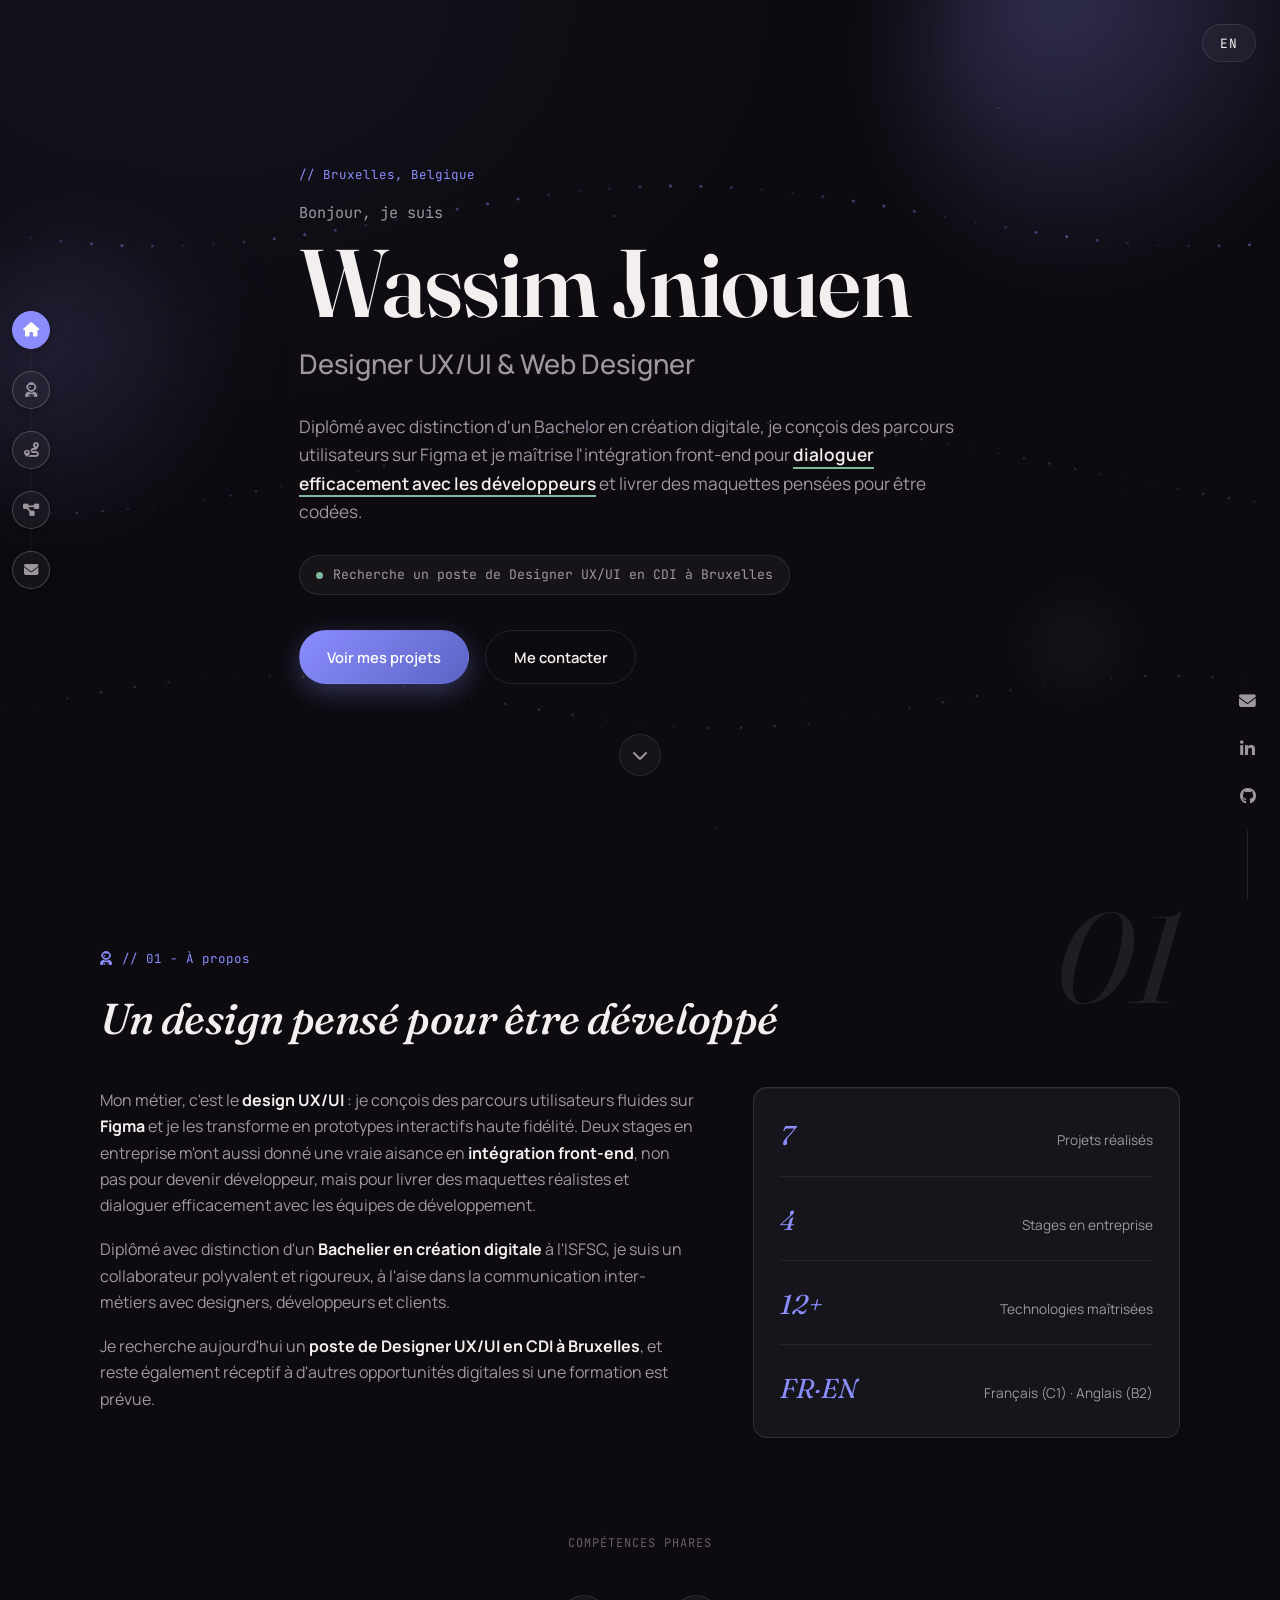
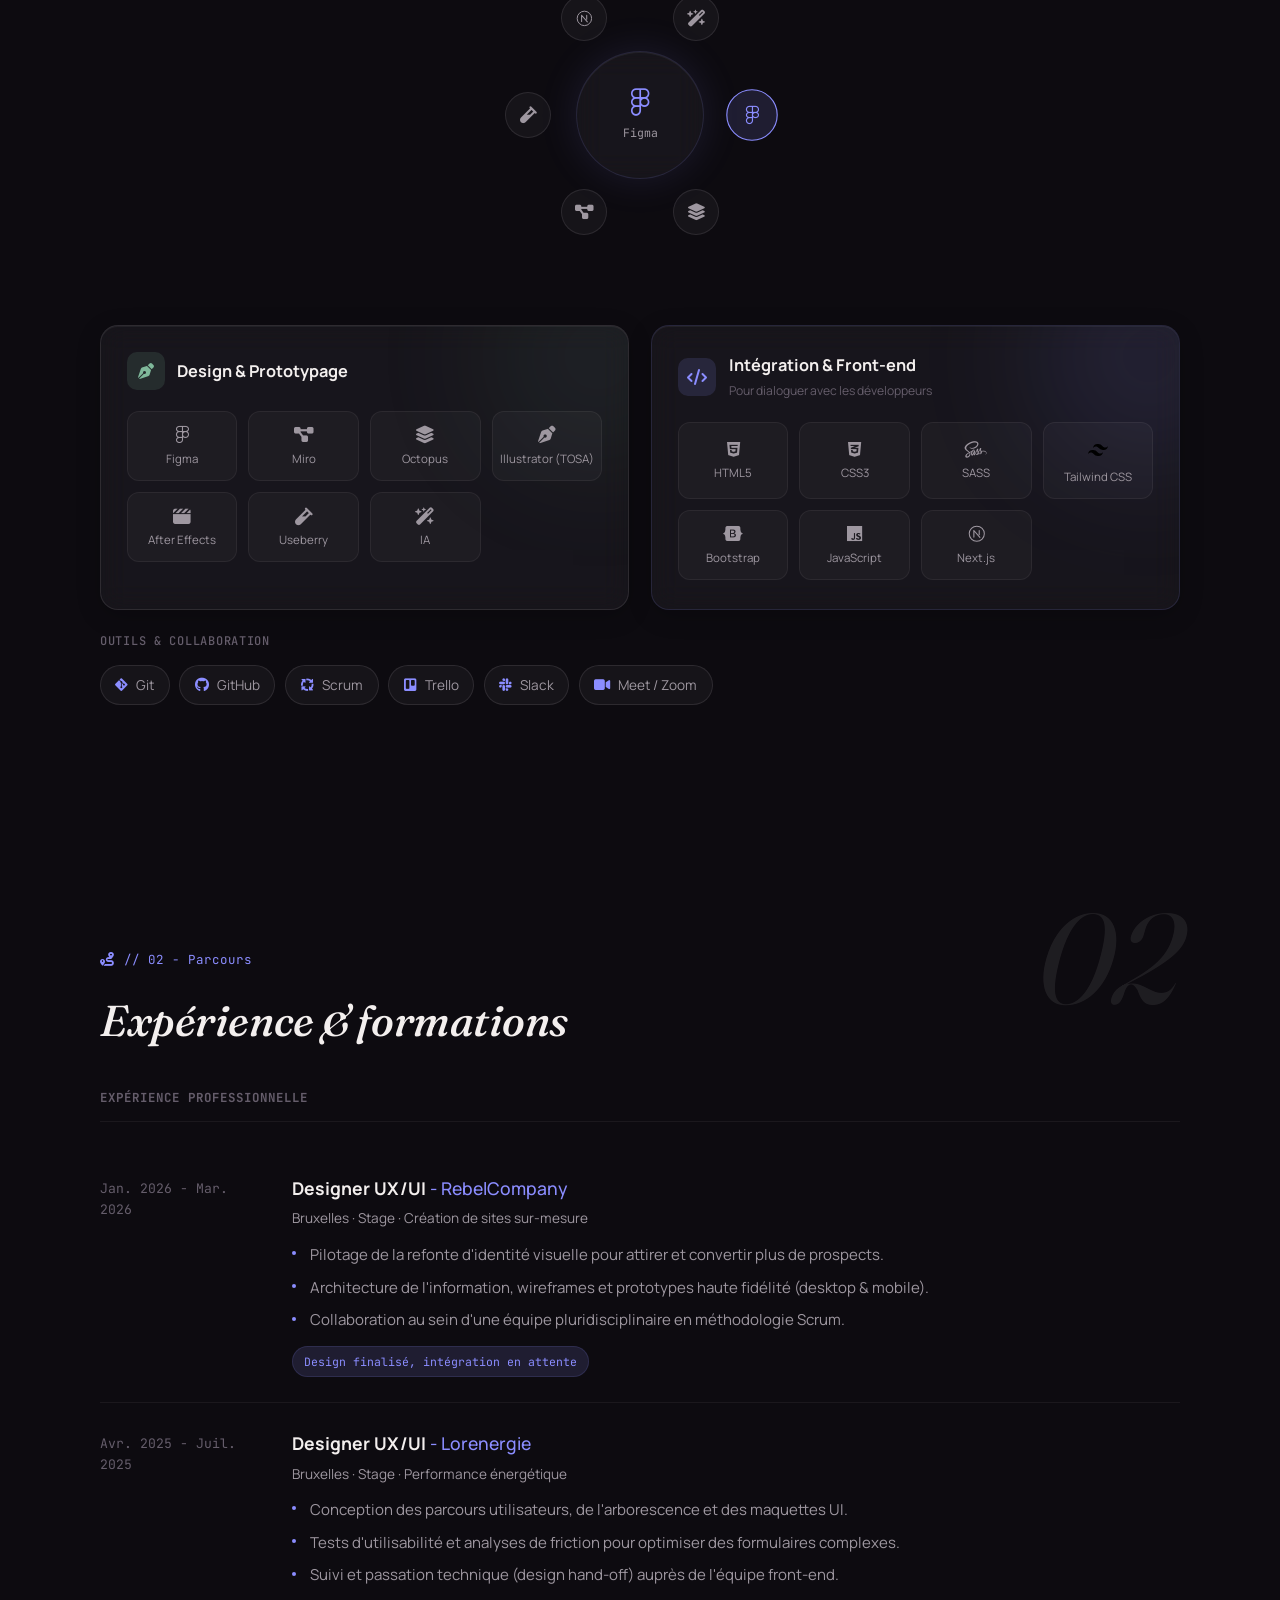
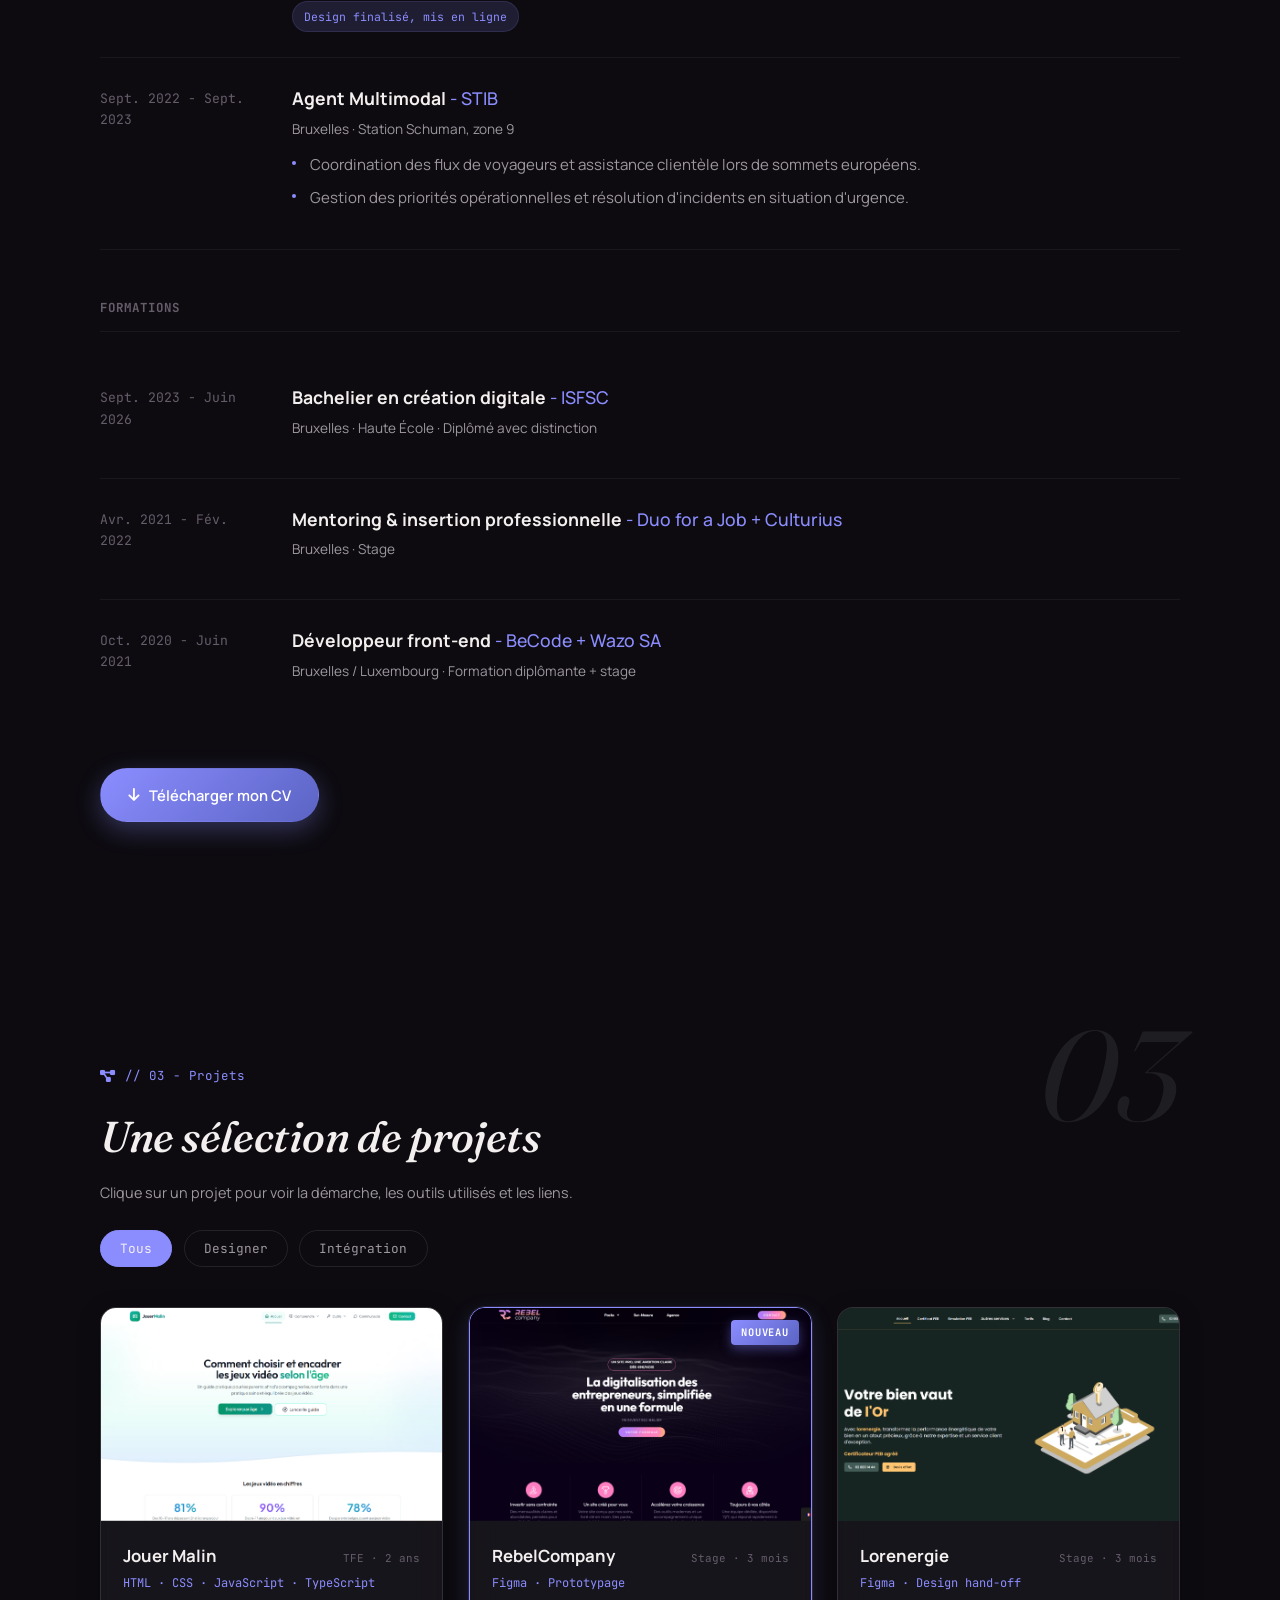
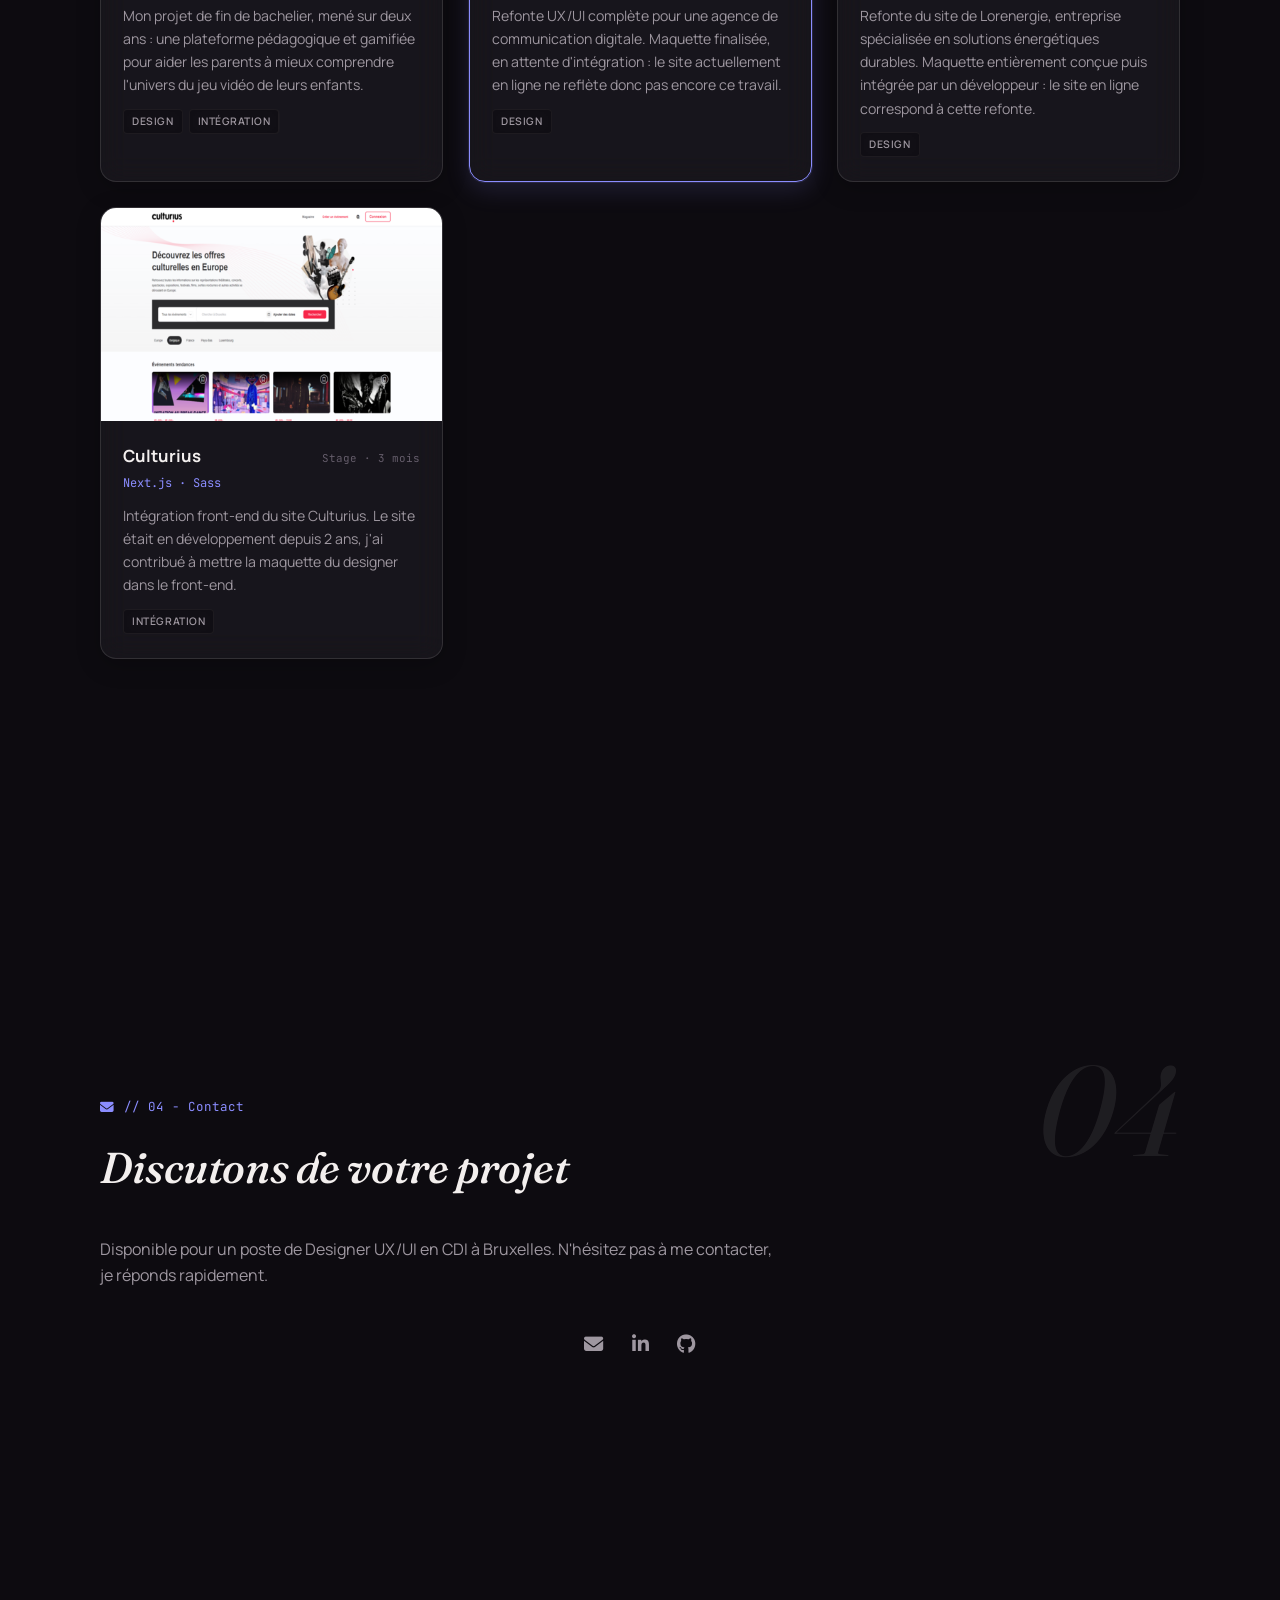
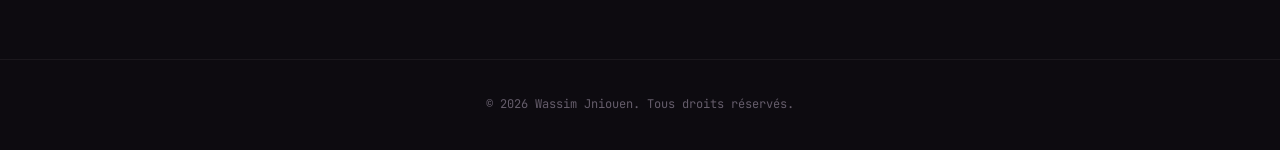
==== index.html @ 24223942 "colors" ====
<!DOCTYPE html>
<html lang="fr">
<head>
    <meta charset="UTF-8">
    <meta name="viewport" content="width=device-width, initial-scale=1.0">
    <title>Wassim Jniouen - Designer UX/UI &amp; Web Designer</title>
    <meta name="description" content="Portfolio de Wassim Jniouen, Designer UX/UI basé à Bruxelles, à l'aise en intégration front-end.">
    <link rel="shortcut icon" href="./assets/img/Plan de travail 1.png">
    <link rel="stylesheet" href="style.css">
    <link rel="stylesheet" href="https://cdnjs.cloudflare.com/ajax/libs/font-awesome/6.5.1/css/all.min.css">
</head>
<body class="translate-container">

    <!-- Fond spatial discret, un seul calque pour toute la page -->
    <div class="starfield" aria-hidden="true"></div>
    <canvas class="particle-wave" id="particleWave" aria-hidden="true"></canvas>

    <!-- Sélecteur de langue -->
    <button id="languageToggle" class="language-toggle" data-fr="EN" data-en="FR" aria-label="Changer de langue"></button>

    <!-- Navigation : ligne de trajectoire avec points-repères -->
    <nav class="side-nav" aria-label="Navigation principale">
        <div class="nav-track"><div class="nav-progress" id="navProgress"></div></div>
        <a href="#sectionHome" class="nav-item active" data-index="01">
            <i class="fa-solid fa-house nav-icon" aria-hidden="true"></i>
            <span class="nav-tooltip">
                <i class="fa-solid fa-house" aria-hidden="true"></i>
                <span data-fr="Accueil" data-en="Home"></span>
            </span>
        </a>
        <a href="#sectionAbout" class="nav-item" data-index="02">
            <i class="fa-solid fa-user-astronaut nav-icon" aria-hidden="true"></i>
            <span class="nav-tooltip">
                <i class="fa-solid fa-user-astronaut" aria-hidden="true"></i>
                <span data-fr="À propos" data-en="About"></span>
            </span>
        </a>
        <a href="#sectionExperience" class="nav-item" data-index="03">
            <i class="fa-solid fa-route nav-icon" aria-hidden="true"></i>
            <span class="nav-tooltip">
                <i class="fa-solid fa-route" aria-hidden="true"></i>
                <span data-fr="Parcours" data-en="Journey"></span>
            </span>
        </a>
        <a href="#sectionProjects" class="nav-item" data-index="04">
            <i class="fa-solid fa-diagram-project nav-icon" aria-hidden="true"></i>
            <span class="nav-tooltip">
                <i class="fa-solid fa-diagram-project" aria-hidden="true"></i>
                <span data-fr="Projets" data-en="Projects"></span>
            </span>
        </a>
        <a href="#sectionContact" class="nav-item" data-index="05">
            <i class="fa-solid fa-envelope nav-icon" aria-hidden="true"></i>
            <span class="nav-tooltip">
                <i class="fa-solid fa-envelope" aria-hidden="true"></i>
                <span data-fr="Contact" data-en="Contact"></span>
            </span>
        </a>
    </nav>

    <main>
        <!-- 01 - Accueil -->
        <section id="sectionHome" class="section section-home">
            <div class="hero-orbs" aria-hidden="true">
                <span class="orb orb-1"></span>
                <span class="orb orb-2"></span>
                <span class="orb orb-3"></span>
            </div>
            <div class="hero">
                <p class="eyebrow" data-fr="// Bruxelles, Belgique" data-en="// Brussels, Belgium"></p>
                <p class="hero-greeting" data-fr="Bonjour, je suis" data-en="Hello, I am"></p>
                <h1 id="typing-text" class="hero-name" data-fr="Wassim Jniouen" data-en="Wassim Jniouen"></h1>
                <h2 class="hero-role" data-fr="Designer UX/UI &amp; Web Designer" data-en="UX/UI Designer &amp; Web Designer"></h2>
                <p class="hero-desc"
                    data-fr="Diplômé avec distinction d'un Bachelor en création digitale, je conçois des parcours utilisateurs sur Figma et je maîtrise l'intégration front-end pour <span class='highlight'>dialoguer efficacement avec les développeurs</span> et livrer des maquettes pensées pour être codées."
                    data-en="Graduated with distinction in Digital Creation, I design user journeys in Figma and I'm fluent in front-end integration to <span class='highlight'>communicate effectively with developers</span> and deliver mockups built to be coded."
                ></p>
                <div class="availability">
                    <span class="pulse-dot" aria-hidden="true"></span>
                    <span data-fr="Recherche un poste de Designer UX/UI en CDI à Bruxelles" data-en="Looking for a full-time UX/UI Designer role in Brussels"></span>
                </div>
                <div class="hero-actions">
                    <a href="#sectionProjects" class="btn btn-primary" data-fr="Voir mes projets" data-en="View my work"></a>
                    <a href="#sectionContact" class="btn btn-ghost" data-fr="Me contacter" data-en="Get in touch"></a>
                </div>
            </div>
            <div class="social-rail" id="socialRail">
                <a href="mailto:jniouenwassim@hotmail.com" title="Email"><i class="fa-solid fa-envelope"></i></a>
                <a href="https://www.linkedin.com/in/wassim-jniouen-953b651b9/" target="_blank" rel="noopener" title="LinkedIn"><i class="fa-brands fa-linkedin-in"></i></a>
                <a href="https://github.com/Jniouen-Wassim" target="_blank" rel="noopener" title="GitHub"><i class="fa-brands fa-github"></i></a>
                <span class="social-line" aria-hidden="true"></span>
            </div>
            <a href="#sectionAbout" class="scroll-hint" aria-label="Défiler vers la section suivante">
                <i class="fa-solid fa-chevron-down" aria-hidden="true"></i>
            </a>
        </section>

        <!-- 02 - À propos -->
        <section id="sectionAbout" class="section">
            <div class="content">
                <div class="section-head" data-index="01">
                    <span class="head-glow head-glow-mauve" aria-hidden="true"></span>
                    <span class="head-glow head-glow-green" aria-hidden="true"></span>
                    <p class="eyebrow"><i class="fa-solid fa-user-astronaut" aria-hidden="true"></i><span data-fr="// 01 - À propos" data-en="// 01 - About"></span></p>
                    <h2 class="section-title" data-fr="Un design pensé pour être développé" data-en="Design built to be developed"></h2>
                </div>

                <div class="about-grid">
                    <div class="about-text" data-reveal>
                        <p data-fr="Mon métier, c'est le <strong>design UX/UI</strong> : je conçois des parcours utilisateurs fluides sur <strong>Figma</strong> et je les transforme en prototypes interactifs haute fidélité. Deux stages en entreprise m'ont aussi donné une vraie aisance en <strong>intégration front-end</strong>, non pas pour devenir développeur, mais pour livrer des maquettes réalistes et dialoguer efficacement avec les équipes de développement."
                           data-en="My craft is <strong>UX/UI design</strong>: I design smooth user journeys in <strong>Figma</strong> and turn them into high-fidelity interactive prototypes. Two company internships also gave me real fluency in <strong>front-end integration</strong>, not to become a developer, but to deliver realistic mockups and communicate effectively with development teams."
                        ></p>
                        <p data-fr="Diplômé avec distinction d'un <strong>Bachelier en création digitale</strong> à l'ISFSC, je suis un collaborateur polyvalent et rigoureux, à l'aise dans la communication inter-métiers avec designers, développeurs et clients."
                           data-en="Graduated with distinction from a <strong>Bachelor in Digital Creation</strong> at ISFSC, I'm a versatile, detail-oriented collaborator, comfortable bridging conversations between designers, developers and clients."
                        ></p>
                        <p data-fr="Je recherche aujourd'hui un <strong>poste de Designer UX/UI en CDI à Bruxelles</strong>, et reste également réceptif à d'autres opportunités digitales si une formation est prévue."
                           data-en="I'm currently looking for a <strong>full-time UX/UI Designer role in Brussels</strong>, and remain open to other digital opportunities where training is provided."
                        ></p>
                    </div>

                    <div class="stats-panel" data-reveal>
                        <div class="stat-row">
                            <span class="stat-number">7</span>
                            <span class="stat-label" data-fr="Projets réalisés" data-en="Projects delivered"></span>
                        </div>
                        <div class="stat-row">
                            <span class="stat-number">4</span>
                            <span class="stat-label" data-fr="Stages en entreprise" data-en="Company internships"></span>
                        </div>
                        <div class="stat-row">
                            <span class="stat-number">12+</span>
                            <span class="stat-label" data-fr="Technologies maîtrisées" data-en="Technologies mastered"></span>
                        </div>
                        <div class="stat-row">
                            <span class="stat-number">FR·EN</span>
                            <span class="stat-label" data-fr="Français (C1) · Anglais (B2)" data-en="French (C1) · English (B2)"></span>
                        </div>
                    </div>
                </div>

                <div class="featured-skills" data-reveal>
                    <p class="featured-skills-label" data-fr="Compétences phares" data-en="Featured skills"></p>
                    <div class="orbit-menu" id="orbitMenu">
                        <div class="orbit-center">
                            <span class="orbit-center-icon" id="orbitIcon"><i class="fa-brands fa-figma" aria-hidden="true"></i></span>
                            <span class="orbit-center-text" id="orbitText">Figma</span>
                        </div>
                        <button type="button" class="orbit-item" style="--i:0" data-icon="fa-brands fa-figma" data-text-fr="Figma" data-text-en="Figma" aria-label="Figma"><i class="fa-brands fa-figma" aria-hidden="true"></i></button>
                        <button type="button" class="orbit-item" style="--i:1" data-icon="fa-solid fa-layer-group" data-text-fr="Octopus - Parcours utilisateur" data-text-en="Octopus - User flows" aria-label="Octopus"><i class="fa-solid fa-layer-group" aria-hidden="true"></i></button>
                        <button type="button" class="orbit-item" style="--i:2" data-icon="fa-solid fa-diagram-project" data-text-fr="Miro - Brainstorming" data-text-en="Miro - Brainstorming" aria-label="Miro"><i class="fa-solid fa-diagram-project" aria-hidden="true"></i></button>
                        <button type="button" class="orbit-item" style="--i:3" data-icon="fa-solid fa-vial" data-text-fr="Useberry - Tests utilisateurs" data-text-en="Useberry - User testing" aria-label="Useberry"><i class="fa-solid fa-vial" aria-hidden="true"></i></button>
                        <button type="button" class="orbit-item" style="--i:4" data-text-fr="Next.js" data-text-en="Next.js" aria-label="Next.js"><svg class="icon-nextjs" viewBox="0 0 24 24" aria-hidden="true"><circle cx="12" cy="12" r="10.3" fill="none" stroke="currentColor" stroke-width="1.4"/><path d="M8 7.5v9M8 7.5l8.2 9.4M15.3 7.5v5.6" fill="none" stroke="currentColor" stroke-width="1.5" stroke-linecap="round" stroke-linejoin="round"/></svg></button>
                        <button type="button" class="orbit-item" style="--i:5" data-icon="fa-solid fa-wand-magic-sparkles" data-text-fr="IA" data-text-en="AI" aria-label="IA"><i class="fa-solid fa-wand-magic-sparkles" aria-hidden="true"></i></button>
                    </div>
                </div>

                <div class="skills-showcase" data-reveal>
                    <div class="skill-card skill-card-design">
                        <div class="skill-card-head">
                            <span class="skill-card-icon"><i class="fa-solid fa-pen-nib" aria-hidden="true"></i></span>
                            <h3 data-fr="Design &amp; Prototypage" data-en="Design &amp; Prototyping"></h3>
                        </div>
                        <div class="skill-tiles">
                            <div class="skill-tile"><i class="fa-brands fa-figma"></i><span>Figma</span></div>
                            <div class="skill-tile"><i class="fa-solid fa-diagram-project"></i><span>Miro</span></div>
                            <div class="skill-tile"><i class="fa-solid fa-layer-group"></i><span>Octopus</span></div>
                            <div class="skill-tile"><i class="fa-solid fa-pen-nib"></i><span>Illustrator&nbsp;(TOSA)</span></div>
                            <div class="skill-tile"><i class="fa-solid fa-clapperboard"></i><span>After&nbsp;Effects</span></div>
                            <div class="skill-tile"><i class="fa-solid fa-vial"></i><span>Useberry</span></div>
                            <div class="skill-tile"><i class="fa-solid fa-wand-magic-sparkles"></i><span>IA</span></div>
                        </div>
                    </div>

                    <div class="skill-card skill-card-dev">
                        <div class="skill-card-head">
                            <span class="skill-card-icon"><i class="fa-solid fa-code" aria-hidden="true"></i></span>
                            <div>
                                <h3 data-fr="Intégration &amp; Front-end" data-en="Front-end &amp; Integration"></h3>
                                <p class="skill-card-sub" data-fr="Pour dialoguer avec les développeurs" data-en="To collaborate with developers"></p>
                            </div>
                        </div>
                        <div class="skill-tiles">
                            <div class="skill-tile"><i class="fa-brands fa-html5"></i><span>HTML5</span></div>
                            <div class="skill-tile"><i class="fa-brands fa-css3-alt"></i><span>CSS3</span></div>
                            <div class="skill-tile"><i class="fa-brands fa-sass"></i><span>SASS</span></div>
                            <div class="skill-tile"><img src="./assets/images/tailwind-icon.svg" alt="Tailwind CSS" class="skill-icon-tailwind"><span>Tailwind CSS</span></div>
                            <div class="skill-tile"><i class="fa-brands fa-bootstrap"></i><span>Bootstrap</span></div>
                            <div class="skill-tile"><i class="fa-brands fa-js"></i><span>JavaScript</span></div>
                            <div class="skill-tile"><svg class="icon-nextjs" viewBox="0 0 24 24" aria-hidden="true"><circle cx="12" cy="12" r="10.3" fill="none" stroke="currentColor" stroke-width="1.4"/><path d="M8 7.5v9M8 7.5l8.2 9.4M15.3 7.5v5.6" fill="none" stroke="currentColor" stroke-width="1.5" stroke-linecap="round" stroke-linejoin="round"/></svg><span>Next.js</span></div>
                        </div>
                    </div>
                </div>

                <div class="skill-group skill-group-tools">
                    <h3 class="skill-group-title" data-fr="Outils &amp; Collaboration" data-en="Tools &amp; Collaboration"></h3>
                    <div class="skill-pills">
                        <span class="pill"><i class="fa-brands fa-git-alt"></i>Git</span>
                        <span class="pill"><i class="fa-brands fa-github"></i>GitHub</span>
                        <span class="pill"><i class="fa-solid fa-arrows-spin"></i>Scrum</span>
                        <span class="pill"><i class="fa-brands fa-trello"></i>Trello</span>
                        <span class="pill"><i class="fa-brands fa-slack"></i>Slack</span>
                        <span class="pill"><i class="fa-solid fa-video"></i>Meet&nbsp;/&nbsp;Zoom</span>
                    </div>
                </div>
            </div>
        </section>

        <!-- 03 - Parcours (expérience + formations) -->
        <section id="sectionExperience" class="section">
            <div class="content">
                <div class="section-head" data-index="02">
                    <span class="head-glow head-glow-mauve" aria-hidden="true"></span>
                    <span class="head-glow head-glow-green" aria-hidden="true"></span>
                    <p class="eyebrow"><i class="fa-solid fa-route" aria-hidden="true"></i><span data-fr="// 02 - Parcours" data-en="// 02 - Journey"></span></p>
                    <h2 class="section-title" data-fr="Expérience &amp; formations" data-en="Experience &amp; education"></h2>
                </div>

                <div class="timeline">
                    <h3 class="timeline-subhead" data-fr="Expérience professionnelle" data-en="Professional experience"></h3>

                    <div class="timeline-item" data-reveal>
                        <div class="timeline-date" data-fr="Jan. 2026 - Mar. 2026" data-en="Jan. 2026 - Mar. 2026"></div>
                        <div class="timeline-body">
                            <h4>Designer UX/UI <span class="timeline-company">- RebelCompany</span></h4>
                            <p class="timeline-meta" data-fr="Bruxelles · Stage · Création de sites sur-mesure" data-en="Brussels · Internship · Bespoke website creation"></p>
                            <ul>
                                <li data-fr="Pilotage de la refonte d'identité visuelle pour attirer et convertir plus de prospects." data-en="Led a visual identity redesign to attract and convert more prospects."></li>
                                <li data-fr="Architecture de l'information, wireframes et prototypes haute fidélité (desktop &amp; mobile)." data-en="Information architecture, wireframes and high-fidelity prototypes (desktop &amp; mobile)."></li>
                                <li data-fr="Collaboration au sein d'une équipe pluridisciplinaire en méthodologie Scrum." data-en="Collaborated within a multidisciplinary team using Scrum methodology."></li>
                            </ul>
                            <span class="timeline-status" data-fr="Design finalisé, intégration en attente" data-en="Design finalized, integration pending"></span>
                        </div>
                    </div>

                    <div class="timeline-item" data-reveal>
                        <div class="timeline-date" data-fr="Avr. 2025 - Juil. 2025" data-en="Apr. 2025 - Jul 2025"></div>
                        <div class="timeline-body">
                            <h4>Designer UX/UI <span class="timeline-company">- Lorenergie</span></h4>
                            <p class="timeline-meta" data-fr="Bruxelles · Stage · Performance énergétique" data-en="Brussels · Internship · Energy performance"></p>
                            <ul>
                                <li data-fr="Conception des parcours utilisateurs, de l'arborescence et des maquettes UI." data-en="Designed user flows, sitemaps and UI mockups."></li>
                                <li data-fr="Tests d'utilisabilité et analyses de friction pour optimiser des formulaires complexes." data-en="Usability testing and friction analysis to optimize complex forms."></li>
                                <li data-fr="Suivi et passation technique (design hand-off) auprès de l'équipe front-end." data-en="Technical follow-up and design hand-off to the front-end team."></li>
                            </ul>
                            <span class="timeline-status" data-fr="Design finalisé, mis en ligne" data-en="Design finalized, live"></span>
                        </div>
                    </div>

                    <div class="timeline-item" data-reveal>
                        <div class="timeline-date" data-fr="Sept. 2022 - Sept. 2023" data-en="Sep. 2022 - Sep. 2023"></div>
                        <div class="timeline-body">
                            <h4 data-fr='Agent Multimodal <span class="timeline-company">- STIB</span>' data-en='Multimodal Agent <span class="timeline-company">- STIB</span>'></h4>
                            <p class="timeline-meta" data-fr="Bruxelles · Station Schuman, zone 9" data-en="Brussels · Schuman station, zone 9"></p>
                            <ul>
                                <li data-fr="Coordination des flux de voyageurs et assistance clientèle lors de sommets européens." data-en="Coordinated passenger flows and customer assistance during European summits."></li>
                                <li data-fr="Gestion des priorités opérationnelles et résolution d'incidents en situation d'urgence." data-en="Managed operational priorities and resolved incidents in emergency situations."></li>
                            </ul>
                        </div>
                    </div>

                    <h3 class="timeline-subhead timeline-subhead-spaced" data-fr="Formations" data-en="Education"></h3>

                    <div class="timeline-item" data-reveal>
                        <div class="timeline-date" data-fr="Sept. 2023 - Juin 2026" data-en="Sep. 2023 - Jun 2026"></div>
                        <div class="timeline-body">
                            <h4 data-fr='Bachelier en création digitale <span class="timeline-company">- ISFSC</span>' data-en='Bachelor in Digital Creation <span class="timeline-company">- ISFSC</span>'></h4>
                            <p class="timeline-meta" data-fr="Bruxelles · Haute École · Diplômé avec distinction" data-en="Brussels · University College · Graduated with distinction"></p>
                        </div>
                    </div>

                    <div class="timeline-item" data-reveal>
                        <div class="timeline-date" data-fr="Avr. 2021 - Fév. 2022" data-en="Apr. 2021 - Feb. 2022"></div>
                        <div class="timeline-body">
                            <h4 data-fr='Mentoring &amp; insertion professionnelle <span class="timeline-company">- Duo for a Job + Culturius</span>' data-en='Mentoring &amp; professional integration <span class="timeline-company">- Duo for a Job + Culturius</span>'></h4>
                            <p class="timeline-meta" data-fr="Bruxelles · Stage" data-en="Brussels · Internship"></p>
                        </div>
                    </div>

                    <div class="timeline-item" data-reveal>
                        <div class="timeline-date" data-fr="Oct. 2020 - Juin 2021" data-en="Oct. 2020 - Jun 2021"></div>
                        <div class="timeline-body">
                            <h4 data-fr='Développeur front-end <span class="timeline-company">- BeCode + Wazo SA</span>' data-en='Front-end Developer <span class="timeline-company">- BeCode + Wazo SA</span>'></h4>
                            <p class="timeline-meta" data-fr="Bruxelles / Luxembourg · Formation diplômante + stage" data-en="Brussels / Luxembourg · Certified training + internship"></p>
                        </div>
                    </div>
                </div>

                <a href="./assets/images/CV/CV_Wassim_Jniouen_ATS.pdf" download class="btn btn-primary cv-download">
                    <i class="fa-solid fa-arrow-down"></i>
                    <span data-fr="Télécharger mon CV" data-en="Download my CV"></span>
                </a>
            </div>
        </section>

        <!-- 04 - Projets -->
        <section id="sectionProjects" class="section">
            <div class="content">
                <div class="section-head" data-index="03">
                    <span class="head-glow head-glow-mauve" aria-hidden="true"></span>
                    <span class="head-glow head-glow-green" aria-hidden="true"></span>
                    <p class="eyebrow"><i class="fa-solid fa-diagram-project" aria-hidden="true"></i><span data-fr="// 03 - Projets" data-en="// 03 - Projects"></span></p>
                    <h2 class="section-title" data-fr="Une sélection de projets" data-en="Selected work"></h2>
                </div>

                <p class="section-hint" data-fr="Clique sur un projet pour voir la démarche, les outils utilisés et les liens." data-en="Click a project to see the process, the tools used and the links."></p>

                <div class="projects-filter">
                    <button class="filter-btn active" data-filter="all" data-fr="Tous" data-en="All"></button>
                    <button class="filter-btn" data-filter="designer" data-fr="Designer" data-en="Designer"></button>
                    <button class="filter-btn" data-filter="developer" data-fr="Intégration" data-en="Integration"></button>
                </div>

                <div class="projects-grid">
                    <div class="project-card" tabindex="0" role="button" aria-haspopup="dialog" data-project="jouermalin" data-role="designer developer">
                        <div class="project-image">
                            <img src="./assets/images/jouermalin(TFE)/jouerMalin.png" alt="Jouer Malin">
                            <span class="project-overlay"><i class="fa-solid fa-arrows-up-down-left-right"></i></span>
                        </div>
                        <div class="project-info">
                            <div class="project-info-head">
                                <h3>Jouer Malin</h3>
                                <p class="project-tag" data-fr="TFE · 2 ans" data-en="TFE · 2 years"></p>
                            </div>
                            <p class="project-tech">HTML · CSS · JavaScript · TypeScript</p>
                            <p data-fr="Mon projet de fin de bachelier, mené sur deux ans : une plateforme pédagogique et gamifiée pour aider les parents à mieux comprendre l'univers du jeu vidéo de leurs enfants."
                               data-en="My bachelor thesis project, carried out over two years: a gamified, educational platform helping parents better understand their children's video game habits."></p>
                            <div class="project-category-tags">
                                <span class="category-tag">Design</span>
                                <span class="category-tag">Intégration</span>
                            </div>
                        </div>
                    </div>

                    <div class="project-card project-card-featured" tabindex="0" role="button" aria-haspopup="dialog" data-project="rebelcompany" data-role="designer">
                        <div class="featured-badge" data-fr="NOUVEAU" data-en="NEW"></div>
                        <div class="project-image">
                            <img src="./assets/images/rebelcompany/rebelCompany.png" alt="RebelCompany">
                            <span class="project-overlay"><i class="fa-solid fa-arrows-up-down-left-right"></i></span>
                        </div>
                        <div class="project-info">
                            <div class="project-info-head">
                                <h3>RebelCompany</h3>
                                <p class="project-tag" data-fr="Stage · 3 mois" data-en="Internship · 3 months"></p>
                            </div>
                            <p class="project-tech">Figma · Prototypage</p>
                            <p data-fr="Refonte UX/UI complète pour une agence de communication digitale. Maquette finalisée, en attente d'intégration : le site actuellement en ligne ne reflète donc pas encore ce travail."
                               data-en="Full UX/UI redesign for a digital communication agency. The mockup is finalized but not yet built: the current live site does not reflect this work yet."></p>
                            <div class="project-category-tags">
                                <span class="category-tag">Design</span>
                            </div>
                        </div>
                    </div>

                    <div class="project-card" tabindex="0" role="button" aria-haspopup="dialog" data-project="lorenergie" data-role="designer">
                        <div class="project-image">
                            <img src="./assets/images/lorenergie/lorenergie.png" alt="Lorenergie">
                            <span class="project-overlay"><i class="fa-solid fa-arrows-up-down-left-right"></i></span>
                        </div>
                        <div class="project-info">
                            <div class="project-info-head">
                                <h3>Lorenergie</h3>
                                <p class="project-tag" data-fr="Stage · 3 mois" data-en="Internship · 3 months"></p>
                            </div>
                            <p class="project-tech">Figma · Design hand-off</p>
                            <p data-fr="Refonte du site de Lorenergie, entreprise spécialisée en solutions énergétiques durables. Maquette entièrement conçue puis intégrée par un développeur : le site en ligne correspond à cette refonte."
                               data-en="Redesign of Lorenergie's website, a company specialized in sustainable energy solutions. The mockup was fully designed then built by a developer: the live site reflects this redesign."></p>
                            <div class="project-category-tags">
                                <span class="category-tag">Design</span>
                            </div>
                        </div>
                    </div>

                    <div class="project-card" tabindex="0" role="button" aria-haspopup="dialog" data-project="culturius" data-role="developer">
                        <div class="project-image">
                            <img src="./assets/images/culturius/Culturius-stage.png" alt="Culturius">
                            <span class="project-overlay"><i class="fa-solid fa-arrows-up-down-left-right"></i></span>
                        </div>
                        <div class="project-info">
                            <div class="project-info-head">
                                <h3>Culturius</h3>
                                <p class="project-tag" data-fr="Stage · 3 mois" data-en="Internship · 3 months"></p>
                            </div>
                            <p class="project-tech">Next.js · Sass</p>
                            <p data-fr="Intégration front-end du site Culturius. Le site était en développement depuis 2 ans, j'ai contribué à mettre la maquette du designer dans le front-end."
                               data-en="Front-end integration of the Culturius website. The site had been in development for 2 years, I contributed to implementing the designer's mockup in the front-end."></p>
                            <div class="project-category-tags">
                                <span class="category-tag">Intégration</span>
                            </div>
                        </div>
                    </div>
                </div>
            </div>
        </section>

        <!-- 05 - Contact -->
        <section id="sectionContact" class="section section-contact">
            <div class="content">
                <div class="section-head section-head-centered" data-index="04">
                    <span class="head-glow head-glow-mauve" aria-hidden="true"></span>
                    <span class="head-glow head-glow-green" aria-hidden="true"></span>
                    <div class="section-head-row">
                        <p class="eyebrow"><i class="fa-solid fa-envelope" aria-hidden="true"></i><span data-fr="// 04 - Contact" data-en="// 04 - Contact"></span></p>
                        <span class="section-head-number" aria-hidden="true">04</span>
                    </div>
                    <h2 class="section-title" data-fr="Discutons de votre projet" data-en="Let's talk about your project"></h2>
                </div>
                <p class="contact-desc"
                   data-fr="Disponible pour un poste de Designer UX/UI en CDI à Bruxelles. N'hésitez pas à me contacter, <br> je réponds rapidement."
                   data-en="Available for a full-time UX/UI Designer role in Brussels. Feel free to reach out; I reply quickly."
                ></p>
                <div class="social-rail social-rail-footer">
                    <a href="mailto:jniouenwassim@hotmail.com" title="Email"><i class="fa-solid fa-envelope"></i></a>
                    <a href="https://www.linkedin.com/in/wassim-jniouen-953b651b9/" target="_blank" rel="noopener" title="LinkedIn"><i class="fa-brands fa-linkedin-in"></i></a>
                    <a href="https://github.com/Jniouen-Wassim" target="_blank" rel="noopener" title="GitHub"><i class="fa-brands fa-github"></i></a>
                </div>
            </div>
        </section>
    </main>

    <footer class="footer" id="siteFooter">
        <p class="footer-text" data-fr="© 2026 Wassim Jniouen. Tous droits réservés." data-en="© 2026 Wassim Jniouen. All rights reserved."></p>
    </footer>

    <!-- Modale : étude de cas d'un projet -->
    <div class="modal-overlay" id="projectModal" hidden>
        <div class="modal" role="dialog" aria-modal="true" aria-labelledby="modalTitle">
            <button class="modal-close" id="modalClose" aria-label="Fermer">
                <i class="fa-solid fa-xmark"></i>
            </button>
            <div class="modal-image" id="modalImageWrap">
                <img id="modalImage" src="" alt="">
            </div>
            <div class="modal-body">
                <div class="modal-head">
                    <h3 id="modalTitle"></h3>
                    <div class="modal-tags" id="modalTags"></div>
                </div>
                <p class="modal-tech" id="modalTech"></p>
                <p class="modal-desc" id="modalDesc"></p>
                <h4 class="modal-subhead" data-fr="Démarche" data-en="Process"></h4>
                <ul class="modal-methodology" id="modalMethod"></ul>
                <div class="modal-actions" id="modalActions"></div>
            </div>
            <div class="modal-scroll-fade" aria-hidden="true"></div>
        </div>
    </div>

    <script src="script.js"></script>
</body>
</html>
---- style.css ----
/*==============================================================================
   FONTS
==============================================================================*/
@import url('https://fonts.googleapis.com/css2?family=Fraunces:ital,opsz,wght@0,9..144,400;0,9..144,500;0,9..144,600;1,9..144,500;1,9..144,600&family=Manrope:wght@400;500;600;700;800&family=JetBrains+Mono:wght@400;500&display=swap');

/*==============================================================================
   TOKENS
==============================================================================*/
:root {
    --bg: #0d0b10;
    --bg-soft: #16121a;
    --surface: rgba(240, 236, 238, 0.04);
    --surface-hover: rgba(240, 236, 238, 0.07);
    --border: rgba(240, 236, 238, 0.1);
    --border-soft: rgba(240, 236, 238, 0.06);

    --text: #f3efee;
    --text-dim: #9e97a0;
    --text-faint: #655d6b;

    --accent: #8b8dff;
    --accent-dim: #5b64c4;
    --accent-soft: rgba(139, 141, 255, 0.14);
    --accent-2: #7fb89a;
    --accent-2-soft: rgba(127, 184, 154, 0.14);

    --font-display: 'Fraunces', serif;
    --font-body: 'Manrope', sans-serif;
    --font-mono: 'JetBrains Mono', monospace;

    --nav-w: 64px;
    --side-pad: clamp(24px, 6vw, 120px);
    --ease: cubic-bezier(0.4, 0, 0.2, 1);
}

/*==============================================================================
   RESET / BASE
==============================================================================*/
* { margin: 0; padding: 0; box-sizing: border-box; }
html { scroll-behavior: smooth; }

body {
    font-family: var(--font-body);
    background: var(--bg);
    color: var(--text);
    line-height: 1.65;
    overflow-x: hidden;
    -webkit-font-smoothing: antialiased;
}

img { max-width: 100%; display: block; }
ul { list-style: none; }
a { color: inherit; text-decoration: none; }

@media (prefers-reduced-motion: reduce) {
    *, *::before, *::after { animation-duration: 0.001ms !important; transition-duration: 0.001ms !important; }
    html { scroll-behavior: auto; }
}

@media (max-width: 900px) {
    body { padding-bottom: 72px; }
}

:focus-visible {
    outline: 2px solid var(--accent);
    outline-offset: 3px;
    border-radius: 4px;
}

/*==============================================================================
   STARFIELD — un seul calque, discret, fixe derrière tout le site
==============================================================================*/
.starfield {
    position: fixed;
    inset: 0;
    z-index: 0;
    pointer-events: none;
    background-color: var(--bg);
    background-image:
        radial-gradient(1px 1px at 12% 18%, rgba(243,239,238,0.5), transparent 60%),
        radial-gradient(1px 1px at 32% 68%, rgba(243,239,238,0.35), transparent 60%),
        radial-gradient(1.5px 1.5px at 48% 24%, rgba(243,239,238,0.55), transparent 60%),
        radial-gradient(1px 1px at 63% 78%, rgba(243,239,238,0.3), transparent 60%),
        radial-gradient(1.5px 1.5px at 78% 12%, rgba(243,239,238,0.5), transparent 60%),
        radial-gradient(1px 1px at 88% 55%, rgba(243,239,238,0.35), transparent 60%),
        radial-gradient(1px 1px at 20% 88%, rgba(243,239,238,0.35), transparent 60%),
        radial-gradient(1.5px 1.5px at 56% 92%, rgba(243,239,238,0.4), transparent 60%),
        radial-gradient(1000px 700px at 15% 0%, rgba(139,141,255,0.05), transparent 60%);
    background-repeat: no-repeat;
    background-size: cover;
    animation: starDrift 90s linear infinite alternate;
}

@keyframes starDrift {
    from { background-position: 0 0, 0 0, 0 0, 0 0, 0 0, 0 0, 0 0, 0 0, 0 0, 0 0; }
    to   { background-position: -20px 10px, 15px -10px, -10px 15px, 10px -15px, -15px 10px, 15px 15px, -10px -10px, 10px 10px, 0 0, 0 0; }
}

main, .footer, .side-nav, .language-toggle { position: relative; z-index: 2; }

.particle-wave {
    position: fixed;
    inset: 0;
    z-index: 1;
    pointer-events: none;
}

/* Lumières locales : positionnées une fois pour toutes en CSS dans chaque titre,
   simplement allumées/éteintes selon la section active. Plus robuste qu'un calcul
   de position en JS, qui doit être recalculé et peut se dérégler. */
.head-glow {
    position: absolute;
    border-radius: 50%;
    pointer-events: none;
    opacity: 0;
    z-index: -1;
    transition: opacity 0.6s var(--ease);
}
.head-glow-mauve {
    width: 340px; height: 340px;
    left: -40px; top: -20px;
    background: radial-gradient(circle, rgba(139,141,255,0.18), transparent 70%);
    filter: blur(70px);
}
.head-glow-green {
    width: 130px; height: 130px;
    right: -10px; top: -10px;
    background: radial-gradient(circle, rgba(127,184,154,0.32), transparent 70%);
    filter: blur(34px);
}
.section.is-active .head-glow { opacity: 1; }
.section.is-active .head-glow-mauve { animation: glowIdle 7s ease-in-out infinite; }
.section.is-active .head-glow-green { animation: glowIdle 4s ease-in-out infinite; }
@keyframes glowIdle {
    0%, 100% { transform: scale(1); }
    50% { transform: scale(1.08); }
}

/*==============================================================================
   LANGUAGE TOGGLE
==============================================================================*/
.language-toggle {
    position: fixed;
    top: 24px;
    right: 24px;
    z-index: 1000;
    padding: 0.6rem 1.1rem;
    background: var(--surface);
    backdrop-filter: blur(16px);
    border: 1px solid var(--border);
    color: var(--text);
    border-radius: 999px;
    cursor: pointer;
    font-family: var(--font-mono);
    font-size: 0.8rem;
    letter-spacing: 0.05em;
    transition: var(--ease) 0.3s;
}
.language-toggle:hover { border-color: var(--accent); color: var(--accent); }
.disabled { pointer-events: none; opacity: 0.5; }

/*==============================================================================
   SIDE NAV — trajectoire verticale avec points-repères
==============================================================================*/
.side-nav {
    position: fixed;
    left: 24px;
    top: 50%;
    transform: translateY(-50%);
    z-index: 1000;
    display: flex;
    flex-direction: column;
    align-items: center;
    gap: 22px;
    padding: 28px 0;
}

.nav-track {
    position: absolute;
    top: 28px;
    bottom: 28px;
    left: 50%;
    width: 1px;
    background: var(--border-soft);
    transform: translateX(-50%);
    z-index: -1;
}
.nav-progress {
    position: absolute;
    top: 0; left: 0;
    width: 100%;
    height: 0%;
    background: var(--accent);
    transition: height 0.2s var(--ease);
}

.nav-item {
    width: 38px;
    height: 38px;
    display: flex;
    align-items: center;
    justify-content: center;
    border-radius: 50%;
    background: var(--surface);
    backdrop-filter: blur(12px);
    border: 1px solid rgba(238, 240, 246, 0.22);
    color: var(--text-dim);
    box-shadow: 0 2px 10px rgba(0,0,0,0.25);
    transition: var(--ease) 0.3s;
    position: relative;
    overflow: hidden;
}
.nav-icon { position: relative; z-index: 2; font-size: 0.9rem; }

/* Tooltip riche : icône + texte */
.nav-tooltip {
    position: absolute;
    left: 50px;
    top: 50%;
    transform: translateY(-50%) translateX(-6px);
    display: flex;
    align-items: center;
    gap: 0.5rem;
    background: var(--bg-soft);
    border: 1px solid var(--border);
    color: #ffffff;
    padding: 6px 12px;
    border-radius: 8px;
    font-family: var(--font-mono);
    font-size: 0.72rem;
    white-space: nowrap;
    opacity: 0;
    pointer-events: none;
    transition: var(--ease) 0.25s;
    z-index: 3;
    box-shadow: 0 8px 20px rgba(0,0,0,0.3);
}
.nav-tooltip i { color: var(--accent); font-size: 0.8rem; }
.nav-item:hover .nav-tooltip, .nav-item:focus-visible .nav-tooltip {
    opacity: 1;
    transform: translateY(-50%) translateX(0);
}

.nav-item:hover, .nav-item.active {
    color: #fff;
    background: var(--accent);
    border-color: var(--accent);
}

/* Navigation mobile : barre horizontale fixe en bas, à la manière d'une app */
@media (max-width: 900px) {
    .side-nav {
        left: 0;
        right: 0;
        top: auto;
        bottom: 0;
        transform: none;
        flex-direction: row;
        justify-content: space-evenly;
        width: 100%;
        padding: 10px 12px calc(10px + env(safe-area-inset-bottom));
        gap: 0;
        background: rgba(10, 11, 16, 0.85);
        backdrop-filter: blur(16px);
        border-top: 1px solid var(--border);
        box-shadow: 0 -6px 24px rgba(0,0,0,0.35);
    }
    .nav-track { display: none; }
    .nav-item {
        width: 42px;
        height: 42px;
        border-radius: 12px;
        background: transparent;
        border-color: transparent;
        box-shadow: none;
        font-size: 1rem;
    }
    .nav-item.active, .nav-item:hover {
        background: var(--accent-soft);
        color: var(--accent);
    }
    .nav-icon { font-size: 1.05rem; }
    .nav-tooltip { display: none; }
}

/* Ajustement pour éviter le chevauchement sur PC entre 900px et 1300px */
@media (min-width: 901px) and (max-width: 1300px) {
    .side-nav {
        left: 12px;
    }
    .section {
        padding-left: calc(12px + 64px + 24px);
        padding-right: 24px;
    }
}

/*==============================================================================
   LAYOUT / SECTIONS
==============================================================================*/
.section {
    min-height: 100vh;
    display: flex;
    flex-direction: column;
    align-items: center;
    justify-content: center;
    position: relative;
    padding: 140px var(--side-pad) 100px;
}

.content {
    width: 100%;
    max-width: 1080px;
}

.section-head {
    position: relative;
}
.section-head::before {
    content: attr(data-index);
    position: absolute;
    top: -0.4em;
    right: 0;
    font-family: var(--font-display);
    font-style: italic;
    font-size: clamp(4.5rem, 10vw, 8rem);
    color: var(--text);
    opacity: 0.08;
    line-height: 1;
    pointer-events: none;
    z-index: -1;
}

.eyebrow {
    display: inline-flex;
    align-items: center;
    gap: 0.55rem;
    font-family: var(--font-mono);
    font-size: 0.78rem;
    letter-spacing: 0.08em;
    color: var(--accent);
    margin-bottom: 0.9rem;
}
.eyebrow i { font-size: 0.85rem; }

.section-title {
    width: 100%;
    font-family: var(--font-display);
    font-weight: 500;
    font-style: italic;
    font-size: clamp(1.9rem, 4vw, 2.7rem);
    letter-spacing: -0.01em;
    margin-bottom: 2rem;
    text-align: start;
}

h3 { font-family: var(--font-body); font-weight: 700; color: var(--text); }

[data-reveal] {
    opacity: 0;
    transform: translateY(18px);
    transition: opacity 0.7s var(--ease), transform 0.7s var(--ease);
}
[data-reveal].in-view { opacity: 1; transform: translateY(0); }

/*==============================================================================
   BUTTONS
==============================================================================*/
.btn {
    display: inline-flex;
    align-items: center;
    gap: 0.6rem;
    padding: 0.85rem 1.7rem;
    border-radius: 999px;
    font-family: var(--font-body);
    font-weight: 600;
    font-size: 0.92rem;
    transition: var(--ease) 0.3s;
    border: 1px solid transparent;
}
.btn-primary {
    background: linear-gradient(135deg, var(--accent), var(--accent-dim));
    color: #ffffff;
    box-shadow: 0 8px 24px rgba(139, 141, 255, 0.3);
}
.btn-primary:hover { transform: translateY(-2px); box-shadow: 0 12px 30px rgba(139, 141, 255, 0.42); }
.btn-ghost {
    border-color: var(--border);
    color: var(--text);
}
.btn-ghost:hover { border-color: var(--accent); color: var(--accent); }

/*==============================================================================
   HERO
==============================================================================*/
.section-home {
    justify-content: center;
    min-height: calc(100vh - 96px);
    position: relative;
    overflow: hidden;
}

/* Halos flous colorés — se fondent progressivement vers le bas */
.hero-orbs {
    position: absolute;
    inset: 0;
    overflow: hidden;
    z-index: 0;
    pointer-events: none;
    -webkit-mask-image: linear-gradient(to bottom, black 65%, transparent 96%);
    mask-image: linear-gradient(to bottom, black 65%, transparent 96%);
}
.orb {
    position: absolute;
    border-radius: 50%;
}
.orb-1 {
    width: 420px; height: 420px;
    top: -140px; right: -60px;
    background: radial-gradient(circle at 32% 32%, rgba(139,141,255,0.30), rgba(139,141,255,0) 70%);
    filter: blur(50px);
    animation: orbFloat 12s ease-in-out infinite;
}
.orb-2 {
    width: 300px; height: 300px;
    top: 30%; left: -60px;
    background: radial-gradient(circle at 35% 35%, rgba(139,141,255,0.18), rgba(139,141,255,0) 70%);
    filter: blur(45px);
    animation: orbFloat 9s ease-in-out infinite reverse;
}
.orb-3 {
    width: 90px; height: 90px;
    bottom: 100px; right: 12%;
    background: radial-gradient(circle at 40% 40%, rgba(127,184,154,0.28), rgba(127,184,154,0) 70%);
    filter: blur(28px);
}
@keyframes orbFloat {
    0%, 100% { transform: translateY(0); }
    50% { transform: translateY(-18px); }
}

.hero { max-width: min(980px, 92%); position: relative; z-index: 2; }

.hero-greeting {
    font-family: var(--font-mono);
    font-size: 0.95rem;
    color: var(--text-dim);
    margin-bottom: 0.4rem;
}

.hero-name {
    font-family: var(--font-display);
    font-weight: 600;
    font-size: clamp(2.8rem, 7.5vw, 6.4rem);
    letter-spacing: -0.01em;
    line-height: 1.05;
    min-height: 1.05em;
}

.hero-role {
    font-family: var(--font-body);
    font-weight: 500;
    font-size: clamp(1.15rem, 2.6vw, 1.7rem);
    color: var(--text-dim);
    margin-top: 0.6rem;
    margin-bottom: 1.6rem;
}

.hero-desc {
    max-width: 62ch;
    color: var(--text-dim);
    font-size: 1.08rem;
    margin-bottom: 1.8rem;
}
.hero-desc .highlight {
    color: var(--text);
    font-weight: 600;
    border-bottom: 2px solid var(--accent-2);
    padding-bottom: 0.05em;
}

.availability {
    display: inline-flex;
    align-items: center;
    gap: 0.6rem;
    font-family: var(--font-mono);
    font-size: 0.82rem;
    color: var(--text-dim);
    border: 1px solid var(--border);
    background: var(--surface);
    padding: 0.5rem 1rem;
    border-radius: 999px;
    margin-bottom: 2.2rem;
}
.pulse-dot {
    width: 7px; height: 7px;
    border-radius: 50%;
    background: var(--accent-2);
    box-shadow: 0 0 0 0 rgba(127,184,154,0.6);
    animation: pulse 2.4s infinite;
}
@keyframes pulse {
    0% { box-shadow: 0 0 0 0 rgba(127,184,154,0.5); }
    70% { box-shadow: 0 0 0 8px rgba(127,184,154,0); }
    100% { box-shadow: 0 0 0 0 rgba(127,184,154,0); }
}

.hero-actions { display: flex; flex-wrap: wrap; gap: 1rem; }

.social-rail {
    position: fixed;
    right: 24px;
    bottom: 0;
    display: flex;
    flex-direction: column;
    align-items: center;
    gap: 20px;
    z-index: 10;
    opacity: 1;
    transition: opacity 0.35s var(--ease), visibility 0.35s var(--ease);
}
.social-rail.is-hidden { opacity: 0; visibility: hidden; }
.social-rail a {
    color: var(--text-dim);
    font-size: 1.05rem;
    transition: var(--ease) 0.25s;
}
.social-rail a:hover { color: var(--accent); transform: translateY(-3px); }
.social-line {
    width: 1px;
    height: 70px;
    background: var(--border);
}
@media (max-width: 900px) { .social-rail { display: none; } }

.scroll-hint {
    position: absolute;
    bottom: 28px;
    left: 50%;
    transform: translateX(-50%);
    width: 42px;
    height: 42px;
    display: flex;
    align-items: center;
    justify-content: center;
    color: var(--text-dim);
    background: var(--surface);
    border: 1px solid var(--border);
    border-radius: 50%;
    backdrop-filter: blur(12px);
    z-index: 3;
    animation: floatHint 2.4s ease-in-out infinite;
}
.scroll-hint:hover { color: var(--accent); border-color: var(--accent); }
@keyframes floatHint { 0%,100% { transform: translate(-50%, 0); } 50% { transform: translate(-50%, 6px); } }

/*==============================================================================
   ABOUT
==============================================================================*/
.about-grid {
    display: grid;
    grid-template-columns: 1.4fr 1fr;
    gap: 3.5rem;
    margin-bottom: 4rem;
}

.about-text p { color: var(--text-dim); margin-bottom: 1.1rem; }
.about-text strong { color: var(--text); font-weight: 700; }

.stats-panel {
    border: 1px solid rgba(243, 239, 238, 0.12);
    border-radius: 14px;
    background: rgba(243, 239, 238, 0.045);
    backdrop-filter: blur(14px) saturate(140%);
    -webkit-backdrop-filter: blur(14px) saturate(140%);
    box-shadow: 0 6px 24px rgba(0,0,0,0.2), inset 0 1px 0 rgba(255,255,255,0.05);
    padding: 1.6rem;
    display: flex;
    flex-direction: column;
    gap: 1.3rem;
    align-self: start;
}
.stat-row {
    display: flex;
    align-items: baseline;
    justify-content: space-between;
    gap: 1rem;
    border-bottom: 1px solid var(--border-soft);
    padding-bottom: 1.1rem;
}
.stat-row:last-child { border-bottom: none; padding-bottom: 0; }
.stat-number {
    font-family: var(--font-display);
    font-style: italic;
    font-size: 1.7rem;
    color: var(--accent);
    white-space: nowrap;
}
.stat-label { font-size: 0.85rem; color: var(--text-dim); text-align: right; }

.featured-skills {
    display: flex;
    flex-direction: column;
    align-items: center;
    margin-bottom: 3rem;
    padding: 2rem 1rem;
}
.featured-skills-label {
    font-family: var(--font-mono);
    font-size: 0.75rem;
    letter-spacing: 0.08em;
    text-transform: uppercase;
    color: var(--text-faint);
    margin-bottom: 2rem;
}
.orbit-menu {
    position: relative;
    width: 260px;
    height: 260px;
}
.orbit-center {
    position: absolute;
    inset: 0;
    margin: auto;
    width: 128px;
    height: 128px;
    border-radius: 50%;
    display: flex;
    flex-direction: column;
    align-items: center;
    justify-content: center;
    gap: 0.4rem;
    background: rgba(243, 239, 238, 0.045);
    backdrop-filter: blur(14px) saturate(140%);
    -webkit-backdrop-filter: blur(14px) saturate(140%);
    border: 1px solid var(--accent-soft);
    box-shadow: 0 0 40px rgba(139,141,255,0.12), inset 0 1px 0 rgba(255,255,255,0.06);
    pointer-events: none;
}
.orbit-center-icon { display: flex; align-items: center; justify-content: center; font-size: 1.7rem; color: var(--accent); transition: var(--ease) 0.3s; }
.orbit-center-icon svg { width: 1.7rem; height: 1.7rem; }
.orbit-center-text { font-family: var(--font-mono); font-size: 0.72rem; color: var(--text-dim); text-align: center; padding: 0 0.5rem; }

.orbit-item {
    position: absolute;
    top: 50%; left: 50%;
    width: 46px; height: 46px;
    margin: -23px 0 0 -23px;
    display: flex;
    align-items: center;
    justify-content: center;
    border-radius: 50%;
    background: var(--surface);
    border: 1px solid var(--border);
    color: var(--text-dim);
    font-size: 1.05rem;
    cursor: pointer;
    transition: var(--ease) 0.3s;
    transform: rotate(calc(var(--i) * 60deg)) translate(112px) rotate(calc(var(--i) * -60deg));
}
.orbit-item svg { width: 1.05rem; height: 1.05rem; }
.orbit-item:hover, .orbit-item.active {
    border-color: var(--accent);
    color: var(--accent);
    background: var(--accent-soft);
    transform: rotate(calc(var(--i) * 60deg)) translate(112px) rotate(calc(var(--i) * -60deg)) scale(1.12);
}

@media (max-width: 560px) {
    .orbit-menu { width: 220px; height: 220px; }
    .orbit-center { width: 104px; height: 104px; }
    .orbit-item { transform: rotate(calc(var(--i) * 60deg)) translate(92px) rotate(calc(var(--i) * -60deg)); }
    .orbit-item:hover, .orbit-item.active { transform: rotate(calc(var(--i) * 60deg)) translate(92px) rotate(calc(var(--i) * -60deg)) scale(1.12); }
}

.skills-showcase {
    display: grid;
    grid-template-columns: 1fr 1fr;
    gap: 1.4rem;
    margin-bottom: 1.4rem;
}

.skill-card {
    border-radius: 18px;
    padding: 1.6rem 1.6rem 1.8rem;
    border: 1px solid rgba(243, 239, 238, 0.12);
    background: rgba(243, 239, 238, 0.045);
    backdrop-filter: blur(14px) saturate(140%);
    -webkit-backdrop-filter: blur(14px) saturate(140%);
    box-shadow: 0 6px 24px rgba(0,0,0,0.2), inset 0 1px 0 rgba(255,255,255,0.05);
    position: relative;
    overflow: hidden;
}
.skill-card::before {
    content: '';
    position: absolute;
    top: -80px; right: -80px;
    width: 220px; height: 220px;
    border-radius: 50%;
    filter: blur(70px);
    opacity: 0.16;
    pointer-events: none;
}
.skill-card-design { border-color: var(--border); }
.skill-card-design::before { background: var(--accent-2); opacity: 0.09; }
.skill-card-dev { border-color: var(--accent-soft); }
.skill-card-dev::before { background: var(--accent); opacity: 0.13; }

.skill-card-head {
    display: flex;
    align-items: center;
    gap: 0.8rem;
    margin-bottom: 1.3rem;
    position: relative;
    z-index: 1;
}
.skill-card-head h3 { font-family: var(--font-body); font-size: 1.02rem; }
.skill-card-sub { font-size: 0.76rem; color: var(--text-faint); margin-top: 0.15rem; }
.skill-card-icon {
    width: 38px; height: 38px;
    display: flex;
    align-items: center;
    justify-content: center;
    border-radius: 10px;
    font-size: 1rem;
    flex-shrink: 0;
}
.skill-card-design .skill-card-icon { background: var(--accent-2-soft); color: var(--accent-2); }
.skill-card-dev .skill-card-icon { background: var(--accent-soft); color: var(--accent); }

.skill-tiles {
    display: grid;
    grid-template-columns: repeat(auto-fill, minmax(96px, 1fr));
    gap: 0.7rem;
    position: relative;
    z-index: 1;
}
.skill-tile {
    display: flex;
    flex-direction: column;
    align-items: center;
    justify-content: center;
    gap: 0.5rem;
    padding: 0.9rem 0.5rem;
    border-radius: 12px;
    background: rgba(240, 236, 238, 0.03);
    border: 1px solid var(--border-soft);
    text-align: center;
    transition: var(--ease) 0.25s;
}
.skill-tile i { font-size: 1.1rem; color: var(--text-dim); transition: var(--ease) 0.25s; }
.skill-tile .icon-nextjs { width: 1.1rem; height: 1.1rem; color: var(--text-dim); transition: var(--ease) 0.25s; }
.skill-card-dev .skill-tile:hover .icon-nextjs { color: var(--accent); }
.skill-tile span { font-size: 0.72rem; color: var(--text-dim); line-height: 1.2; }
.skill-card-design .skill-tile:hover { border-color: var(--accent-2); background: var(--accent-2-soft); }
.skill-card-design .skill-tile:hover i { color: var(--accent-2); }
.skill-card-dev .skill-tile:hover { border-color: var(--accent); background: var(--accent-soft); }
.skill-card-dev .skill-tile:hover i { color: var(--accent); }

.skill-group-tools { margin-top: 0.4rem; }

.skill-group-title {
    font-family: var(--font-mono);
    font-size: 0.75rem;
    letter-spacing: 0.06em;
    text-transform: uppercase;
    color: var(--text-faint);
    font-weight: 500;
    margin-bottom: 0.8rem;
}
.skill-pills { display: flex; flex-wrap: wrap; gap: 0.6rem; }
.pill {
    display: inline-flex;
    align-items: center;
    gap: 0.5rem;
    padding: 0.5rem 0.9rem;
    border-radius: 999px;
    border: 1px solid var(--border);
    background: var(--surface);
    font-size: 0.85rem;
    color: var(--text-dim);
    transition: var(--ease) 0.25s;
}
.pill i { color: var(--accent); font-size: 0.9rem; }
.pill:hover { border-color: var(--accent); color: var(--text); background: var(--accent-soft); }

@media (max-width: 700px) {
    .skills-showcase { grid-template-columns: 1fr; }
}

@media (max-width: 800px) {
    .about-grid { grid-template-columns: 1fr; }
    .stat-row { justify-content: flex-start; gap: 1.2rem; }
    .stat-label { text-align: left; }
}

/*==============================================================================
   TIMELINE (Parcours)
==============================================================================*/
.timeline-subhead {
    font-family: var(--font-mono);
    font-size: 0.78rem;
    letter-spacing: 0.08em;
    text-transform: uppercase;
    color: var(--text-faint);
    padding-bottom: 0.8rem;
    border-bottom: 1px solid var(--border-soft);
    margin-bottom: 1.6rem;
}
.timeline-subhead-spaced { margin-top: 3rem; }

.timeline-item {
    display: grid;
    grid-template-columns: 160px 1fr;
    gap: 2rem;
    padding: 1.6rem 0;
    border-bottom: 1px solid var(--border-soft);
}
.timeline-item:last-of-type { border-bottom: none; }

.timeline-date {
    font-family: var(--font-mono);
    font-size: 0.82rem;
    color: var(--text-faint);
    padding-top: 0.25rem;
}

.timeline-body h4 {
    font-family: var(--font-body);
    font-weight: 700;
    font-size: 1.1rem;
    margin-bottom: 0.3rem;
}
.timeline-company { color: var(--accent); font-weight: 500; }
.timeline-meta {
    font-size: 0.85rem;
    color: var(--text-dim);
    margin-bottom: 0.8rem;
}
.timeline-body ul { display: flex; flex-direction: column; gap: 0.5rem; margin-bottom: 0.8rem; }
.timeline-body li {
    position: relative;
    padding-left: 1.1rem;
    color: var(--text-dim);
    font-size: 0.94rem;
}
.timeline-body li::before {
    content: '';
    position: absolute;
    left: 0; top: 0.55em;
    width: 4px; height: 4px;
    border-radius: 50%;
    background: var(--accent);
}
.timeline-status {
    display: inline-block;
    font-family: var(--font-mono);
    font-size: 0.72rem;
    color: var(--accent);
    border: 1px solid var(--accent-soft);
    background: var(--accent-soft);
    padding: 0.3rem 0.7rem;
    border-radius: 999px;
}

.cv-download { margin-top: 3rem; }

@media (max-width: 640px) {
    .timeline-item { grid-template-columns: 1fr; gap: 0.5rem; }
}

/*==============================================================================
   PROJECTS
==============================================================================*/
.section-hint {
    font-size: 0.9rem;
    color: var(--text-dim);
    margin-bottom: 1.6rem;
    margin-top: -1.5rem;
}

.projects-filter {
    display: flex;
    flex-wrap: wrap;
    gap: 0.7rem;
    margin-bottom: 2.5rem;
}
.filter-btn {
    font-family: var(--font-mono);
    font-size: 0.8rem;
    padding: 0.55rem 1.2rem;
    border-radius: 999px;
    border: 1px solid var(--border);
    background: transparent;
    color: var(--text-dim);
    cursor: pointer;
    transition: var(--ease) 0.25s;
}
.filter-btn:hover { border-color: var(--accent); color: var(--text); }
.filter-btn.active { background: var(--accent); border-color: var(--accent); color: var( --nav-w); }

.projects-grid {
    display: grid;
    grid-template-columns: repeat(auto-fill, minmax(300px, 1fr));
    gap: 1.6rem;
}

.project-card {
    position: relative;
    z-index: 0;
    display: flex;
    flex-direction: column;
    border: 1px solid rgba(243, 239, 238, 0.12);
    border-radius: 16px;
    background: rgba(243, 239, 238, 0.045);
    backdrop-filter: blur(14px) saturate(140%);
    -webkit-backdrop-filter: blur(14px) saturate(140%);
    box-shadow: 0 6px 24px rgba(0,0,0,0.22), inset 0 1px 0 rgba(255,255,255,0.05);
    overflow: hidden;
    cursor: pointer;
    transform: translateZ(0);
    will-change: transform;
    transition: transform 0.35s var(--ease), border-color 0.35s var(--ease);
}
.project-card::after {
    content: '';
    position: absolute;
    inset: 0;
    z-index: -1;
    border-radius: inherit;
    background: rgba(243, 239, 238, 0.03);
    box-shadow: 0 18px 44px rgba(0,0,0,0.38), inset 0 1px 0 rgba(255,255,255,0.08);
    opacity: 0;
    transition: opacity 0.35s var(--ease);
    pointer-events: none;
}

.project-card:hover, .project-card:focus-visible {
    border-color: rgba(139, 141, 255, 0.4);
    transform: translateY(-5px) translateZ(0);
}
.project-card:hover::after, .project-card:focus-visible::after {
    opacity: 1;
}
.project-card:focus-visible { outline: 2px solid var(--accent); outline-offset: 2px; }
.project-card.hidden { display: none; }

.project-card-featured {
    border-color: var(--accent);
    box-shadow: 0 0 0 1px var(--accent-soft), 0 8px 24px rgba(139, 141, 255, 0.15);
}
.project-card-featured::after {
    background: linear-gradient(135deg, rgba(139, 141, 255, 0.08), transparent 60%);
}

.project-category-tags {
    display: flex;
    gap: 6px;
    margin-top: 12px;
}

.category-tag {
    font-size: 0.65rem;
    font-weight: 600;
    padding: 3px 8px;
    border-radius: 4px;
    background: rgba(13, 11, 16, 0.7);
    color: #9e97a0;
    border: 1px solid var(--border-soft);
    backdrop-filter: blur(8px);
    text-transform: uppercase;
    letter-spacing: 0.05em;
}

.featured-badge {
    position: absolute;
    top: 12px;
    right: 12px;
    background: linear-gradient(135deg, var(--accent), var(--accent-dim));
    color: #fff;
    font-family: var(--font-mono);
    font-size: 0.65rem;
    font-weight: 700;
    letter-spacing: 0.08em;
    padding: 4px 10px;
    border-radius: 4px;
    box-shadow: 0 4px 12px rgba(139, 141, 255, 0.4);
    z-index: 4;
    text-transform: uppercase;
}

.skill-icon-tailwind {
    display: inline-flex;
    align-items: center;
    justify-content: center;
    width: 24px;
    height: 24px;
}
.skill-icon-tailwind svg {
    width: 100%;
    height: 100%;
}
.skill-icon-tailwind svg path {
    fill: #9e97a0;
    transition: fill 0.3s var(--ease);
}
.skill-tile:hover .skill-icon-tailwind svg path {
    fill: #8b8dff;
}

.project-image {
    position: relative;
    aspect-ratio: 16 / 10;
    background: var(--bg-soft);
    overflow: hidden;
}
.project-image-placeholder {
    display: flex;
    align-items: center;
    justify-content: center;
}
.project-image-jouermalin {
    background: radial-gradient(circle at 30% 30%, rgba(127,184,154,0.22), transparent 60%),
                linear-gradient(135deg, #171c1a, #0d0b10);
}
.project-image-jouermalin i {
    font-size: 3rem;
    color: rgba(127,184,154,0.5);
}
.project-image img {
    width: 100%; height: 100%;
    object-fit: cover;
    transition: transform 0.5s var(--ease);
}
.project-card:hover .project-image img { transform: scale(1.06); }

.project-overlay {
    position: absolute;
    inset: 0;
    display: flex;
    align-items: center;
    justify-content: center;
    background: rgba(10,11,16,0.55);
    color: var(--text);
    opacity: 0;
    transition: var(--ease) 0.3s;
}
.project-card:hover .project-overlay { opacity: 1; }

.project-info { padding: 1.3rem 1.4rem 1.5rem; }
.project-info-head {
    display: flex;
    align-items: baseline;
    justify-content: space-between;
    gap: 0.6rem;
    margin-bottom: 0.3rem;
}
.project-info-head h3 { font-family: var(--font-body); font-size: 1.05rem; }
.project-tag {
    font-family: var(--font-mono);
    font-size: 0.68rem;
    color: var(--text-faint);
    white-space: nowrap;
}
.project-tech {
    font-family: var(--font-mono);
    font-size: 0.75rem;
    color: var(--accent);
    margin-bottom: 0.6rem;
}
.project-info p:not(.project-tag):not(.project-tech) {
    font-size: 0.88rem;
    color: var(--text-dim);
}

/*==============================================================================
   CONTACT / FOOTER
==============================================================================*/
.section-contact { text-align: center; align-items: center; }
.section-contact .content { display: flex; flex-direction: column; align-items: center; }
.section-contact .section-head::before { display: none; }
.section-head-centered { width: 100%; max-width: 1080px; }
.section-head-row {
    display: flex;
    align-items: baseline;
    justify-content: space-between;
    gap: 1.5rem;
    margin-bottom: 0.9rem;
}
.section-head-row .eyebrow { margin-bottom: 0; }
.section-head-number {
    content: attr(data-index);
    position: absolute;
    top: -0.4em;
    right: 0;
    font-family: var(--font-display);
    font-style: italic;
    font-size: clamp(4.5rem, 10vw, 8rem);
    color: var(--text);
    opacity: 0.08;
    line-height: 1;
    pointer-events: none;
    z-index: -1;
}
.section-contact .head-glow-mauve { left: -20px; top: -10px; }
.section-contact .head-glow-green { right: -20px; left: auto; top: -10px; }
.contact-desc { color: var(--text-dim); margin-bottom: 1.6rem; text-align: center; width: 100%; text-align: start; }
.contact-email {
    font-family: var(--font-display);
    font-style: italic;
    font-size: clamp(1.4rem, 3.5vw, 2rem);
    color: var(--text);
    padding-bottom: 6px;
    border-bottom: 1px solid var(--border);
    margin-bottom: 2.4rem;
    transition: var(--ease) 0.3s;
}
.contact-email:hover { color: var(--accent); border-color: var(--accent); }
.social-rail-footer {
    position: static;
    flex-direction: row;
    gap: 1.8rem;
    margin-top: 15px;
}
.social-rail-footer a { font-size: 1.2rem; }

.footer {
    position: relative;
    z-index: 2;
    text-align: center;
    padding: 2.2rem;
    border-top: 1px solid var(--border-soft);
}
.footer-text { font-family: var(--font-mono); font-size: 0.75rem; color: var(--text-faint); }
.footer-loc { margin-top: 0.3rem; }

/*==============================================================================
   RESPONSIVE
==============================================================================*/
@media (max-width: 640px) {
    .section { padding: 120px 20px 80px; }
    .section-title { margin-bottom: 2rem; }
}

/*==============================================================================
   MODAL — étude de cas projet
==============================================================================*/
.modal-overlay {
    position: fixed;
    inset: 0;
    z-index: 2000;
    background: rgba(5, 6, 10, 0.75);
    backdrop-filter: blur(6px);
    display: flex;
    align-items: center;
    justify-content: center;
    padding: 24px;
}
.modal-overlay[hidden] { display: none; }

.modal {
    position: relative;
    width: min(760px, 100%);
    max-height: 88vh;
    display: flex;
    flex-direction: column;
    overflow: hidden;
    background: rgba(22, 18, 26, 0.75);
    backdrop-filter: blur(20px) saturate(140%);
    -webkit-backdrop-filter: blur(20px) saturate(140%);
    border: 1px solid rgba(243, 239, 238, 0.14);
    border-radius: 18px;
    box-shadow: 0 30px 80px rgba(0,0,0,0.5), inset 0 1px 0 rgba(255,255,255,0.06);
    animation: modalIn 0.3s var(--ease);
}
@keyframes modalIn {
    from { opacity: 0; transform: translateY(16px) scale(0.98); }
    to { opacity: 1; transform: translateY(0) scale(1); }
}

.modal-scroll-fade {
    position: absolute;
    left: 0; right: 0; bottom: 0;
    height: 64px;
    background: linear-gradient(to bottom, transparent, var(--bg-soft) 75%);
    pointer-events: none;
    opacity: 0;
    transition: opacity 0.25s var(--ease);
    z-index: 3;
}
.modal.has-more .modal-scroll-fade { opacity: 1; }

.modal-close {
    position: absolute;
    top: 16px; right: 16px;
    z-index: 2;
    width: 38px; height: 38px;
    border-radius: 50%;
    border: 1px solid var(--border);
    background: rgba(10,11,16,0.7);
    backdrop-filter: blur(10px);
    color: var(--text);
    font-size: 1rem;
    cursor: pointer;
    transition: var(--ease) 0.25s;
}
.modal-close:hover { border-color: var(--accent); color: var(--accent); }

.modal-image {
    aspect-ratio: 16 / 8;
    background: var(--bg);
    border-radius: 18px 18px 0 0;
    overflow: hidden;
    flex-shrink: 0;
}
.modal-image.modal-image-empty {
    display: flex;
    align-items: center;
    justify-content: center;
    background: radial-gradient(circle at 30% 30%, rgba(127,184,154,0.2), transparent 60%),
                linear-gradient(135deg, #171c1a, var(--bg));
}
.modal-image.modal-image-empty::before {
    content: '\f11b';
    font-family: 'Font Awesome 6 Free';
    font-weight: 900;
    font-size: 3rem;
    color: rgba(127,184,154,0.5);
}
.modal-image img { width: 100%; height: 100%; object-fit: cover; }

.modal-body {
    padding: 2rem clamp(1.4rem, 4vw, 2.4rem) 2.4rem;
    overflow-y: auto;
    scrollbar-width: none;
    -ms-overflow-style: none;
}
.modal-body::-webkit-scrollbar { display: none; }

.modal-head {
    display: flex;
    align-items: flex-start;
    justify-content: space-between;
    gap: 1rem;
    margin-bottom: 0.6rem;
}
.modal-head h3 {
    font-family: var(--font-display);
    font-style: italic;
    font-weight: 500;
    font-size: 1.6rem;
}
.modal-tags { display: flex; gap: 0.5rem; flex-wrap: wrap; justify-content: flex-end; }
.modal-tag {
    font-family: var(--font-mono);
    font-size: 0.68rem;
    color: var(--accent);
    border: 1px solid var(--accent-soft);
    background: var(--accent-soft);
    padding: 0.3rem 0.7rem;
    border-radius: 999px;
    white-space: nowrap;
}
.modal-tech {
    font-family: var(--font-mono);
    font-size: 0.8rem;
    color: var(--text-faint);
    margin-bottom: 1rem;
}
.modal-desc { color: var(--text-dim); margin-bottom: 1.8rem; }

.modal-subhead {
    font-family: var(--font-mono);
    font-size: 0.75rem;
    letter-spacing: 0.06em;
    text-transform: uppercase;
    color: var(--text-faint);
    margin-bottom: 0.9rem;
}
.modal-methodology { display: flex; flex-direction: column; gap: 0.7rem; margin-bottom: 2rem; }
.modal-methodology li {
    position: relative;
    padding-left: 1.3rem;
    color: var(--text-dim);
    font-size: 0.95rem;
}
.modal-methodology li::before {
    content: '';
    position: absolute;
    left: 0; top: 0.55em;
    width: 5px; height: 5px;
    border-radius: 50%;
    background: var(--accent);
}
.modal-actions { display: flex; flex-wrap: wrap; gap: 0.9rem; }

@media (max-width: 560px) {
    .modal-head { flex-direction: column; }
    .modal-tags { justify-content: flex-start; }
}

/*==============================================================================
   SCROLLBAR
==============================================================================*/
::-webkit-scrollbar { width: 6px; }
::-webkit-scrollbar-track { background: var(--bg); }
::-webkit-scrollbar-thumb { background: var(--accent-dim); border-radius: 4px; }
::-webkit-scrollbar-thumb:hover { background: var(--accent); }

/*==============================================================================
   PAGES D'ÉTUDE DE CAS
==============================================================================*/
.case-back {
    position: fixed;
    top: 24px;
    left: 24px;
    z-index: 1000;
    display: inline-flex;
    align-items: center;
    gap: 0.6rem;
    padding: 0.6rem 1.1rem;
    background: var(--surface);
    backdrop-filter: blur(16px);
    border: 1px solid var(--border);
    border-radius: 999px;
    color: var(--text-dim);
    font-family: var(--font-mono);
    font-size: 0.8rem;
    transition: var(--ease) 0.3s;
}
.case-back:hover { border-color: var(--accent); color: var(--accent); }

.case-main {
    position: relative;
    z-index: 2;
    max-width: 860px;
    margin: 0 auto;
    padding: 120px var(--side-pad) 100px;
}

.case-hero { margin-bottom: 5rem; }
.case-hero .eyebrow { margin-bottom: 1.2rem; }
.case-title {
    font-family: var(--font-display);
    font-style: italic;
    font-weight: 500;
    font-size: clamp(2.4rem, 6vw, 4rem);
    letter-spacing: -0.01em;
    margin-bottom: 1.2rem;
}
.case-subtitle {
    font-size: 1.1rem;
    color: var(--text-dim);
    max-width: 60ch;
    margin-bottom: 2.2rem;
}
.case-meta-row {
    display: flex;
    flex-wrap: wrap;
    gap: 2rem;
    padding: 1.4rem 0;
    border-top: 1px solid var(--border-soft);
    border-bottom: 1px solid var(--border-soft);
    margin-bottom: 2.2rem;
}
.case-meta { display: flex; flex-direction: column; gap: 0.3rem; }
.case-meta-label {
    font-family: var(--font-mono);
    font-size: 0.68rem;
    letter-spacing: 0.06em;
    text-transform: uppercase;
    color: var(--text-faint);
}
.case-meta-value { font-size: 0.95rem; color: var(--text); }
.case-hero-actions { display: flex; flex-wrap: wrap; gap: 1rem; }
.case-hero-note {
    display: flex;
    align-items: flex-start;
    gap: 0.7rem;
    margin-top: 1.6rem;
    padding: 0.9rem 1.1rem;
    border-radius: 12px;
    background: var(--accent-2-soft);
    border: 1px solid var(--accent-2-soft);
    font-size: 0.88rem;
    color: var(--text-dim);
}
.case-hero-note i { color: var(--accent-2); margin-top: 0.2rem; }

.case-section {
    position: relative;
    padding: 2.6rem 0;
    border-bottom: 1px solid var(--border-soft);
}
.case-section:last-of-type { border-bottom: none; }
.case-num {
    display: block;
    font-family: var(--font-mono);
    font-size: 0.75rem;
    color: var(--accent);
    letter-spacing: 0.06em;
    margin-bottom: 0.8rem;
}
.case-section h2 {
    font-family: var(--font-display);
    font-style: italic;
    font-weight: 500;
    font-size: clamp(1.5rem, 3vw, 2rem);
    margin-bottom: 1.1rem;
}
.case-section p { color: var(--text-dim); margin-bottom: 1rem; max-width: 68ch; }
.case-section p:last-child { margin-bottom: 0; }
.case-section ul { display: flex; flex-direction: column; gap: 0.6rem; margin: 1rem 0; }
.case-section li {
    position: relative;
    padding-left: 1.3rem;
    color: var(--text-dim);
    max-width: 66ch;
}
.case-section li::before {
    content: '';
    position: absolute;
    left: 0; top: 0.55em;
    width: 5px; height: 5px;
    border-radius: 50%;
    background: var(--accent);
}
.case-section strong { color: var(--text); font-weight: 700; }

.case-grid {
    display: grid;
    grid-template-columns: repeat(auto-fit, minmax(200px, 1fr));
    gap: 1.2rem;
    margin-top: 1.4rem;
}
.case-card {
    padding: 1.2rem 1.3rem;
    border-radius: 14px;
    border: 1px solid var(--border);
    background: rgba(243, 239, 238, 0.035);
}
.case-card h3 { font-size: 0.95rem; margin-bottom: 0.4rem; color: var(--text); }
.case-card p { font-size: 0.86rem; margin-bottom: 0; }

.case-quote {
    border-left: 2px solid var(--accent-2);
    padding-left: 1.3rem;
    margin: 1.4rem 0;
    font-family: var(--font-display);
    font-style: italic;
    font-size: 1.15rem;
    color: var(--text);
}

.case-image-frame {
    border-radius: 16px;
    overflow: hidden;
    border: 1px solid var(--border);
    margin: 1.4rem 0;
    background: var(--bg-soft);
}
.case-image-frame img { width: 100%; display: block; }
.case-image-placeholder {
    aspect-ratio: 16 / 9;
    display: flex;
    flex-direction: column;
    align-items: center;
    justify-content: center;
    gap: 0.6rem;
    color: var(--text-faint);
    font-family: var(--font-mono);
    font-size: 0.8rem;
    text-align: center;
    padding: 1rem;
}
.case-image-placeholder i { font-size: 1.6rem; color: var(--accent-soft); }

.case-tags { display: flex; flex-wrap: wrap; gap: 0.6rem; margin-top: 1rem; }
.case-tag {
    display: inline-flex;
    align-items: center;
    padding: 0.4rem 0.9rem;
    border-radius: 999px;
    border: 1px solid var(--border);
    background: var(--surface);
    font-size: 0.82rem;
    color: var(--text-dim);
}

.case-footer {
    display: flex;
    flex-wrap: wrap;
    align-items: center;
    justify-content: space-between;
    gap: 1.2rem;
    margin-top: 4rem;
    padding-top: 2.4rem;
    border-top: 1px solid var(--border-soft);
}

@media (max-width: 640px) {
    .case-main { padding: 100px 20px 70px; }
    .case-meta-row { gap: 1.4rem; }
}
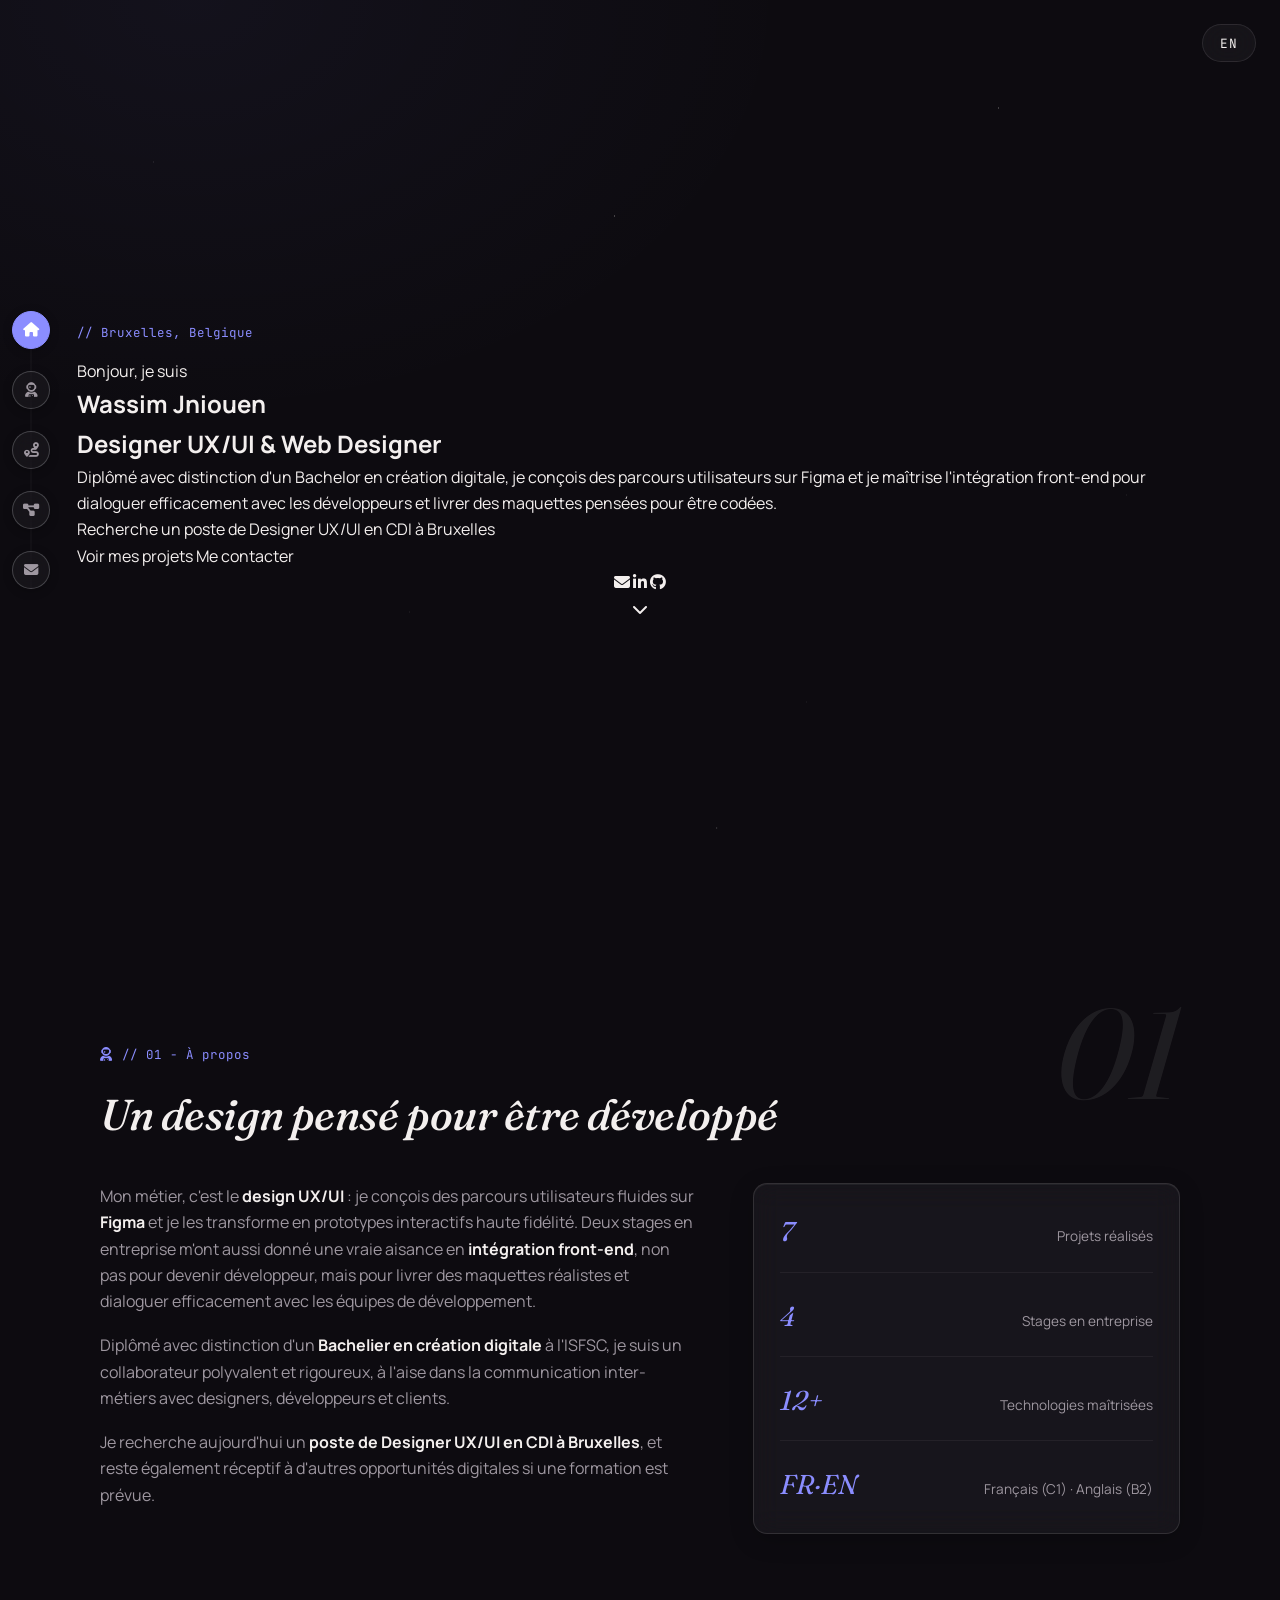
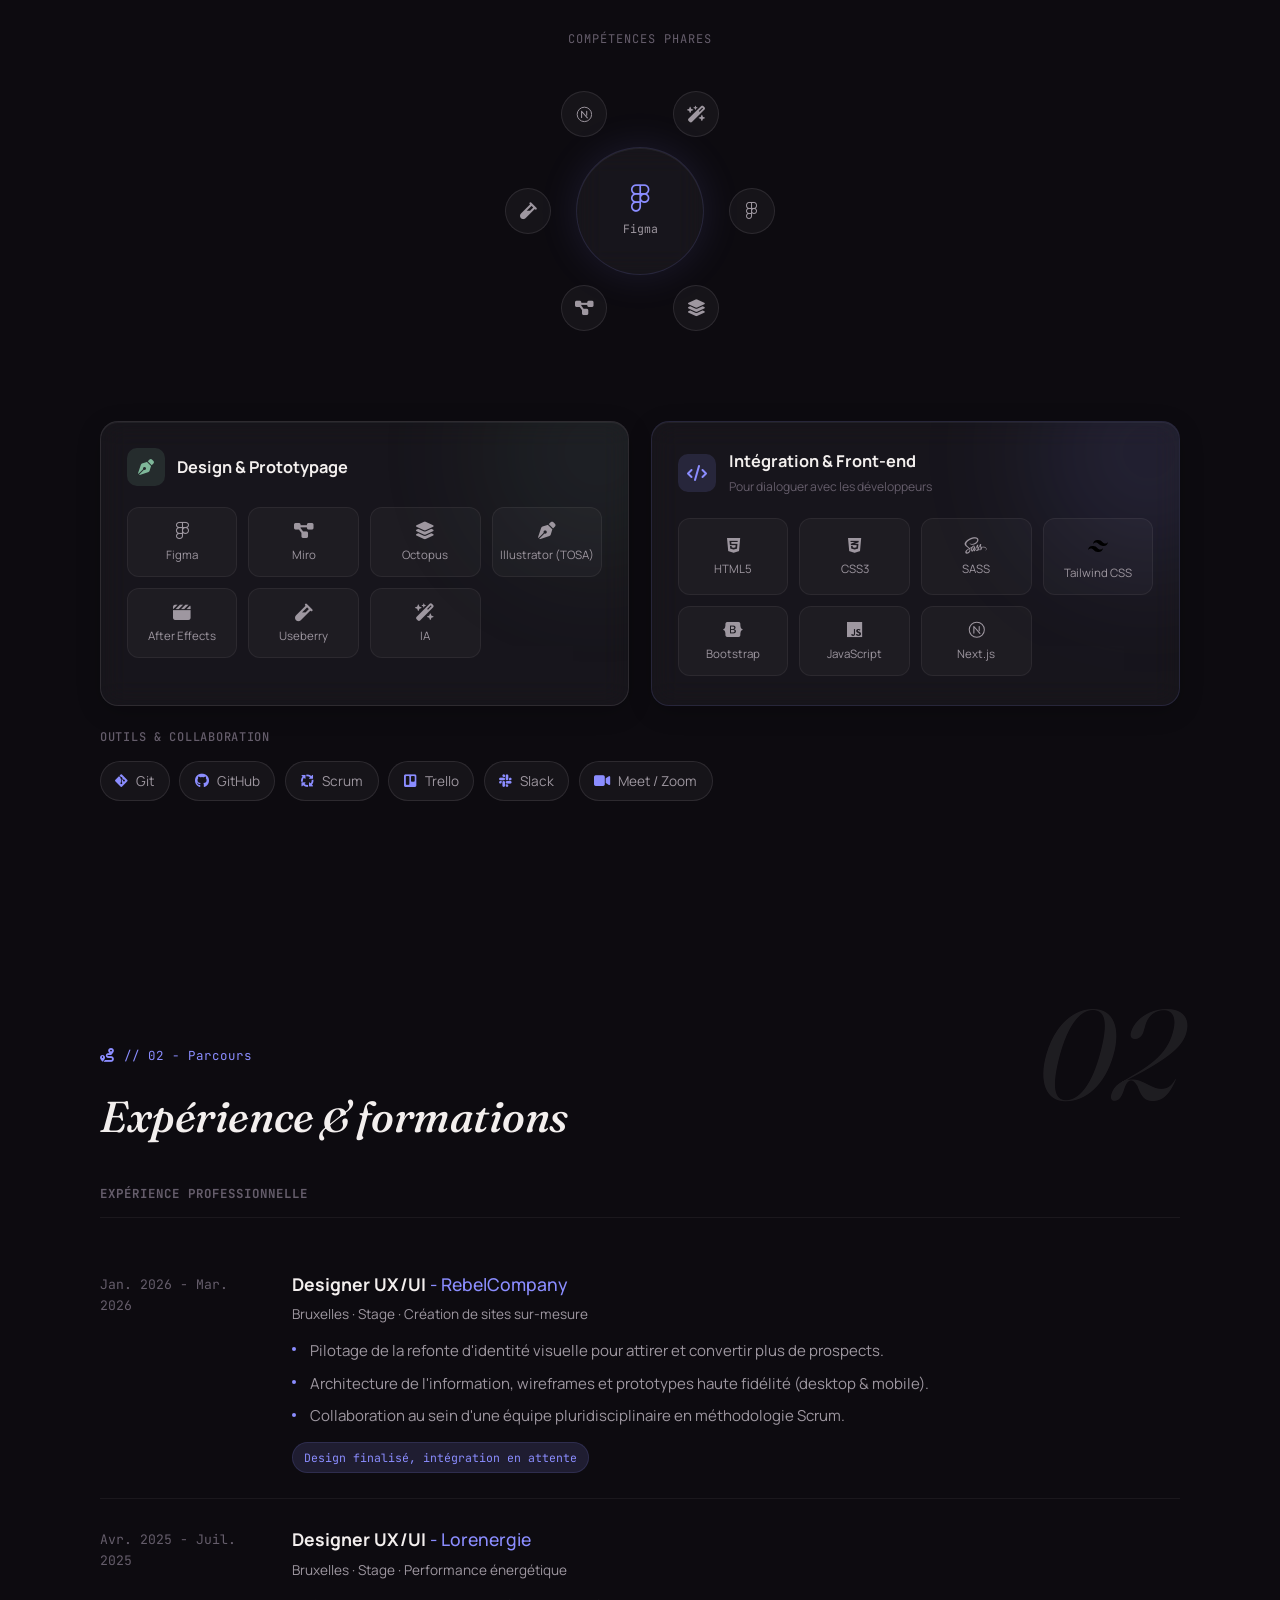
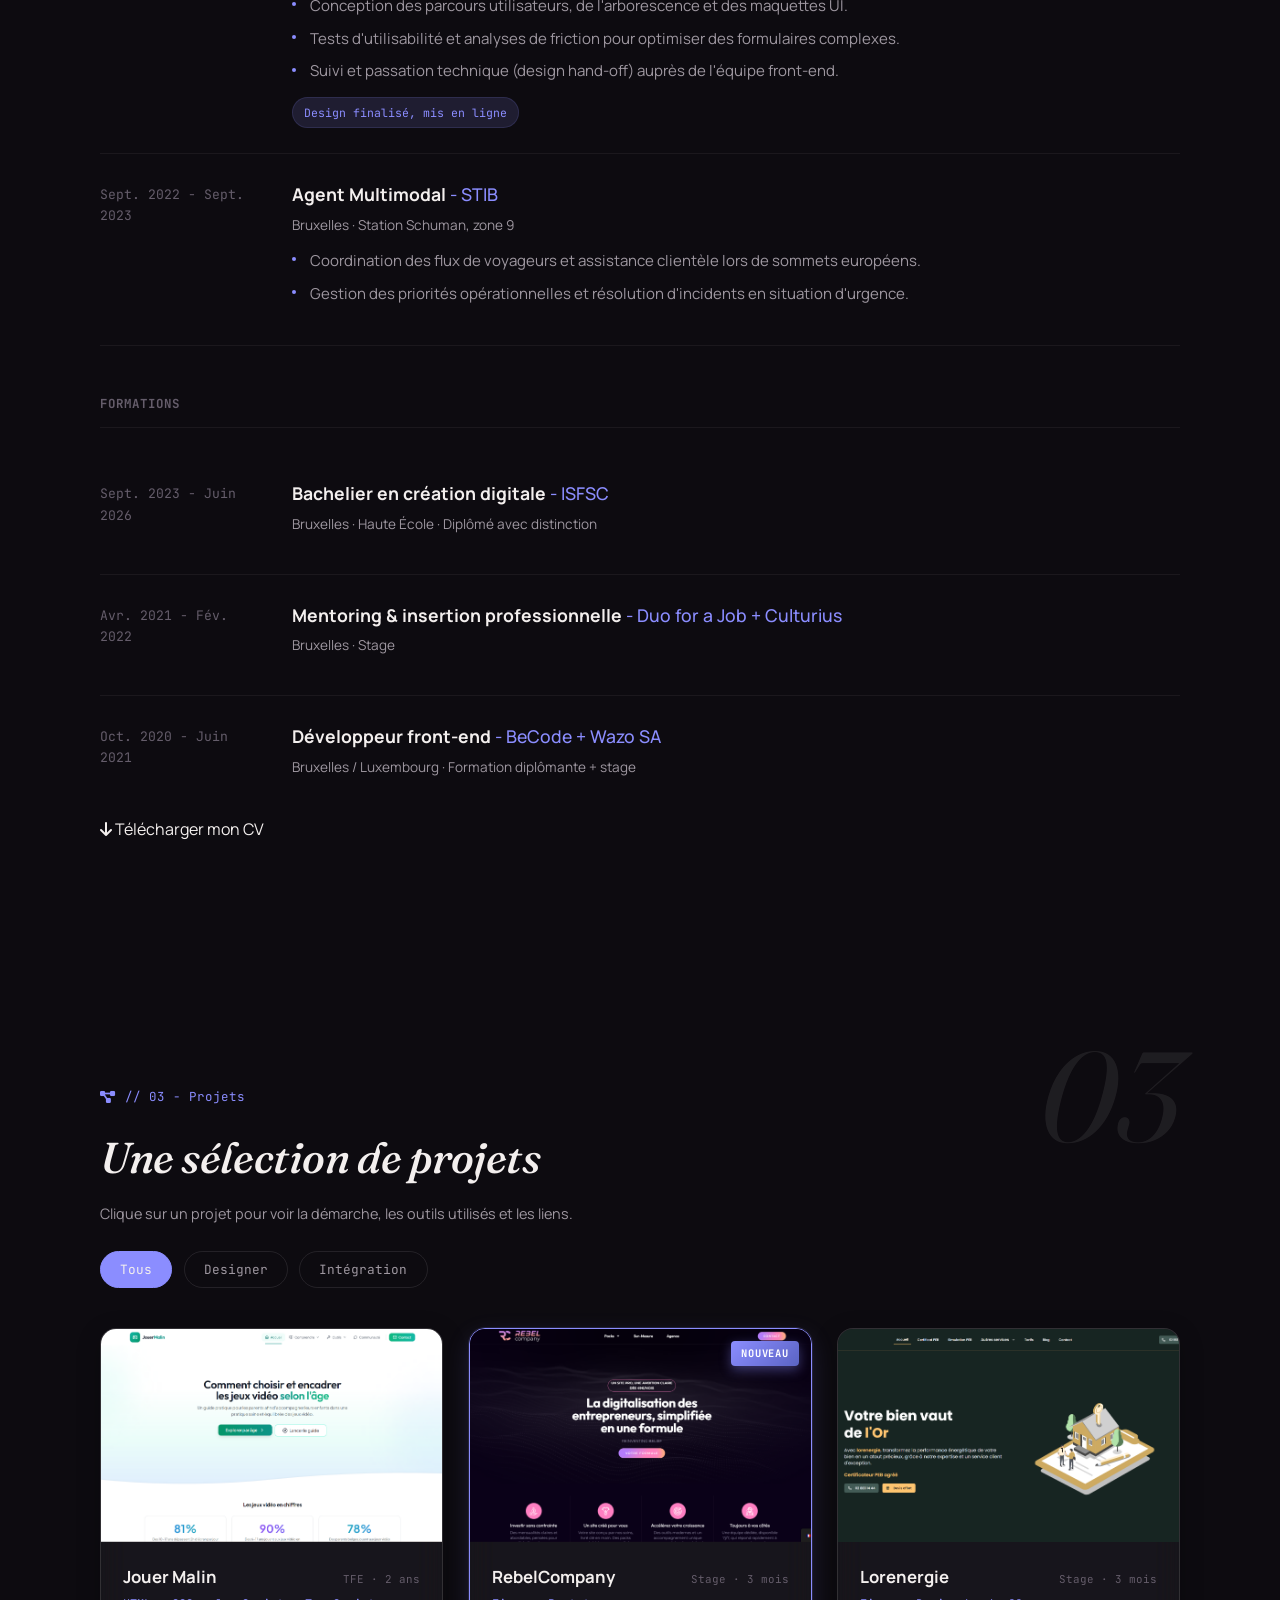
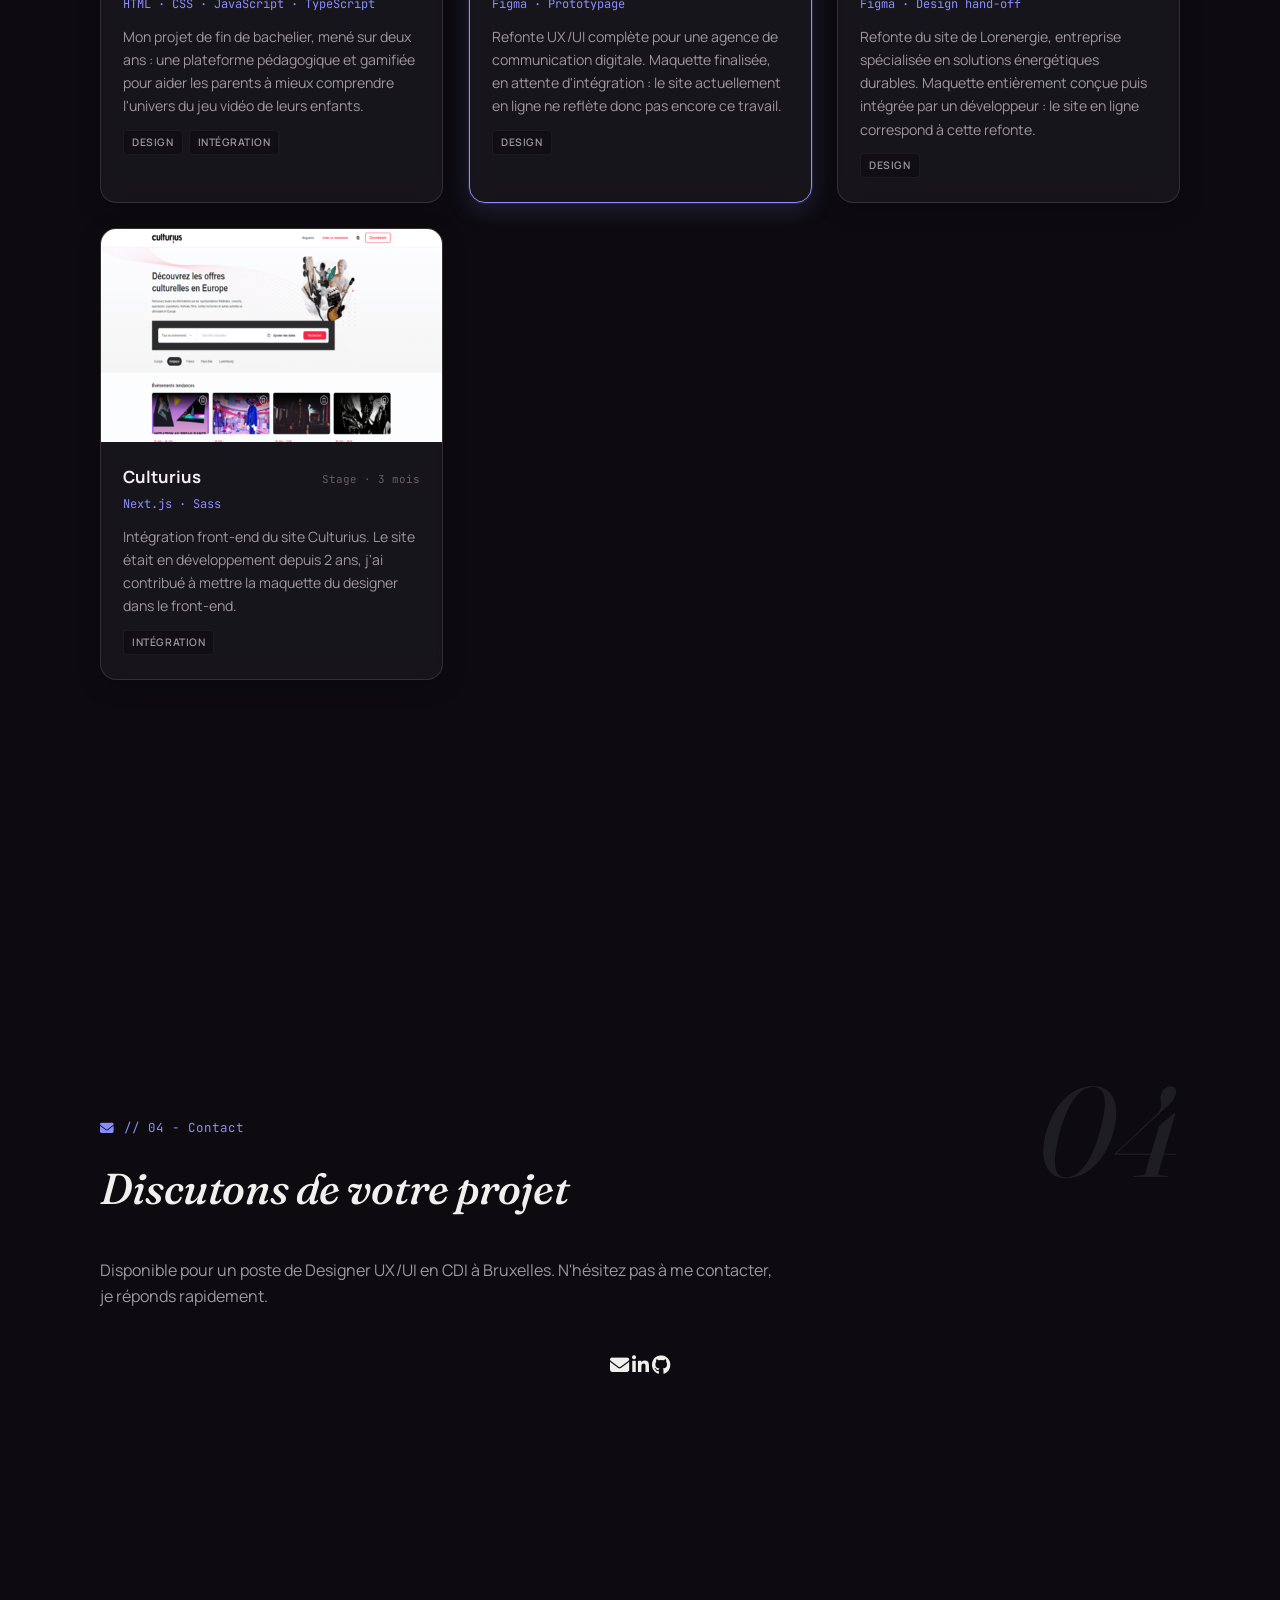
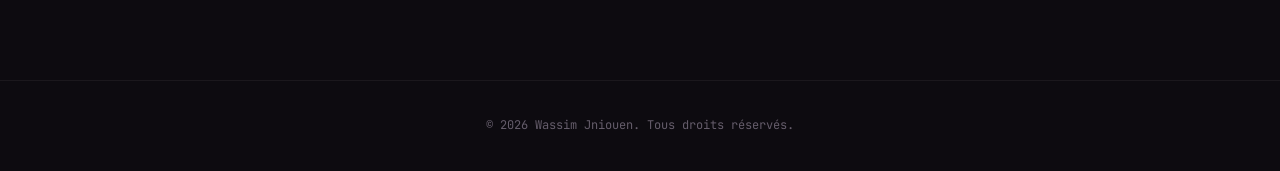
==== commit fcc5c81e: "Merge branch 'main' into wassim" ====
--- a/index.html
+++ b/index.html
@@ -1,6 +1,23 @@
 <!DOCTYPE html>
 <html lang="fr">
 <head>
+    <!-- Google Tag Manager -->
+    <script>(function(w,d,s,l,i){w[l]=w[l]||[];w[l].push({'gtm.start':
+        new Date().getTime(),event:'gtm.js'});var f=d.getElementsByTagName(s)[0],
+        j=d.createElement(s),dl=l!='dataLayer'?'&l='+l:'';j.async=true;j.src=
+        'https://www.googletagmanager.com/gtm.js?id='+i+dl;f.parentNode.insertBefore(j,f);
+        })(window,document,'script','dataLayer','GTM-MNGZFNJF');
+    </script>
+    <!-- Google tag (gtag.js) -->
+    <script>
+        window.dataLayer = window.dataLayer || [];
+        function gtag(){dataLayer.push(arguments);}
+        gtag('js', new Date());
+
+        gtag('config', 'G-H2YNLS9NX2');
+    </script>
+    <!-- End Google Tag Manager -->
+    
     <meta charset="UTF-8">
     <meta name="viewport" content="width=device-width, initial-scale=1.0">
     <title>Wassim Jniouen - Designer UX/UI &amp; Web Designer</title>
@@ -9,6 +26,7 @@
     <link rel="stylesheet" href="style.css">
     <link rel="stylesheet" href="https://cdnjs.cloudflare.com/ajax/libs/font-awesome/6.5.1/css/all.min.css">
 </head>
+
 <body class="translate-container">
 
     <!-- Fond spatial discret, un seul calque pour toute la page -->
@@ -57,7 +75,7 @@
             </span>
         </a>
     </nav>
-
+    
     <main>
         <!-- 01 - Accueil -->
         <section id="sectionHome" class="section section-home">
--- a/style.css
+++ b/style.css
@@ -364,87 +364,6 @@
 
 /*==============================================================================
    BUTTONS
-==============================================================================*/
-.btn {
-    display: inline-flex;
-    align-items: center;
-    gap: 0.6rem;
-    padding: 0.85rem 1.7rem;
-    border-radius: 999px;
-    font-family: var(--font-body);
-    font-weight: 600;
-    font-size: 0.92rem;
-    transition: var(--ease) 0.3s;
-    border: 1px solid transparent;
-}
-.btn-primary {
-    background: linear-gradient(135deg, var(--accent), var(--accent-dim));
-    color: #ffffff;
-    box-shadow: 0 8px 24px rgba(139, 141, 255, 0.3);
-}
-.btn-primary:hover { transform: translateY(-2px); box-shadow: 0 12px 30px rgba(139, 141, 255, 0.42); }
-.btn-ghost {
-    border-color: var(--border);
-    color: var(--text);
-}
-.btn-ghost:hover { border-color: var(--accent); color: var(--accent); }
-
-/*==============================================================================
-   HERO
-==============================================================================*/
-.section-home {
-    justify-content: center;
-    min-height: calc(100vh - 96px);
-    position: relative;
-    overflow: hidden;
-}
-
-/* Halos flous colorés — se fondent progressivement vers le bas */
-.hero-orbs {
-    position: absolute;
-    inset: 0;
-    overflow: hidden;
-    z-index: 0;
-    pointer-events: none;
-    -webkit-mask-image: linear-gradient(to bottom, black 65%, transparent 96%);
-    mask-image: linear-gradient(to bottom, black 65%, transparent 96%);
-}
-.orb {
-    position: absolute;
-    border-radius: 50%;
-}
-.orb-1 {
-    width: 420px; height: 420px;
-    top: -140px; right: -60px;
-    background: radial-gradient(circle at 32% 32%, rgba(139,141,255,0.30), rgba(139,141,255,0) 70%);
-    filter: blur(50px);
-    animation: orbFloat 12s ease-in-out infinite;
-}
-.orb-2 {
-    width: 300px; height: 300px;
-    top: 30%; left: -60px;
-    background: radial-gradient(circle at 35% 35%, rgba(139,141,255,0.18), rgba(139,141,255,0) 70%);
-    filter: blur(45px);
-    animation: orbFloat 9s ease-in-out infinite reverse;
-}
-.orb-3 {
-    width: 90px; height: 90px;
-    bottom: 100px; right: 12%;
-    background: radial-gradient(circle at 40% 40%, rgba(127,184,154,0.28), rgba(127,184,154,0) 70%);
-    filter: blur(28px);
-}
-@keyframes orbFloat {
-    0%, 100% { transform: translateY(0); }
-    50% { transform: translateY(-18px); }
-}
-
-.hero { max-width: min(980px, 92%); position: relative; z-index: 2; }
-
-.hero-greeting {
-    font-family: var(--font-mono);
-    font-size: 0.95rem;
-    color: var(--text-dim);
-    margin-bottom: 0.4rem;
 }
 
 .hero-name {
@@ -1300,177 +1219,6 @@
 
 /*==============================================================================
    SCROLLBAR
-==============================================================================*/
-::-webkit-scrollbar { width: 6px; }
-::-webkit-scrollbar-track { background: var(--bg); }
-::-webkit-scrollbar-thumb { background: var(--accent-dim); border-radius: 4px; }
-::-webkit-scrollbar-thumb:hover { background: var(--accent); }
-
-/*==============================================================================
-   PAGES D'ÉTUDE DE CAS
-==============================================================================*/
-.case-back {
-    position: fixed;
-    top: 24px;
-    left: 24px;
-    z-index: 1000;
-    display: inline-flex;
-    align-items: center;
-    gap: 0.6rem;
-    padding: 0.6rem 1.1rem;
-    background: var(--surface);
-    backdrop-filter: blur(16px);
-    border: 1px solid var(--border);
-    border-radius: 999px;
-    color: var(--text-dim);
-    font-family: var(--font-mono);
-    font-size: 0.8rem;
-    transition: var(--ease) 0.3s;
-}
-.case-back:hover { border-color: var(--accent); color: var(--accent); }
-
-.case-main {
-    position: relative;
-    z-index: 2;
-    max-width: 860px;
-    margin: 0 auto;
-    padding: 120px var(--side-pad) 100px;
-}
-
-.case-hero { margin-bottom: 5rem; }
-.case-hero .eyebrow { margin-bottom: 1.2rem; }
-.case-title {
-    font-family: var(--font-display);
-    font-style: italic;
-    font-weight: 500;
-    font-size: clamp(2.4rem, 6vw, 4rem);
-    letter-spacing: -0.01em;
-    margin-bottom: 1.2rem;
-}
-.case-subtitle {
-    font-size: 1.1rem;
-    color: var(--text-dim);
-    max-width: 60ch;
-    margin-bottom: 2.2rem;
-}
-.case-meta-row {
-    display: flex;
-    flex-wrap: wrap;
-    gap: 2rem;
-    padding: 1.4rem 0;
-    border-top: 1px solid var(--border-soft);
-    border-bottom: 1px solid var(--border-soft);
-    margin-bottom: 2.2rem;
-}
-.case-meta { display: flex; flex-direction: column; gap: 0.3rem; }
-.case-meta-label {
-    font-family: var(--font-mono);
-    font-size: 0.68rem;
-    letter-spacing: 0.06em;
-    text-transform: uppercase;
-    color: var(--text-faint);
-}
-.case-meta-value { font-size: 0.95rem; color: var(--text); }
-.case-hero-actions { display: flex; flex-wrap: wrap; gap: 1rem; }
-.case-hero-note {
-    display: flex;
-    align-items: flex-start;
-    gap: 0.7rem;
-    margin-top: 1.6rem;
-    padding: 0.9rem 1.1rem;
-    border-radius: 12px;
-    background: var(--accent-2-soft);
-    border: 1px solid var(--accent-2-soft);
-    font-size: 0.88rem;
-    color: var(--text-dim);
-}
-.case-hero-note i { color: var(--accent-2); margin-top: 0.2rem; }
-
-.case-section {
-    position: relative;
-    padding: 2.6rem 0;
-    border-bottom: 1px solid var(--border-soft);
-}
-.case-section:last-of-type { border-bottom: none; }
-.case-num {
-    display: block;
-    font-family: var(--font-mono);
-    font-size: 0.75rem;
-    color: var(--accent);
-    letter-spacing: 0.06em;
-    margin-bottom: 0.8rem;
-}
-.case-section h2 {
-    font-family: var(--font-display);
-    font-style: italic;
-    font-weight: 500;
-    font-size: clamp(1.5rem, 3vw, 2rem);
-    margin-bottom: 1.1rem;
-}
-.case-section p { color: var(--text-dim); margin-bottom: 1rem; max-width: 68ch; }
-.case-section p:last-child { margin-bottom: 0; }
-.case-section ul { display: flex; flex-direction: column; gap: 0.6rem; margin: 1rem 0; }
-.case-section li {
-    position: relative;
-    padding-left: 1.3rem;
-    color: var(--text-dim);
-    max-width: 66ch;
-}
-.case-section li::before {
-    content: '';
-    position: absolute;
-    left: 0; top: 0.55em;
-    width: 5px; height: 5px;
-    border-radius: 50%;
-    background: var(--accent);
-}
-.case-section strong { color: var(--text); font-weight: 700; }
-
-.case-grid {
-    display: grid;
-    grid-template-columns: repeat(auto-fit, minmax(200px, 1fr));
-    gap: 1.2rem;
-    margin-top: 1.4rem;
-}
-.case-card {
-    padding: 1.2rem 1.3rem;
-    border-radius: 14px;
-    border: 1px solid var(--border);
-    background: rgba(243, 239, 238, 0.035);
-}
-.case-card h3 { font-size: 0.95rem; margin-bottom: 0.4rem; color: var(--text); }
-.case-card p { font-size: 0.86rem; margin-bottom: 0; }
-
-.case-quote {
-    border-left: 2px solid var(--accent-2);
-    padding-left: 1.3rem;
-    margin: 1.4rem 0;
-    font-family: var(--font-display);
-    font-style: italic;
-    font-size: 1.15rem;
-    color: var(--text);
-}
-
-.case-image-frame {
-    border-radius: 16px;
-    overflow: hidden;
-    border: 1px solid var(--border);
-    margin: 1.4rem 0;
-    background: var(--bg-soft);
-}
-.case-image-frame img { width: 100%; display: block; }
-.case-image-placeholder {
-    aspect-ratio: 16 / 9;
-    display: flex;
-    flex-direction: column;
-    align-items: center;
-    justify-content: center;
-    gap: 0.6rem;
-    color: var(--text-faint);
-    font-family: var(--font-mono);
-    font-size: 0.8rem;
-    text-align: center;
-    padding: 1rem;
 }
 .case-image-placeholder i { font-size: 1.6rem; color: var(--accent-soft); }
 
@@ -1500,4 +1248,4 @@
 @media (max-width: 640px) {
     .case-main { padding: 100px 20px 70px; }
     .case-meta-row { gap: 1.4rem; }
-}+}
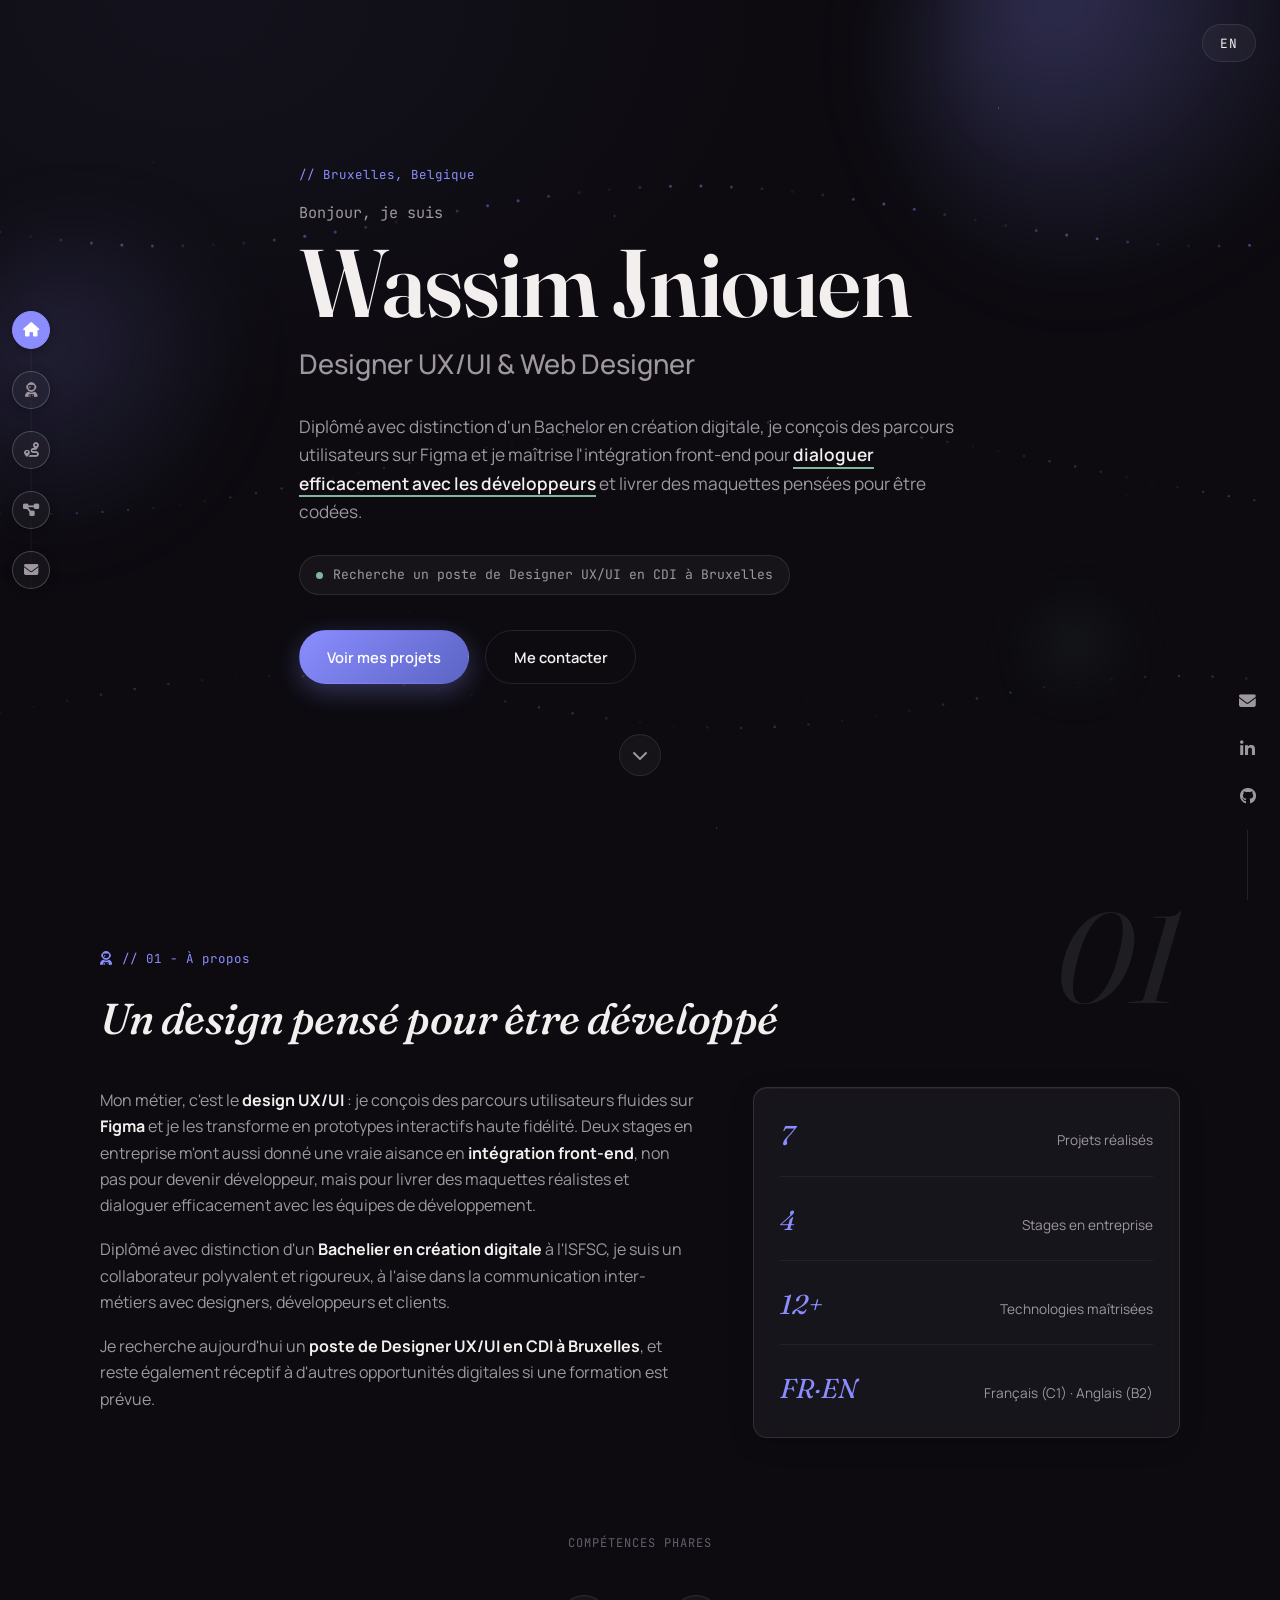
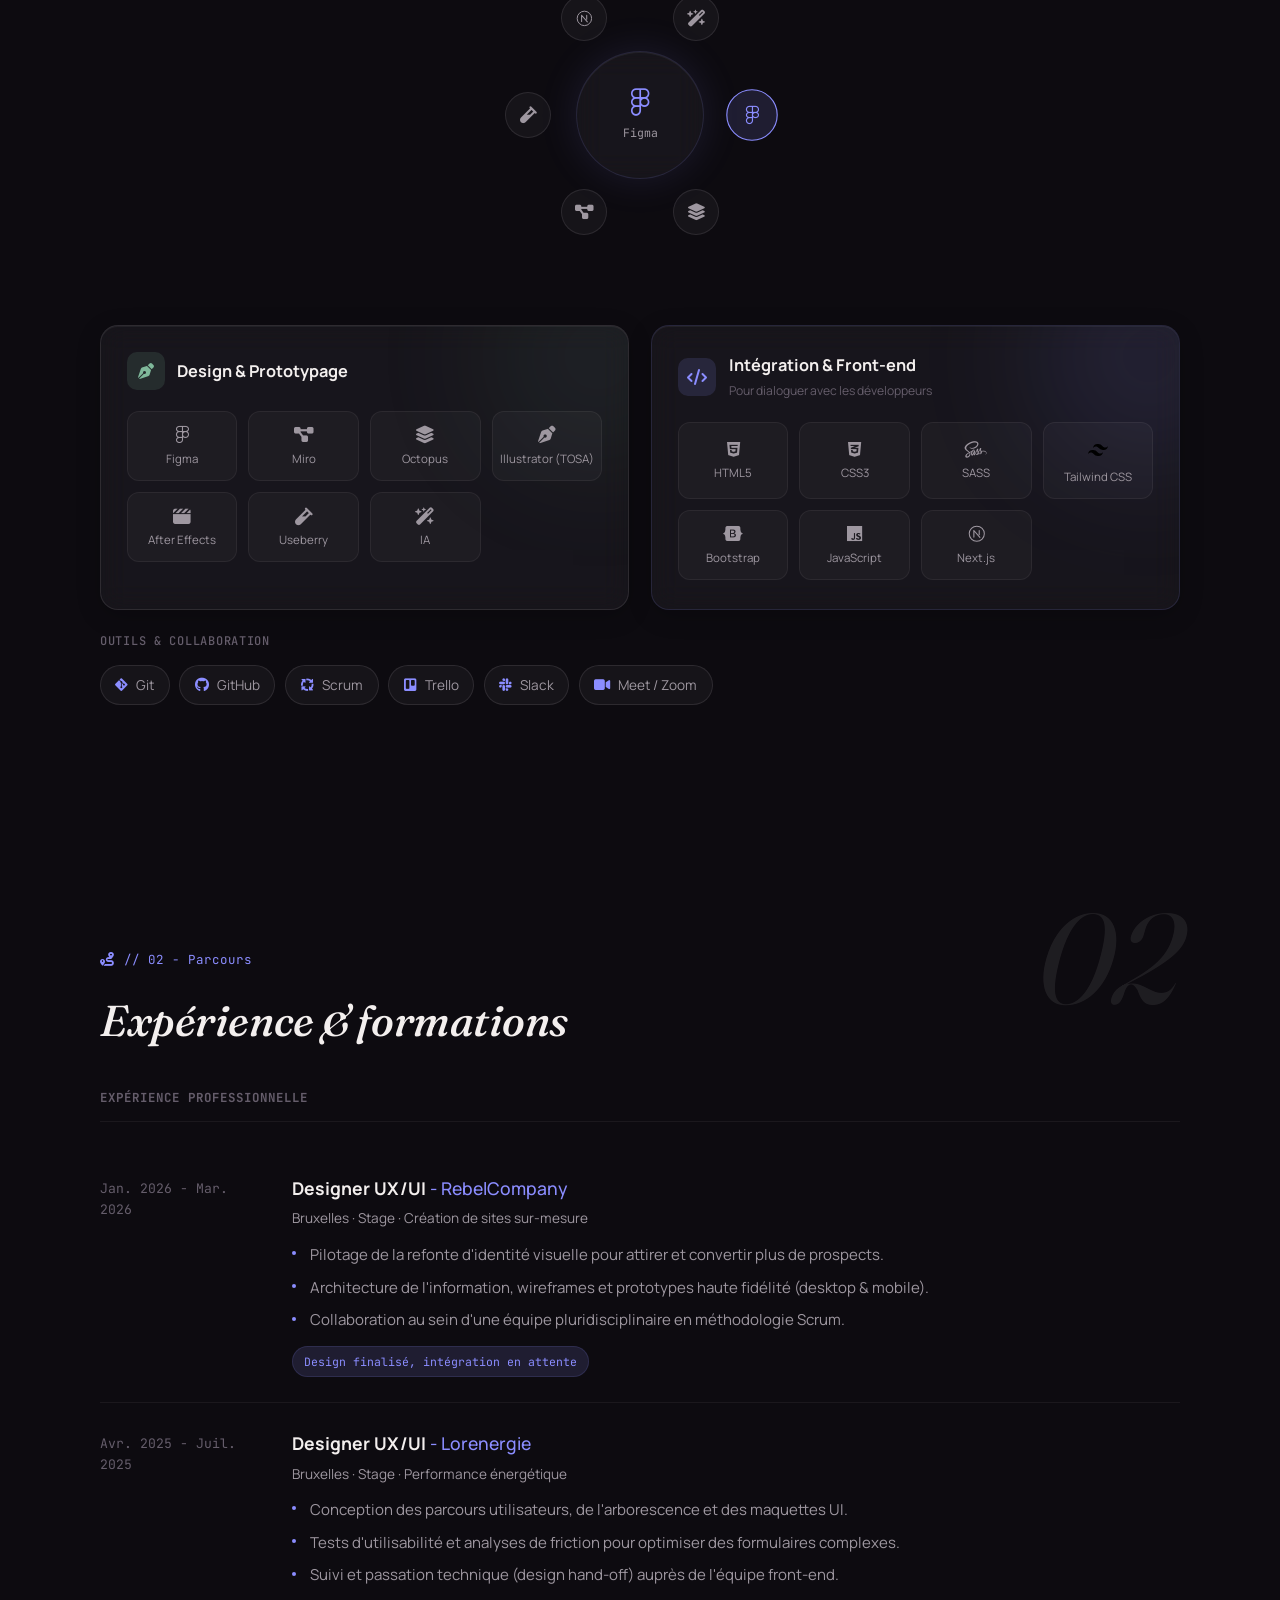
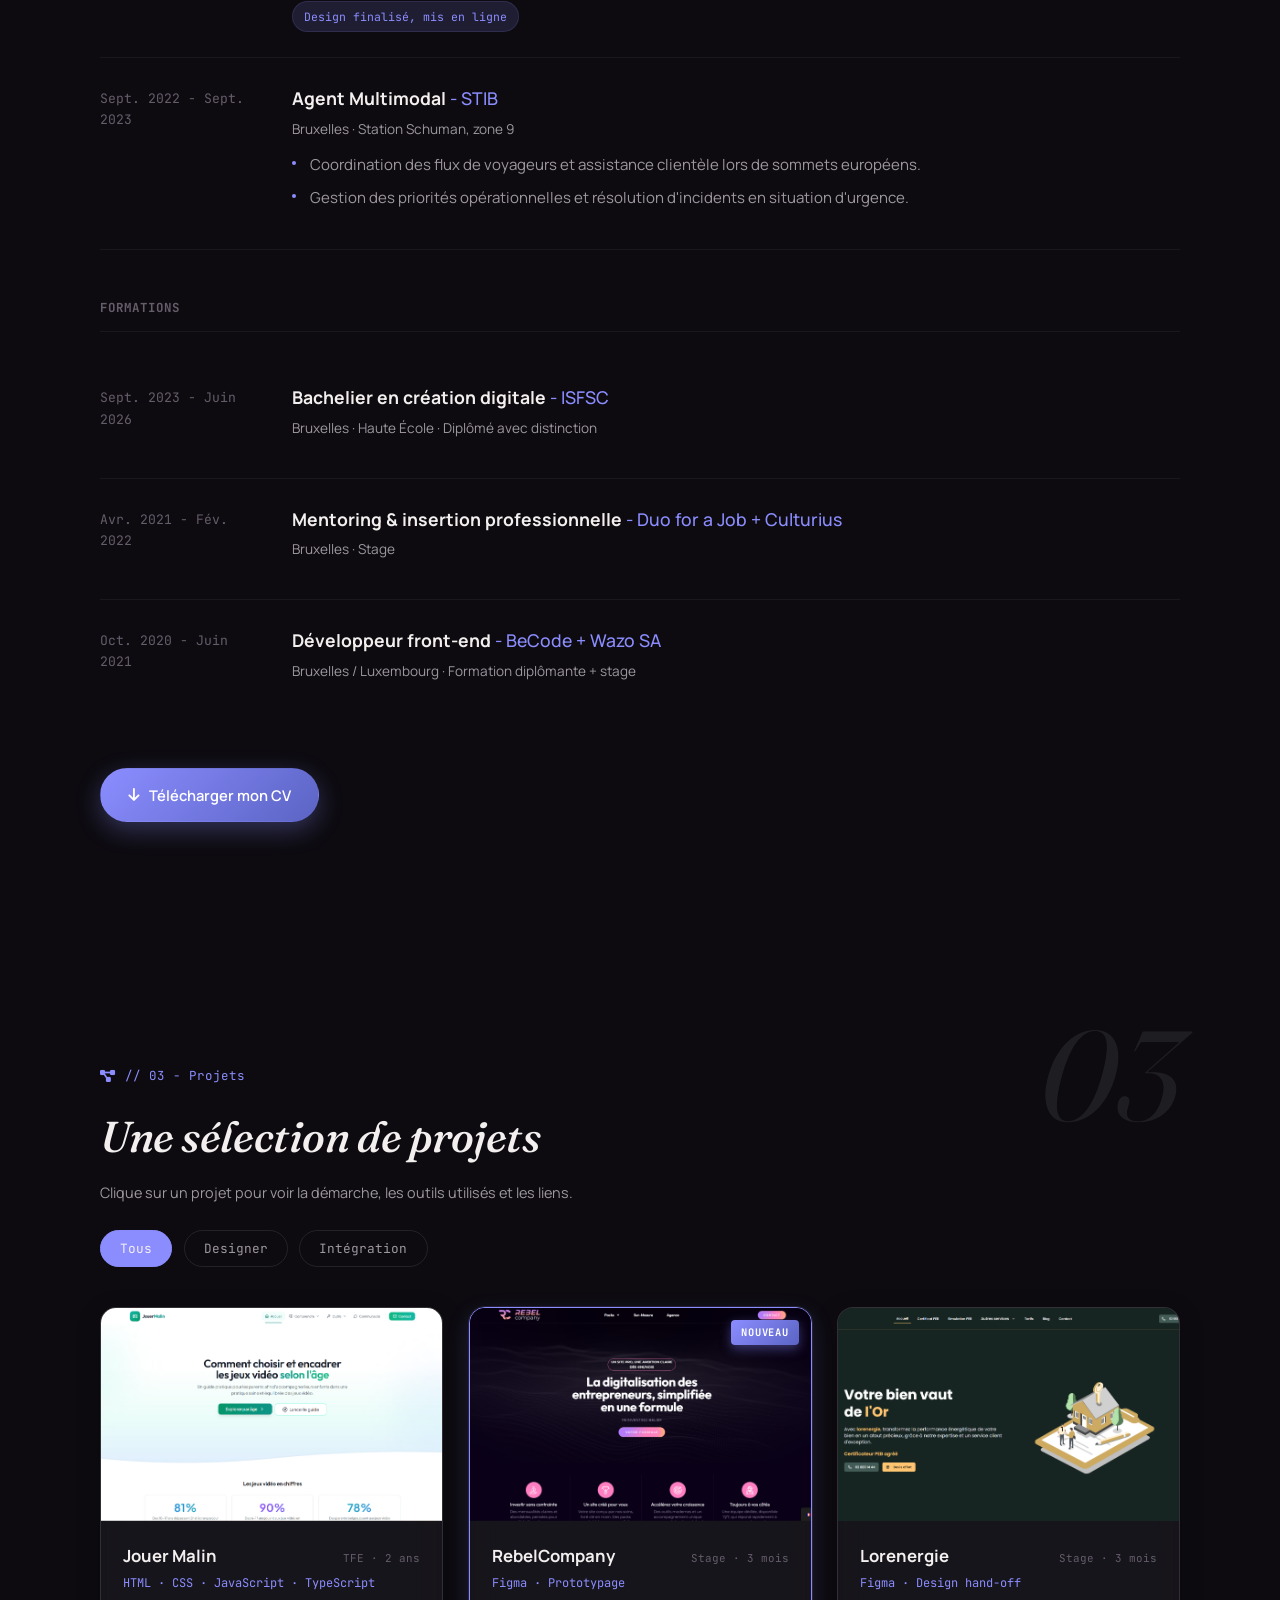
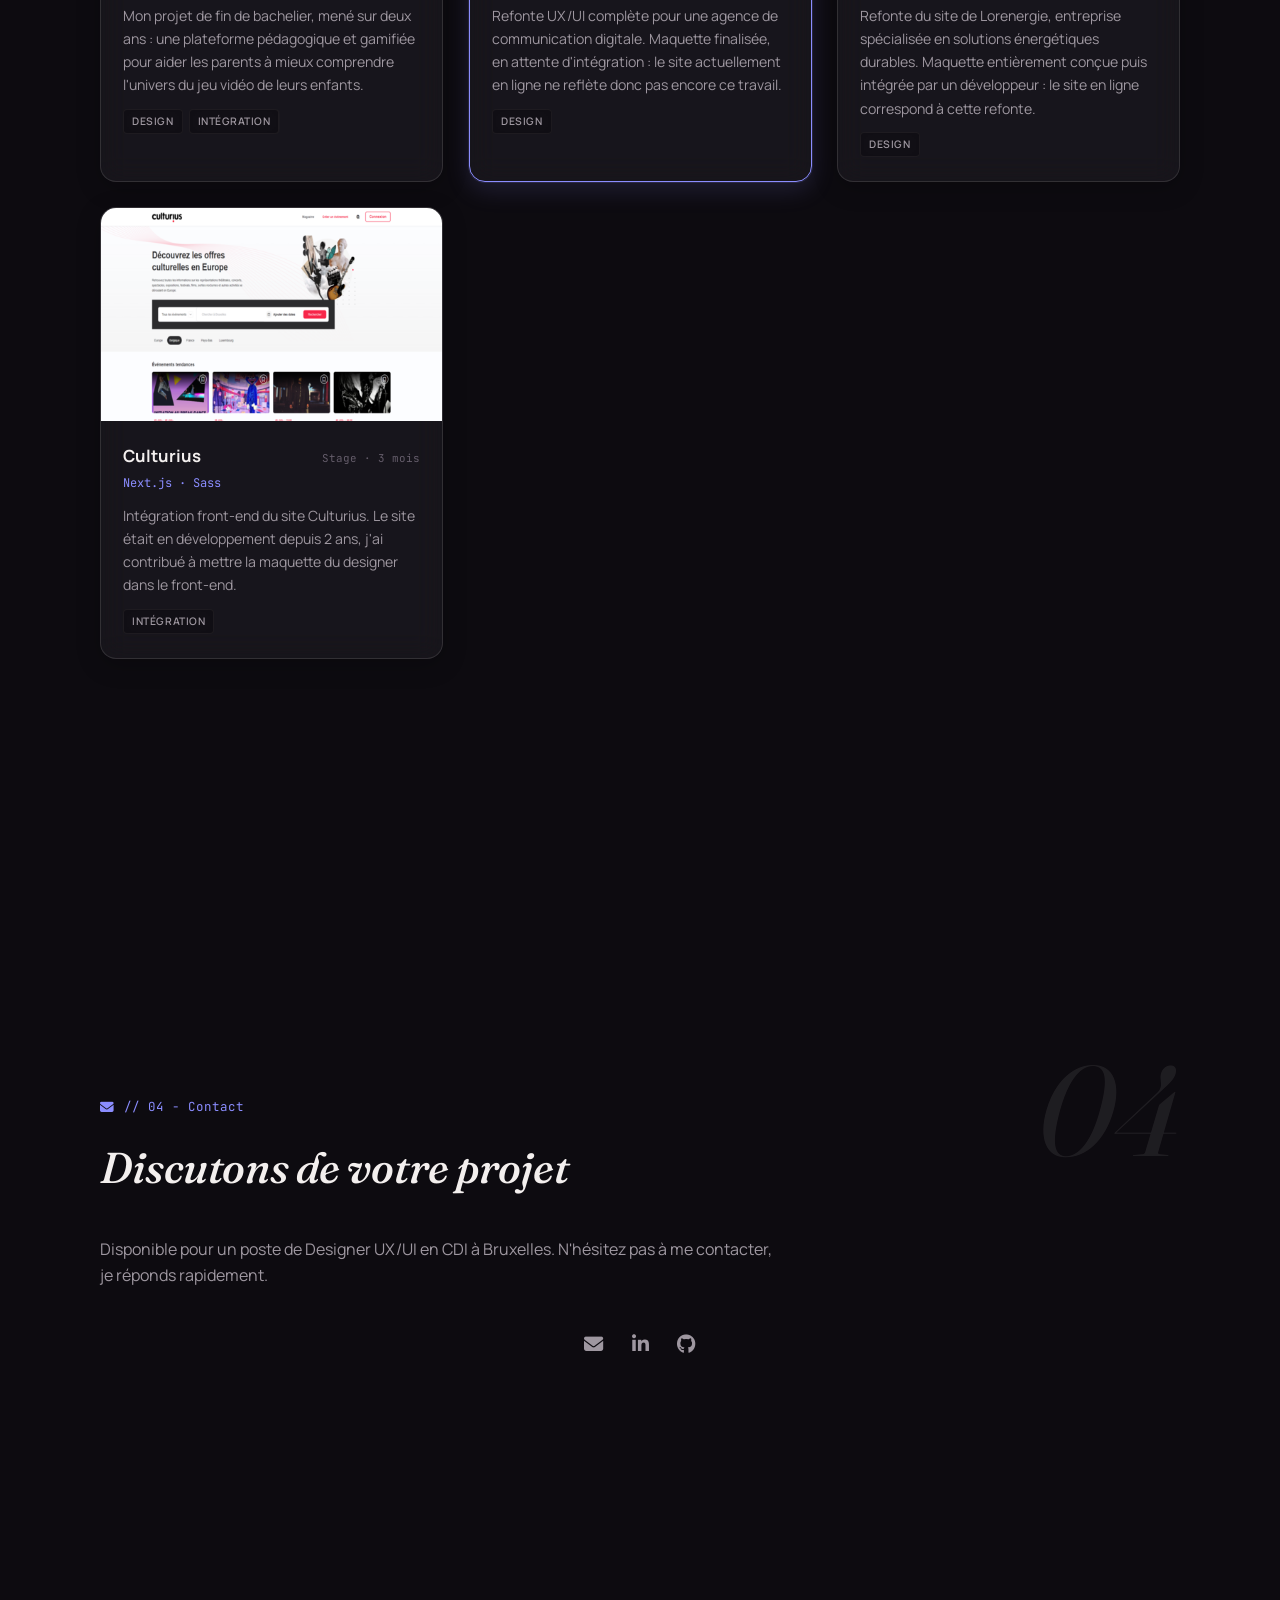
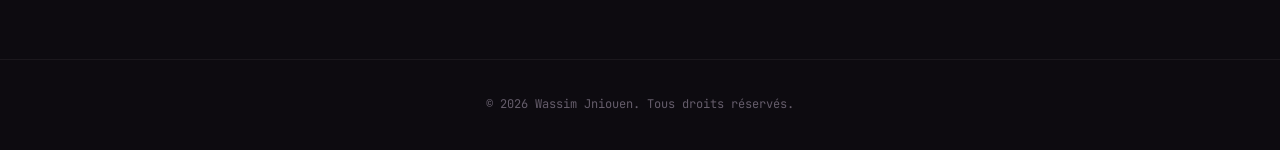
==== commit f10dd34c: "2026" ====
--- a/index.html
+++ b/index.html
@@ -1,23 +1,6 @@
 <!DOCTYPE html>
 <html lang="fr">
 <head>
-    <!-- Google Tag Manager -->
-    <script>(function(w,d,s,l,i){w[l]=w[l]||[];w[l].push({'gtm.start':
-        new Date().getTime(),event:'gtm.js'});var f=d.getElementsByTagName(s)[0],
-        j=d.createElement(s),dl=l!='dataLayer'?'&l='+l:'';j.async=true;j.src=
-        'https://www.googletagmanager.com/gtm.js?id='+i+dl;f.parentNode.insertBefore(j,f);
-        })(window,document,'script','dataLayer','GTM-MNGZFNJF');
-    </script>
-    <!-- Google tag (gtag.js) -->
-    <script>
-        window.dataLayer = window.dataLayer || [];
-        function gtag(){dataLayer.push(arguments);}
-        gtag('js', new Date());
-
-        gtag('config', 'G-H2YNLS9NX2');
-    </script>
-    <!-- End Google Tag Manager -->
-    
     <meta charset="UTF-8">
     <meta name="viewport" content="width=device-width, initial-scale=1.0">
     <title>Wassim Jniouen - Designer UX/UI &amp; Web Designer</title>
@@ -26,7 +9,6 @@
     <link rel="stylesheet" href="style.css">
     <link rel="stylesheet" href="https://cdnjs.cloudflare.com/ajax/libs/font-awesome/6.5.1/css/all.min.css">
 </head>
-
 <body class="translate-container">
 
     <!-- Fond spatial discret, un seul calque pour toute la page -->
@@ -75,7 +57,7 @@
             </span>
         </a>
     </nav>
-    
+
     <main>
         <!-- 01 - Accueil -->
         <section id="sectionHome" class="section section-home">
--- a/style.css
+++ b/style.css
@@ -364,6 +364,87 @@
 
 /*==============================================================================
    BUTTONS
+==============================================================================*/
+.btn {
+    display: inline-flex;
+    align-items: center;
+    gap: 0.6rem;
+    padding: 0.85rem 1.7rem;
+    border-radius: 999px;
+    font-family: var(--font-body);
+    font-weight: 600;
+    font-size: 0.92rem;
+    transition: var(--ease) 0.3s;
+    border: 1px solid transparent;
+}
+.btn-primary {
+    background: linear-gradient(135deg, var(--accent), var(--accent-dim));
+    color: #ffffff;
+    box-shadow: 0 8px 24px rgba(139, 141, 255, 0.3);
+}
+.btn-primary:hover { transform: translateY(-2px); box-shadow: 0 12px 30px rgba(139, 141, 255, 0.42); }
+.btn-ghost {
+    border-color: var(--border);
+    color: var(--text);
+}
+.btn-ghost:hover { border-color: var(--accent); color: var(--accent); }
+
+/*==============================================================================
+   HERO
+==============================================================================*/
+.section-home {
+    justify-content: center;
+    min-height: calc(100vh - 96px);
+    position: relative;
+    overflow: hidden;
+}
+
+/* Halos flous colorés — se fondent progressivement vers le bas */
+.hero-orbs {
+    position: absolute;
+    inset: 0;
+    overflow: hidden;
+    z-index: 0;
+    pointer-events: none;
+    -webkit-mask-image: linear-gradient(to bottom, black 65%, transparent 96%);
+    mask-image: linear-gradient(to bottom, black 65%, transparent 96%);
+}
+.orb {
+    position: absolute;
+    border-radius: 50%;
+}
+.orb-1 {
+    width: 420px; height: 420px;
+    top: -140px; right: -60px;
+    background: radial-gradient(circle at 32% 32%, rgba(139,141,255,0.30), rgba(139,141,255,0) 70%);
+    filter: blur(50px);
+    animation: orbFloat 12s ease-in-out infinite;
+}
+.orb-2 {
+    width: 300px; height: 300px;
+    top: 30%; left: -60px;
+    background: radial-gradient(circle at 35% 35%, rgba(139,141,255,0.18), rgba(139,141,255,0) 70%);
+    filter: blur(45px);
+    animation: orbFloat 9s ease-in-out infinite reverse;
+}
+.orb-3 {
+    width: 90px; height: 90px;
+    bottom: 100px; right: 12%;
+    background: radial-gradient(circle at 40% 40%, rgba(127,184,154,0.28), rgba(127,184,154,0) 70%);
+    filter: blur(28px);
+}
+@keyframes orbFloat {
+    0%, 100% { transform: translateY(0); }
+    50% { transform: translateY(-18px); }
+}
+
+.hero { max-width: min(980px, 92%); position: relative; z-index: 2; }
+
+.hero-greeting {
+    font-family: var(--font-mono);
+    font-size: 0.95rem;
+    color: var(--text-dim);
+    margin-bottom: 0.4rem;
 }
 
 .hero-name {
@@ -1219,6 +1300,177 @@
 
 /*==============================================================================
    SCROLLBAR
+==============================================================================*/
+::-webkit-scrollbar { width: 6px; }
+::-webkit-scrollbar-track { background: var(--bg); }
+::-webkit-scrollbar-thumb { background: var(--accent-dim); border-radius: 4px; }
+::-webkit-scrollbar-thumb:hover { background: var(--accent); }
+
+/*==============================================================================
+   PAGES D'ÉTUDE DE CAS
+==============================================================================*/
+.case-back {
+    position: fixed;
+    top: 24px;
+    left: 24px;
+    z-index: 1000;
+    display: inline-flex;
+    align-items: center;
+    gap: 0.6rem;
+    padding: 0.6rem 1.1rem;
+    background: var(--surface);
+    backdrop-filter: blur(16px);
+    border: 1px solid var(--border);
+    border-radius: 999px;
+    color: var(--text-dim);
+    font-family: var(--font-mono);
+    font-size: 0.8rem;
+    transition: var(--ease) 0.3s;
+}
+.case-back:hover { border-color: var(--accent); color: var(--accent); }
+
+.case-main {
+    position: relative;
+    z-index: 2;
+    max-width: 860px;
+    margin: 0 auto;
+    padding: 120px var(--side-pad) 100px;
+}
+
+.case-hero { margin-bottom: 5rem; }
+.case-hero .eyebrow { margin-bottom: 1.2rem; }
+.case-title {
+    font-family: var(--font-display);
+    font-style: italic;
+    font-weight: 500;
+    font-size: clamp(2.4rem, 6vw, 4rem);
+    letter-spacing: -0.01em;
+    margin-bottom: 1.2rem;
+}
+.case-subtitle {
+    font-size: 1.1rem;
+    color: var(--text-dim);
+    max-width: 60ch;
+    margin-bottom: 2.2rem;
+}
+.case-meta-row {
+    display: flex;
+    flex-wrap: wrap;
+    gap: 2rem;
+    padding: 1.4rem 0;
+    border-top: 1px solid var(--border-soft);
+    border-bottom: 1px solid var(--border-soft);
+    margin-bottom: 2.2rem;
+}
+.case-meta { display: flex; flex-direction: column; gap: 0.3rem; }
+.case-meta-label {
+    font-family: var(--font-mono);
+    font-size: 0.68rem;
+    letter-spacing: 0.06em;
+    text-transform: uppercase;
+    color: var(--text-faint);
+}
+.case-meta-value { font-size: 0.95rem; color: var(--text); }
+.case-hero-actions { display: flex; flex-wrap: wrap; gap: 1rem; }
+.case-hero-note {
+    display: flex;
+    align-items: flex-start;
+    gap: 0.7rem;
+    margin-top: 1.6rem;
+    padding: 0.9rem 1.1rem;
+    border-radius: 12px;
+    background: var(--accent-2-soft);
+    border: 1px solid var(--accent-2-soft);
+    font-size: 0.88rem;
+    color: var(--text-dim);
+}
+.case-hero-note i { color: var(--accent-2); margin-top: 0.2rem; }
+
+.case-section {
+    position: relative;
+    padding: 2.6rem 0;
+    border-bottom: 1px solid var(--border-soft);
+}
+.case-section:last-of-type { border-bottom: none; }
+.case-num {
+    display: block;
+    font-family: var(--font-mono);
+    font-size: 0.75rem;
+    color: var(--accent);
+    letter-spacing: 0.06em;
+    margin-bottom: 0.8rem;
+}
+.case-section h2 {
+    font-family: var(--font-display);
+    font-style: italic;
+    font-weight: 500;
+    font-size: clamp(1.5rem, 3vw, 2rem);
+    margin-bottom: 1.1rem;
+}
+.case-section p { color: var(--text-dim); margin-bottom: 1rem; max-width: 68ch; }
+.case-section p:last-child { margin-bottom: 0; }
+.case-section ul { display: flex; flex-direction: column; gap: 0.6rem; margin: 1rem 0; }
+.case-section li {
+    position: relative;
+    padding-left: 1.3rem;
+    color: var(--text-dim);
+    max-width: 66ch;
+}
+.case-section li::before {
+    content: '';
+    position: absolute;
+    left: 0; top: 0.55em;
+    width: 5px; height: 5px;
+    border-radius: 50%;
+    background: var(--accent);
+}
+.case-section strong { color: var(--text); font-weight: 700; }
+
+.case-grid {
+    display: grid;
+    grid-template-columns: repeat(auto-fit, minmax(200px, 1fr));
+    gap: 1.2rem;
+    margin-top: 1.4rem;
+}
+.case-card {
+    padding: 1.2rem 1.3rem;
+    border-radius: 14px;
+    border: 1px solid var(--border);
+    background: rgba(243, 239, 238, 0.035);
+}
+.case-card h3 { font-size: 0.95rem; margin-bottom: 0.4rem; color: var(--text); }
+.case-card p { font-size: 0.86rem; margin-bottom: 0; }
+
+.case-quote {
+    border-left: 2px solid var(--accent-2);
+    padding-left: 1.3rem;
+    margin: 1.4rem 0;
+    font-family: var(--font-display);
+    font-style: italic;
+    font-size: 1.15rem;
+    color: var(--text);
+}
+
+.case-image-frame {
+    border-radius: 16px;
+    overflow: hidden;
+    border: 1px solid var(--border);
+    margin: 1.4rem 0;
+    background: var(--bg-soft);
+}
+.case-image-frame img { width: 100%; display: block; }
+.case-image-placeholder {
+    aspect-ratio: 16 / 9;
+    display: flex;
+    flex-direction: column;
+    align-items: center;
+    justify-content: center;
+    gap: 0.6rem;
+    color: var(--text-faint);
+    font-family: var(--font-mono);
+    font-size: 0.8rem;
+    text-align: center;
+    padding: 1rem;
 }
 .case-image-placeholder i { font-size: 1.6rem; color: var(--accent-soft); }
 
@@ -1248,4 +1500,4 @@
 @media (max-width: 640px) {
     .case-main { padding: 100px 20px 70px; }
     .case-meta-row { gap: 1.4rem; }
-}
+}
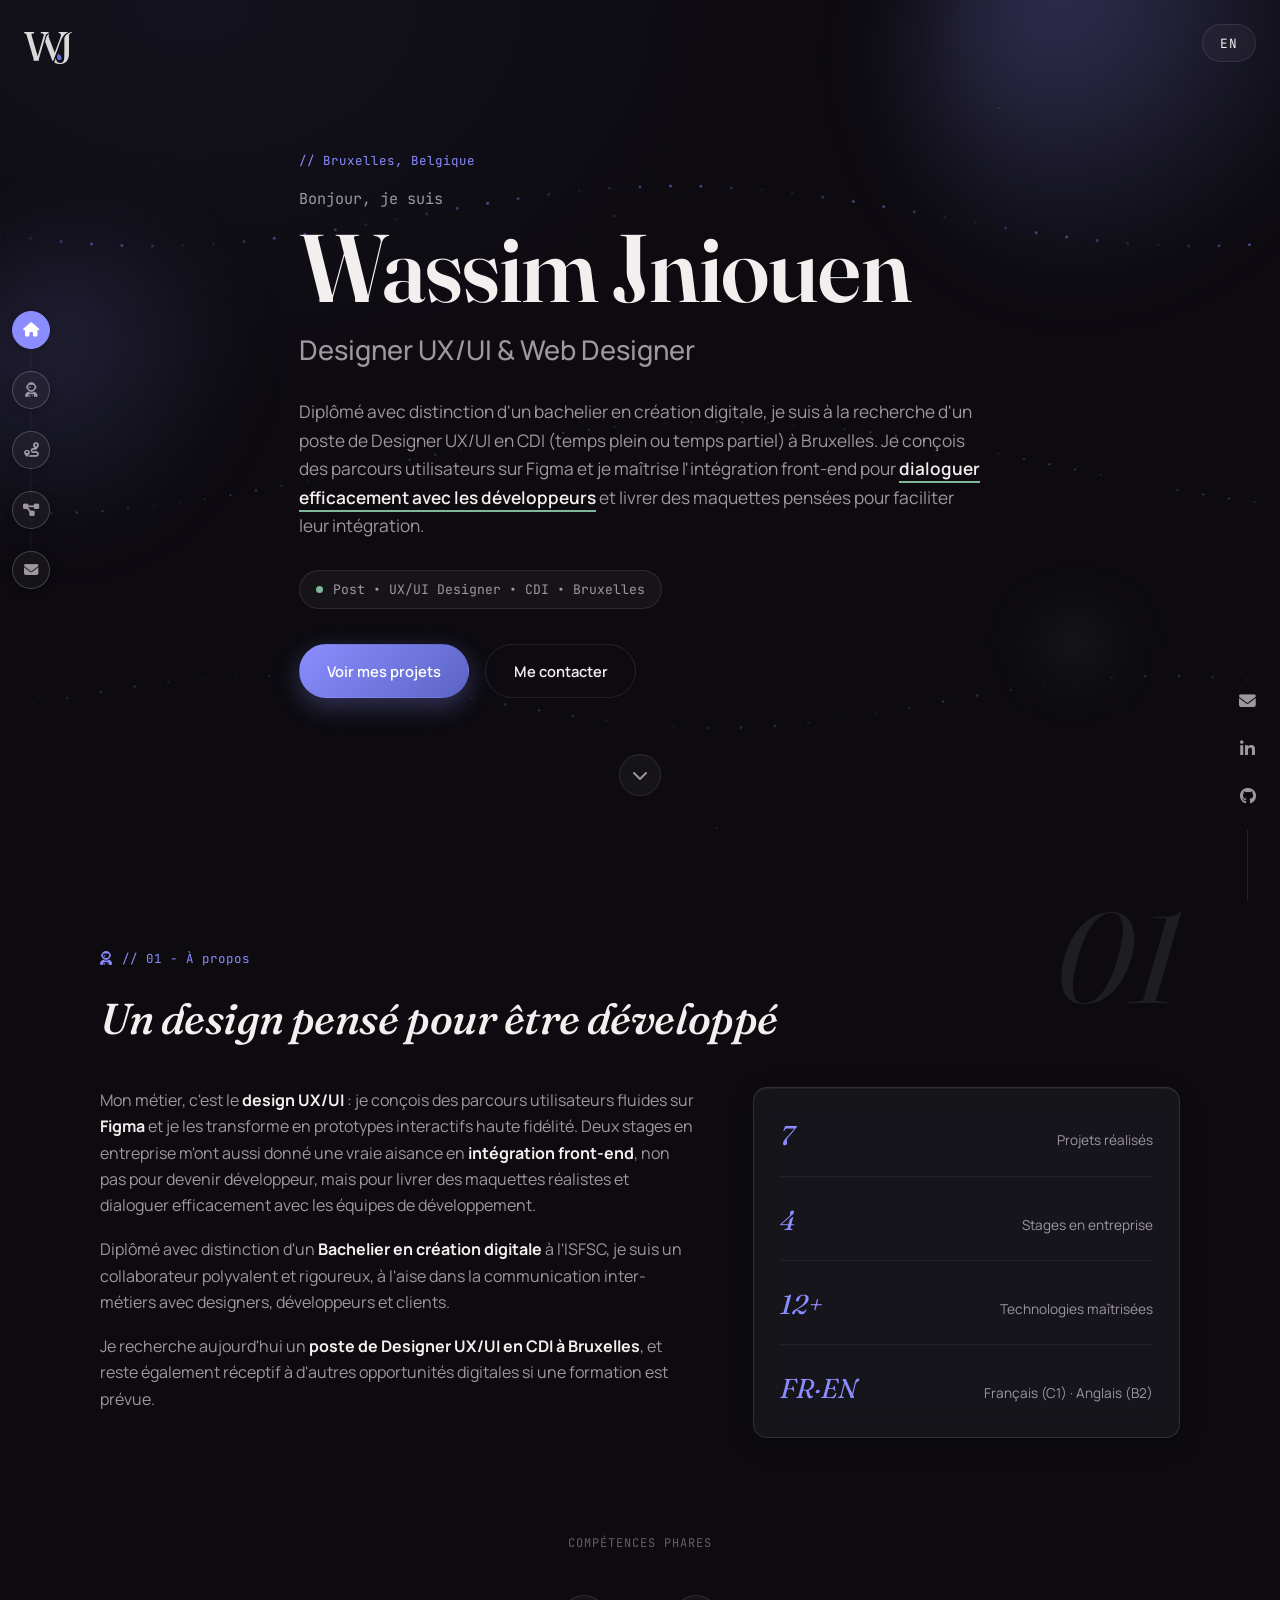
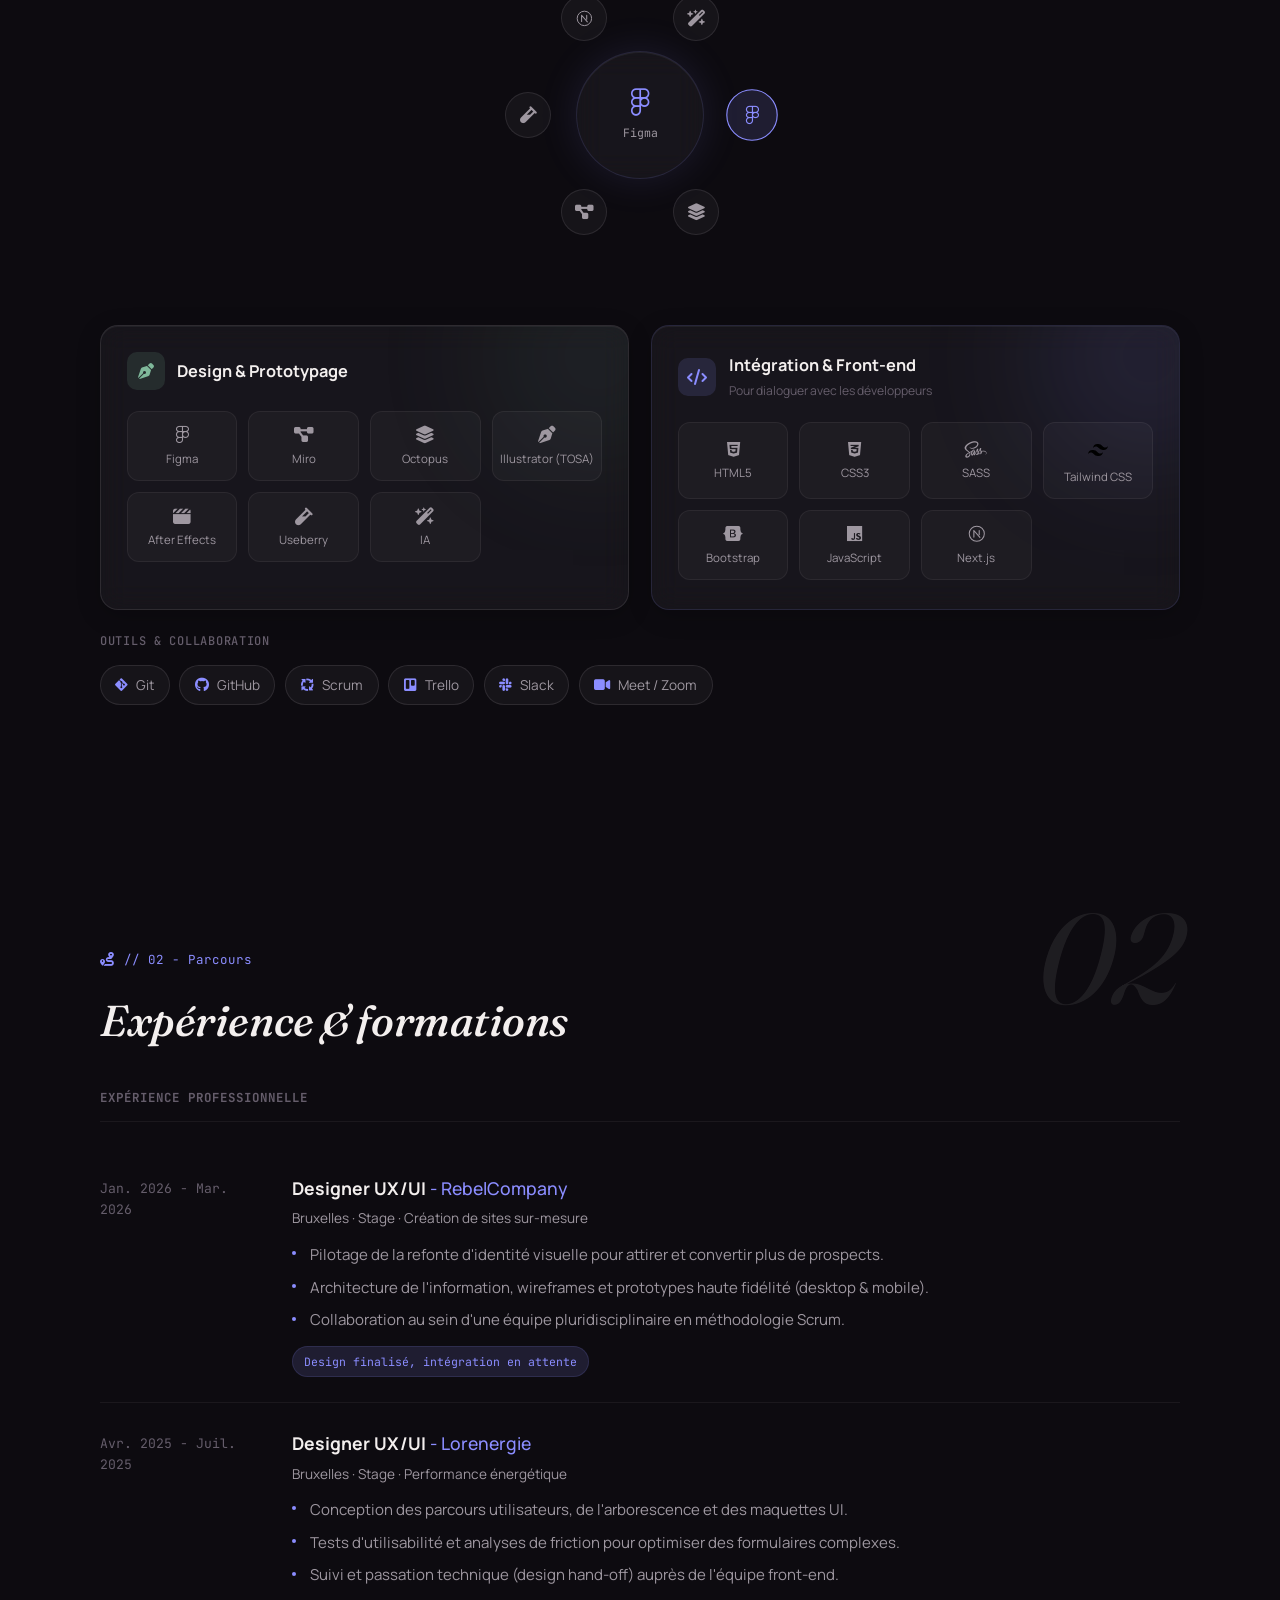
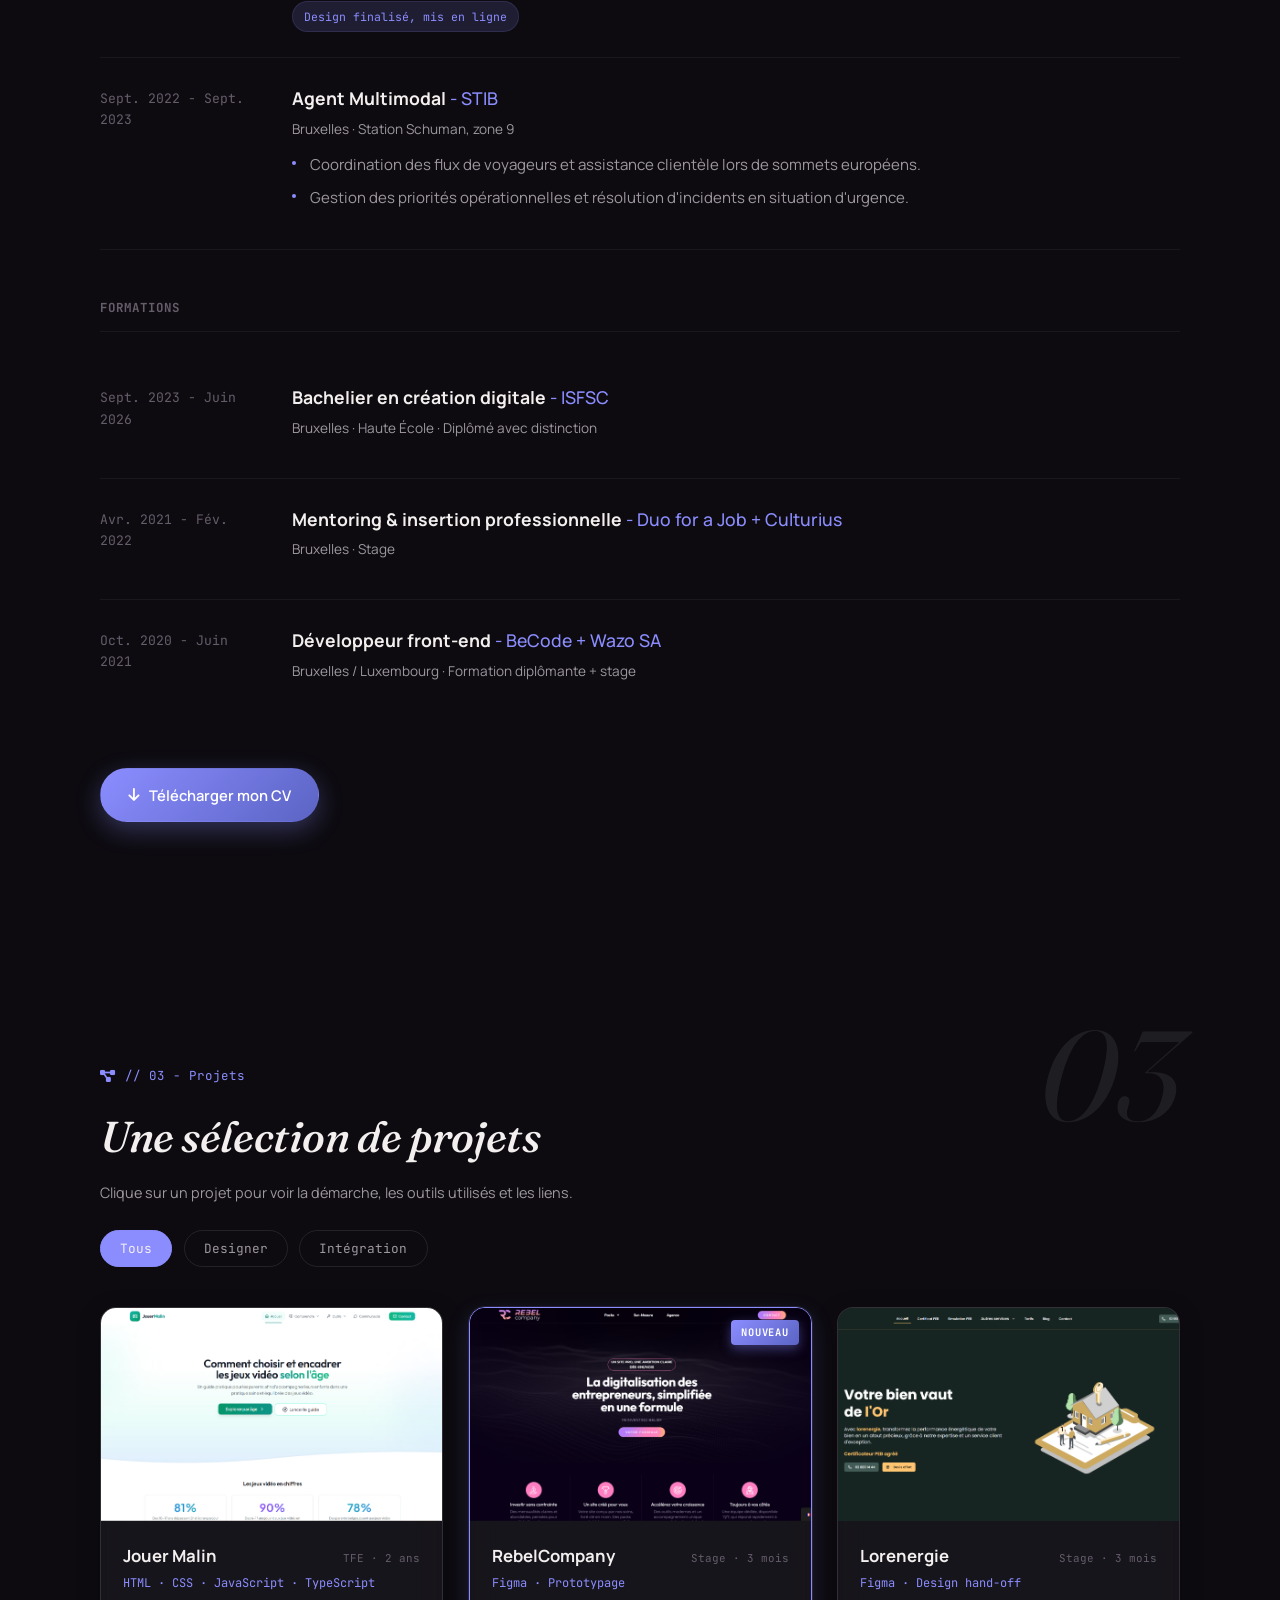
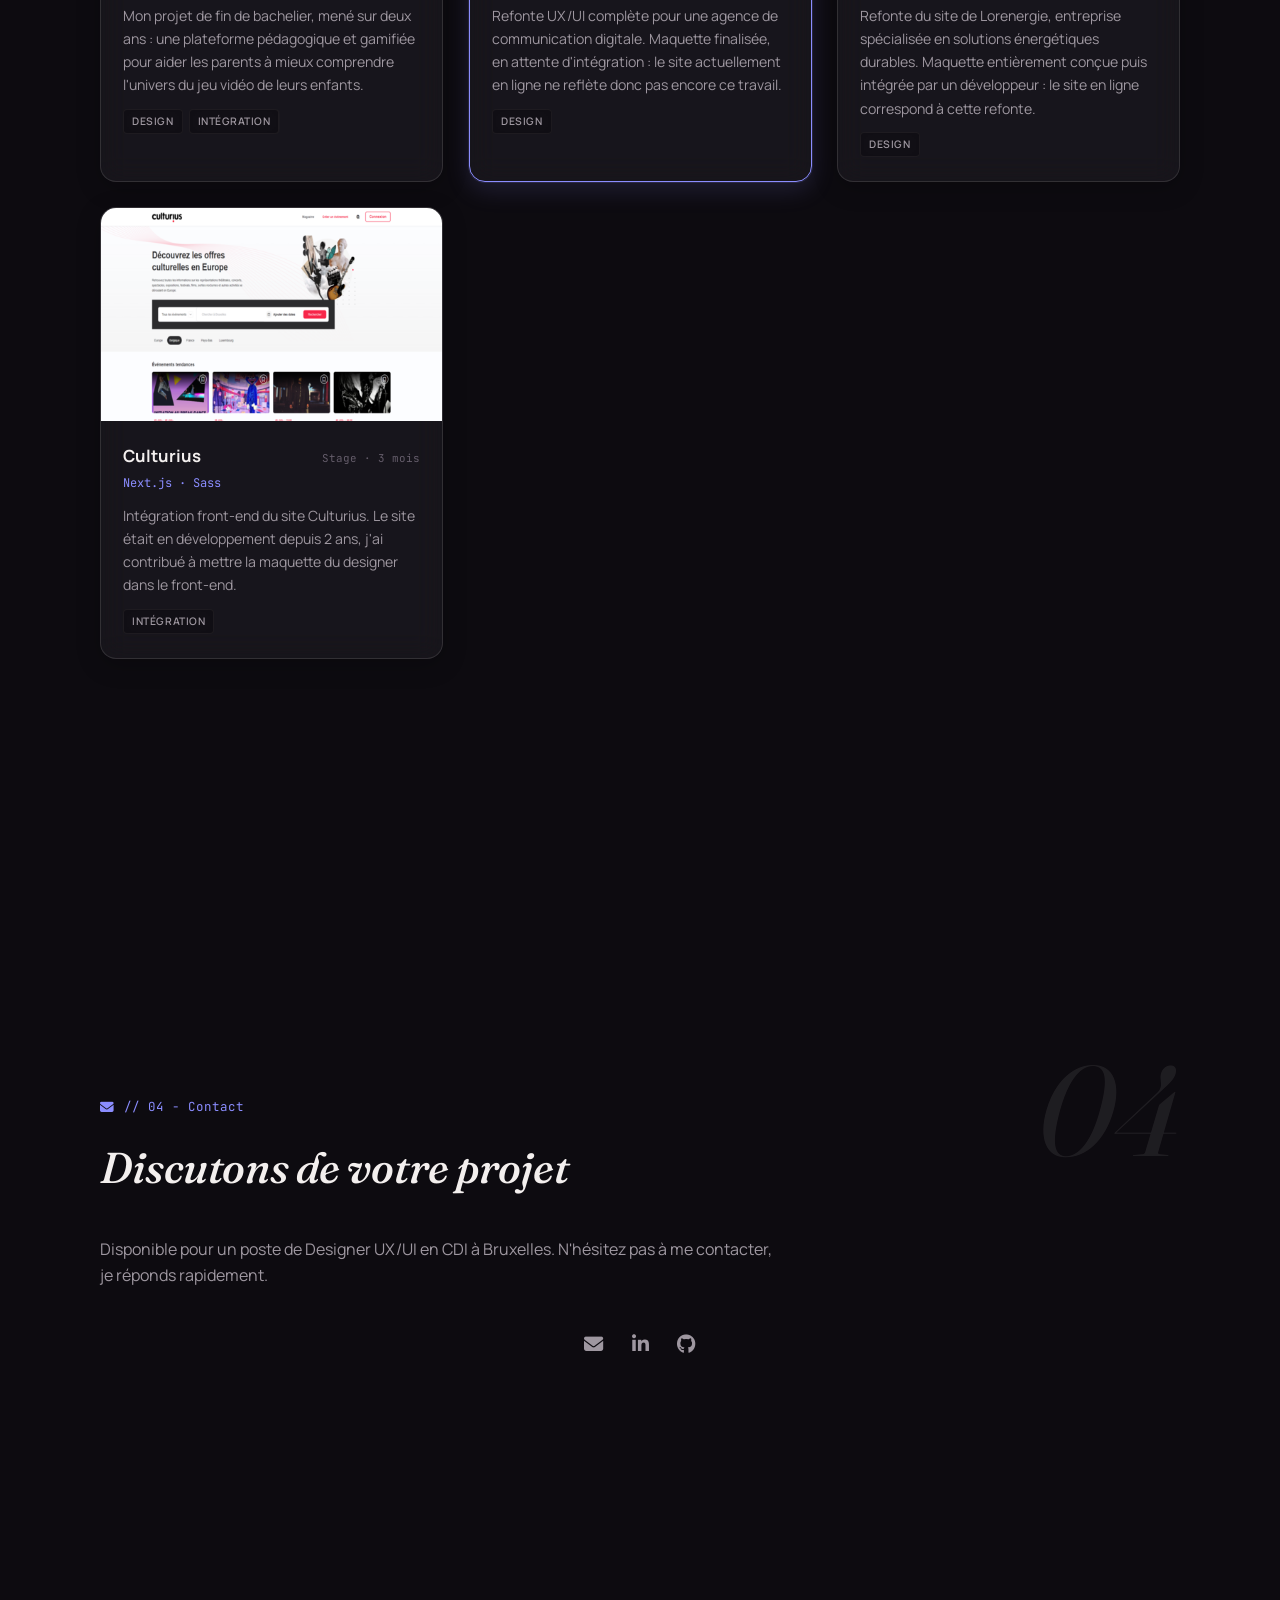
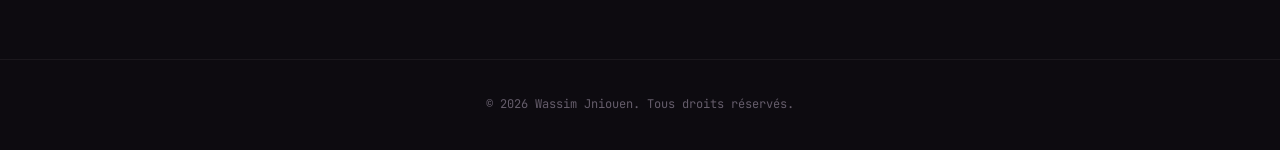
==== commit 6c8a7f42: "fix bug" ====
--- a/index.html
+++ b/index.html
@@ -5,7 +5,7 @@
     <meta name="viewport" content="width=device-width, initial-scale=1.0">
     <title>Wassim Jniouen - Designer UX/UI &amp; Web Designer</title>
     <meta name="description" content="Portfolio de Wassim Jniouen, Designer UX/UI basé à Bruxelles, à l'aise en intégration front-end.">
-    <link rel="shortcut icon" href="./assets/img/Plan de travail 1.png">
+    <link rel="shortcut icon" href="./assets/images/WJ.svg">
     <link rel="stylesheet" href="style.css">
     <link rel="stylesheet" href="https://cdnjs.cloudflare.com/ajax/libs/font-awesome/6.5.1/css/all.min.css">
 </head>
@@ -15,8 +15,13 @@
     <div class="starfield" aria-hidden="true"></div>
     <canvas class="particle-wave" id="particleWave" aria-hidden="true"></canvas>
 
+    <!-- Logo WJ -->
+    <a href="#sectionHome" class="logo-link" aria-label="Retour à l'accueil">
+        <img src="./assets/images/WJ.svg" alt="WJ Logo" class="logo-wj">
+    </a>
+
     <!-- Sélecteur de langue -->
-    <button id="languageToggle" class="language-toggle" data-fr="EN" data-en="FR" aria-label="Changer de langue"></button>
+    <button id="languageToggle" class="language-toggle" aria-label="Changer de langue"></button>
 
     <!-- Navigation : ligne de trajectoire avec points-repères -->
     <nav class="side-nav" aria-label="Navigation principale">
@@ -72,12 +77,12 @@
                 <h1 id="typing-text" class="hero-name" data-fr="Wassim Jniouen" data-en="Wassim Jniouen"></h1>
                 <h2 class="hero-role" data-fr="Designer UX/UI &amp; Web Designer" data-en="UX/UI Designer &amp; Web Designer"></h2>
                 <p class="hero-desc"
-                    data-fr="Diplômé avec distinction d'un Bachelor en création digitale, je conçois des parcours utilisateurs sur Figma et je maîtrise l'intégration front-end pour <span class='highlight'>dialoguer efficacement avec les développeurs</span> et livrer des maquettes pensées pour être codées."
-                    data-en="Graduated with distinction in Digital Creation, I design user journeys in Figma and I'm fluent in front-end integration to <span class='highlight'>communicate effectively with developers</span> and deliver mockups built to be coded."
+                    data-fr="Diplômé avec distinction d'un bachelier en création digitale, je suis à la recherche d'un poste de Designer UX/UI en CDI (temps plein ou temps partiel) à Bruxelles. Je conçois des parcours utilisateurs sur Figma et je maîtrise l'intégration front-end pour <span class='highlight'>dialoguer efficacement avec les développeurs</span> et livrer des maquettes pensées pour faciliter leur intégration."
+                    data-en="I graduated with honors with a bachelor's degree in digital design and am looking for a permanent UX/UI Designer position (full-time or part-time) in Brussels. I design user flows in Figma and am proficient in front-end integration, which allows me to <span class='highlight'>communicate effectively with developers</span> and deliver mockups designed to facilitate their integration."
                 ></p>
                 <div class="availability">
                     <span class="pulse-dot" aria-hidden="true"></span>
-                    <span data-fr="Recherche un poste de Designer UX/UI en CDI à Bruxelles" data-en="Looking for a full-time UX/UI Designer role in Brussels"></span>
+                    <span data-fr="Post • UX/UI Designer • CDI • Bruxelles" data-en="Role • UX/UI Designer • Full-time • Brussels"></span>
                 </div>
                 <div class="hero-actions">
                     <a href="#sectionProjects" class="btn btn-primary" data-fr="Voir mes projets" data-en="View my work"></a>
@@ -146,9 +151,9 @@
                             <span class="orbit-center-text" id="orbitText">Figma</span>
                         </div>
                         <button type="button" class="orbit-item" style="--i:0" data-icon="fa-brands fa-figma" data-text-fr="Figma" data-text-en="Figma" aria-label="Figma"><i class="fa-brands fa-figma" aria-hidden="true"></i></button>
-                        <button type="button" class="orbit-item" style="--i:1" data-icon="fa-solid fa-layer-group" data-text-fr="Octopus - Parcours utilisateur" data-text-en="Octopus - User flows" aria-label="Octopus"><i class="fa-solid fa-layer-group" aria-hidden="true"></i></button>
-                        <button type="button" class="orbit-item" style="--i:2" data-icon="fa-solid fa-diagram-project" data-text-fr="Miro - Brainstorming" data-text-en="Miro - Brainstorming" aria-label="Miro"><i class="fa-solid fa-diagram-project" aria-hidden="true"></i></button>
-                        <button type="button" class="orbit-item" style="--i:3" data-icon="fa-solid fa-vial" data-text-fr="Useberry - Tests utilisateurs" data-text-en="Useberry - User testing" aria-label="Useberry"><i class="fa-solid fa-vial" aria-hidden="true"></i></button>
+                        <button type="button" class="orbit-item" style="--i:1" data-icon="fa-solid fa-layer-group" data-text-fr="Octopus" data-text-en="Octopus" aria-label="Octopus"><i class="fa-solid fa-layer-group" aria-hidden="true"></i></button>
+                        <button type="button" class="orbit-item" style="--i:2" data-icon="fa-solid fa-diagram-project" data-text-fr="Miro" data-text-en="Miro" aria-label="Miro"><i class="fa-solid fa-diagram-project" aria-hidden="true"></i></button>
+                        <button type="button" class="orbit-item" style="--i:3" data-icon="fa-solid fa-vial" data-text-fr="Useberry" data-text-en="Useberry" aria-label="Useberry"><i class="fa-solid fa-vial" aria-hidden="true"></i></button>
                         <button type="button" class="orbit-item" style="--i:4" data-text-fr="Next.js" data-text-en="Next.js" aria-label="Next.js"><svg class="icon-nextjs" viewBox="0 0 24 24" aria-hidden="true"><circle cx="12" cy="12" r="10.3" fill="none" stroke="currentColor" stroke-width="1.4"/><path d="M8 7.5v9M8 7.5l8.2 9.4M15.3 7.5v5.6" fill="none" stroke="currentColor" stroke-width="1.5" stroke-linecap="round" stroke-linejoin="round"/></svg></button>
                         <button type="button" class="orbit-item" style="--i:5" data-icon="fa-solid fa-wand-magic-sparkles" data-text-fr="IA" data-text-en="AI" aria-label="IA"><i class="fa-solid fa-wand-magic-sparkles" aria-hidden="true"></i></button>
                     </div>
@@ -428,7 +433,7 @@
                 <i class="fa-solid fa-xmark"></i>
             </button>
             <div class="modal-image" id="modalImageWrap">
-                <img id="modalImage" src="" alt="">
+                <img id="modalImage" src="" alt="" class="zoomable-image">
             </div>
             <div class="modal-body">
                 <div class="modal-head">
@@ -445,6 +450,16 @@
         </div>
     </div>
 
+    <!-- Lightbox pour zoom d'image -->
+    <div class="lightbox" id="imageLightbox" hidden>
+        <button class="lightbox-close" id="lightboxClose" aria-label="Fermer">
+            <i class="fa-solid fa-xmark"></i>
+        </button>
+        <div class="lightbox-content">
+            <img id="lightboxImage" src="" alt="">
+        </div>
+    </div>
+
     <script src="script.js"></script>
 </body>
 </html>
--- a/style.css
+++ b/style.css
@@ -59,6 +59,7 @@
 
 @media (max-width: 900px) {
     body { padding-bottom: 72px; }
+    .section { padding-bottom: 60px; }
 }
 
 :focus-visible {
@@ -134,6 +135,39 @@
 @keyframes glowIdle {
     0%, 100% { transform: scale(1); }
     50% { transform: scale(1.08); }
+}
+
+/*==============================================================================
+   LOGO WJ
+==============================================================================*/
+.logo-link {
+    position: fixed;
+    top: 24px;
+    left: 24px;
+    z-index: 1000;
+    width: 48px;
+    height: 48px;
+    display: flex;
+    align-items: center;
+    justify-content: center;
+    transition: transform 0.3s var(--ease);
+}
+.logo-link:hover {
+    transform: scale(1.05);
+}
+.logo-wj {
+    width: 100%;
+    height: 100%;
+    object-fit: contain;
+}
+
+@media (max-width: 900px) {
+    .logo-link {
+        top: 16px;
+        left: 16px;
+        width: 40px;
+        height: 40px;
+    }
 }
 
 /*==============================================================================
@@ -368,8 +402,10 @@
 .btn {
     display: inline-flex;
     align-items: center;
+    justify-content: center;
     gap: 0.6rem;
     padding: 0.85rem 1.7rem;
+    min-height: 48px;
     border-radius: 999px;
     font-family: var(--font-body);
     font-weight: 600;
@@ -534,7 +570,7 @@
 
 .scroll-hint {
     position: absolute;
-    bottom: 28px;
+    bottom: 8px;
     left: 50%;
     transform: translateX(-50%);
     width: 42px;
@@ -1000,11 +1036,11 @@
     height: 100%;
 }
 .skill-icon-tailwind svg path {
-    fill: #9e97a0;
+    fill: var(--text-dim);
     transition: fill 0.3s var(--ease);
 }
 .skill-tile:hover .skill-icon-tailwind svg path {
-    fill: #8b8dff;
+    fill: var(--accent);
 }
 
 .project-image {
@@ -1123,6 +1159,14 @@
 }
 .social-rail-footer a { font-size: 1.2rem; }
 
+@media (max-width: 900px) {
+    .social-rail-footer {
+        display: flex;
+        justify-content: center;
+        margin-top: 2rem;
+    }
+}
+
 .footer {
     position: relative;
     z-index: 2;
@@ -1137,7 +1181,7 @@
    RESPONSIVE
 ==============================================================================*/
 @media (max-width: 640px) {
-    .section { padding: 120px 20px 80px; }
+    .section { padding: 140px 20px 100px; }
     .section-title { margin-bottom: 2rem; }
 }
 
@@ -1299,6 +1343,66 @@
 }
 
 /*==============================================================================
+   LIGHTBOX — zoom d'image
+==============================================================================*/
+.lightbox {
+    position: fixed;
+    inset: 0;
+    z-index: 2000;
+    background: rgba(0, 0, 0, 0.95);
+    display: flex;
+    align-items: center;
+    justify-content: center;
+    padding: 2rem;
+    opacity: 0;
+    transition: opacity 0.3s var(--ease);
+}
+.lightbox[hidden] { display: none; }
+.lightbox:not([hidden]) { opacity: 1; }
+
+.lightbox-close {
+    position: absolute;
+    top: 24px;
+    right: 24px;
+    width: 48px;
+    height: 48px;
+    display: flex;
+    align-items: center;
+    justify-content: center;
+    background: var(--surface);
+    border: 1px solid var(--border);
+    border-radius: 50%;
+    color: var(--text);
+    cursor: pointer;
+    transition: var(--ease) 0.3s;
+    z-index: 10;
+}
+.lightbox-close:hover { border-color: var(--accent); color: var(--accent); }
+
+.lightbox-content {
+    max-width: 90vw;
+    max-height: 90vh;
+    display: flex;
+    align-items: center;
+    justify-content: center;
+}
+.lightbox-content img {
+    max-width: 100%;
+    max-height: 90vh;
+    object-fit: contain;
+    border-radius: 8px;
+    box-shadow: 0 20px 60px rgba(0, 0, 0, 0.5);
+}
+
+.zoomable-image {
+    cursor: zoom-in;
+    transition: transform 0.3s var(--ease);
+}
+.zoomable-image:hover {
+    transform: scale(1.02);
+}
+
+/*==============================================================================
    SCROLLBAR
 ==============================================================================*/
 ::-webkit-scrollbar { width: 6px; }
@@ -1497,6 +1601,18 @@
     border-top: 1px solid var(--border-soft);
 }
 
+@media (max-width: 900px) {
+    .case-footer {
+        flex-direction: row;
+        justify-content: space-between;
+        width: 100%;
+    }
+    .case-footer .btn {
+        flex: 1;
+        max-width: 48%;
+    }
+}
+
 @media (max-width: 640px) {
     .case-main { padding: 100px 20px 70px; }
     .case-meta-row { gap: 1.4rem; }
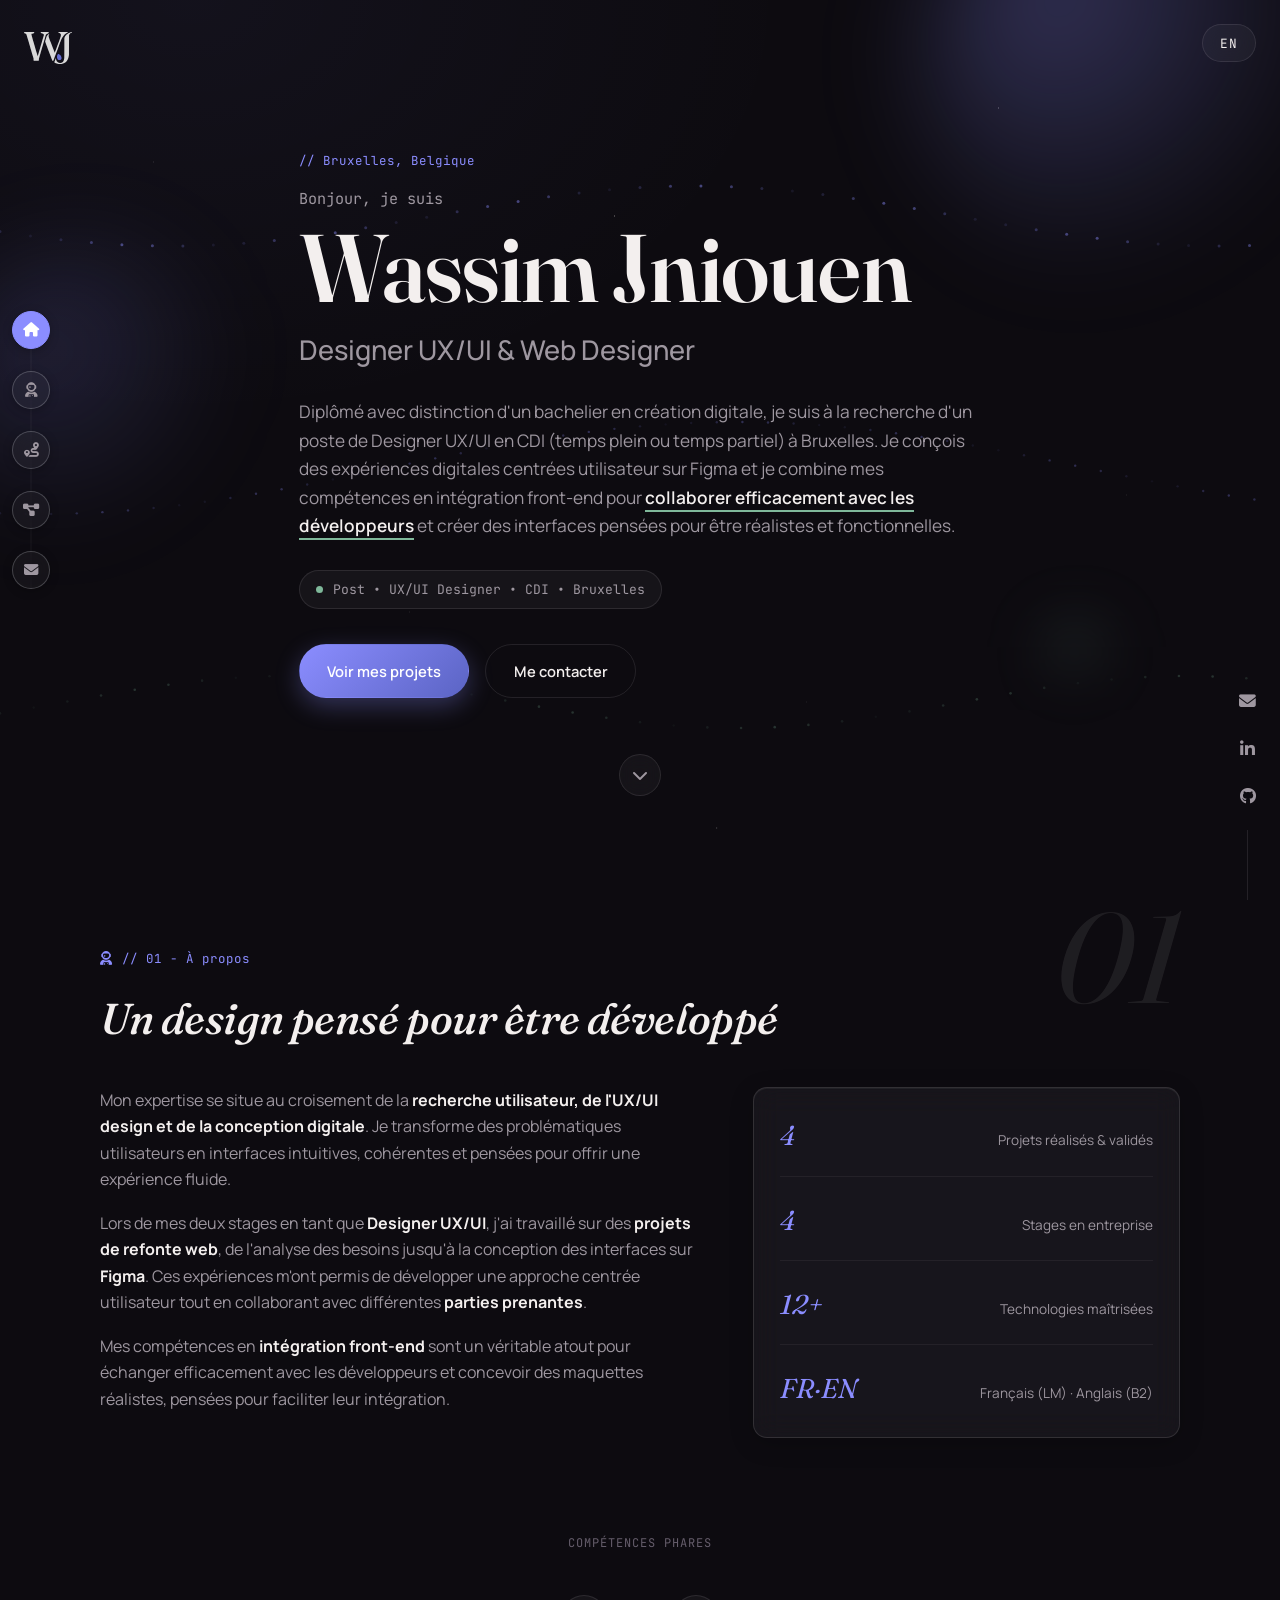
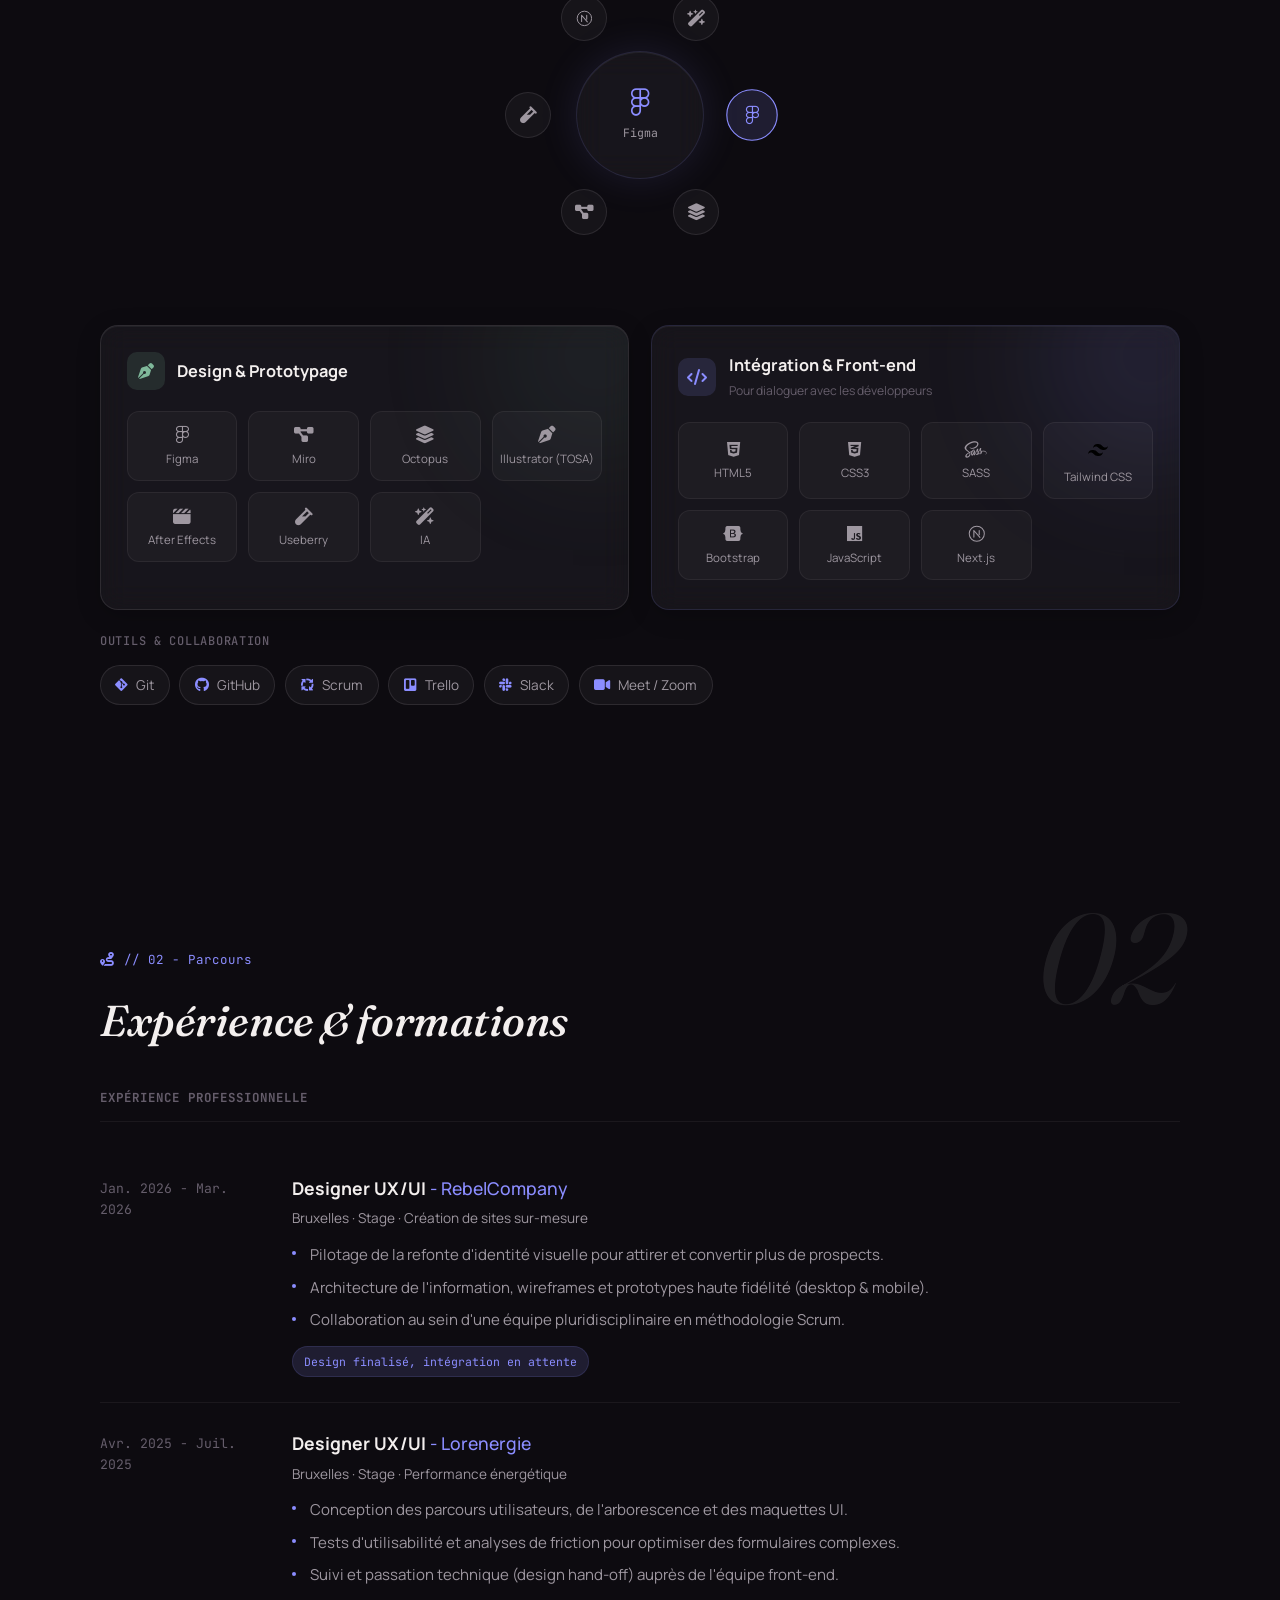
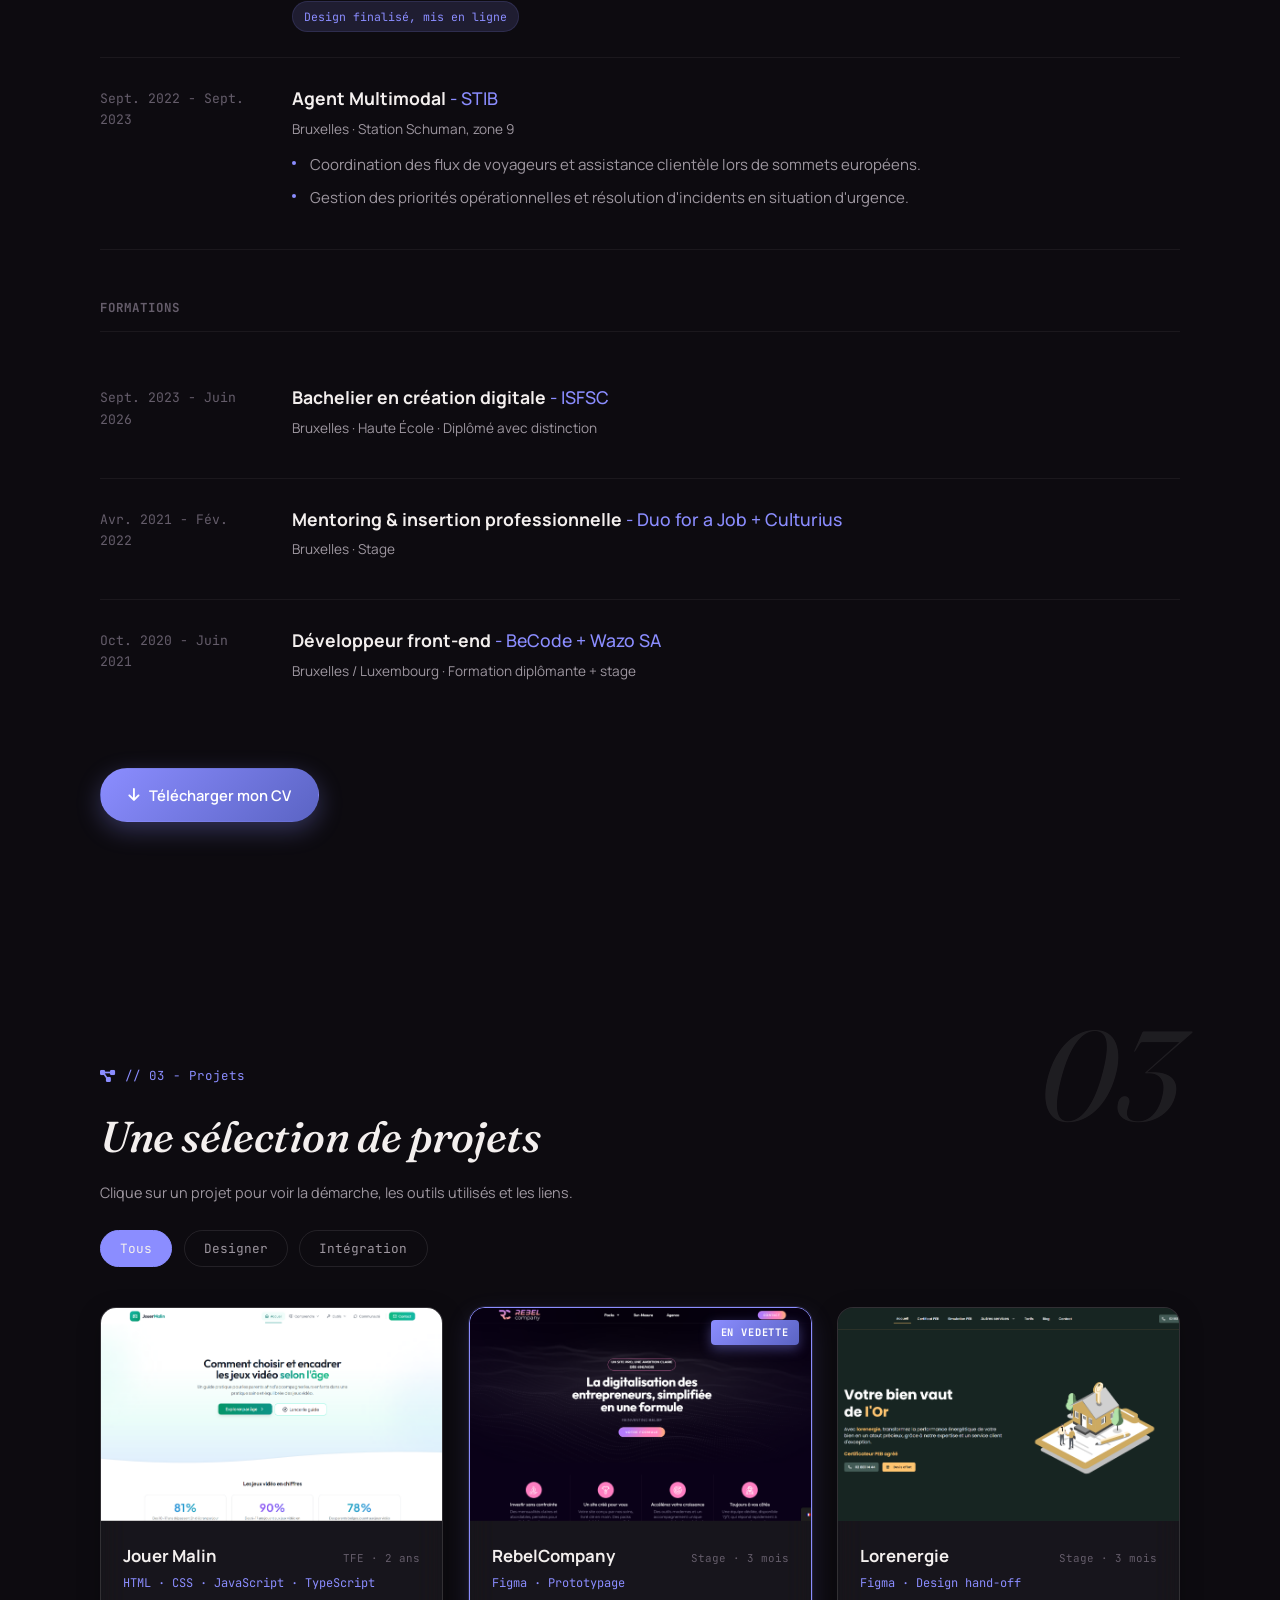
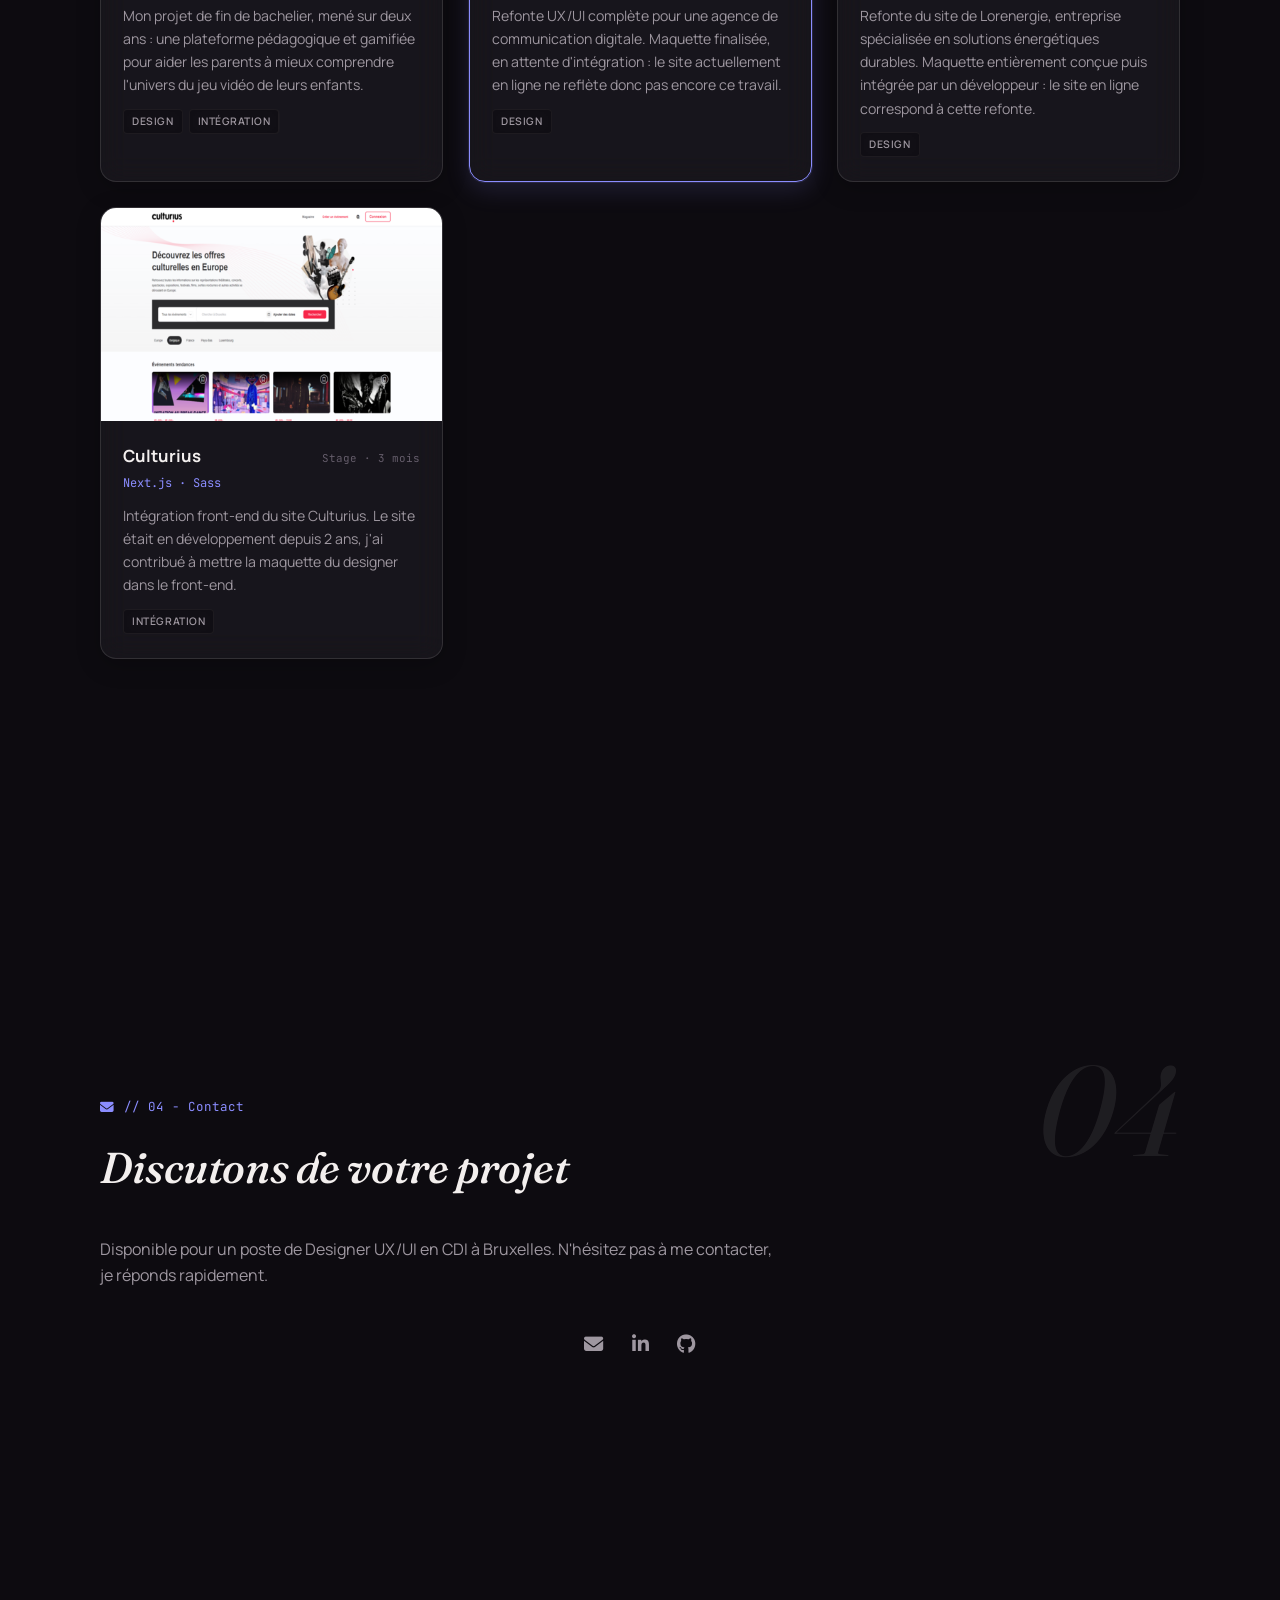
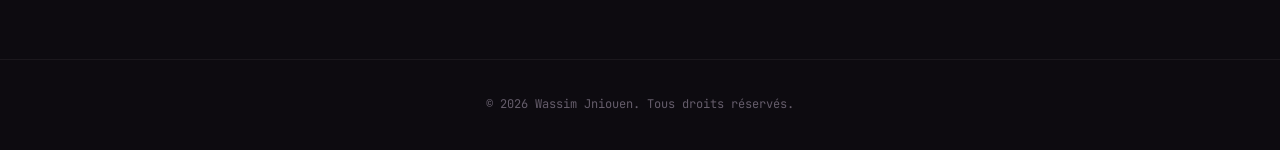
==== commit ef7fd687: "new png + copywriting" ====
--- a/index.html
+++ b/index.html
@@ -77,8 +77,8 @@
                 <h1 id="typing-text" class="hero-name" data-fr="Wassim Jniouen" data-en="Wassim Jniouen"></h1>
                 <h2 class="hero-role" data-fr="Designer UX/UI &amp; Web Designer" data-en="UX/UI Designer &amp; Web Designer"></h2>
                 <p class="hero-desc"
-                    data-fr="Diplômé avec distinction d'un bachelier en création digitale, je suis à la recherche d'un poste de Designer UX/UI en CDI (temps plein ou temps partiel) à Bruxelles. Je conçois des parcours utilisateurs sur Figma et je maîtrise l'intégration front-end pour <span class='highlight'>dialoguer efficacement avec les développeurs</span> et livrer des maquettes pensées pour faciliter leur intégration."
-                    data-en="I graduated with honors with a bachelor's degree in digital design and am looking for a permanent UX/UI Designer position (full-time or part-time) in Brussels. I design user flows in Figma and am proficient in front-end integration, which allows me to <span class='highlight'>communicate effectively with developers</span> and deliver mockups designed to facilitate their integration."
+                    data-fr="Diplômé avec distinction d'un bachelier en création digitale, je suis à la recherche d'un poste de Designer UX/UI en CDI (temps plein ou temps partiel) à Bruxelles. Je conçois des expériences digitales centrées utilisateur sur Figma et je combine mes compétences en intégration front-end pour <span class='highlight'>collaborer efficacement avec les développeurs</span> et créer des interfaces pensées pour être réalistes et fonctionnelles."
+                    data-en="I graduated with honors with a bachelor's degree in digital creation and am looking for a full-time or part-time UX/UI Designer position in Brussels. I design user-centered digital experiences in Figma and combine my front-end integration skills to <span class='highlight'>collaborate effectively with developers</span> and create realistic, functional interfaces."
                 ></p>
                 <div class="availability">
                     <span class="pulse-dot" aria-hidden="true"></span>
@@ -112,21 +112,23 @@
 
                 <div class="about-grid">
                     <div class="about-text" data-reveal>
-                        <p data-fr="Mon métier, c'est le <strong>design UX/UI</strong> : je conçois des parcours utilisateurs fluides sur <strong>Figma</strong> et je les transforme en prototypes interactifs haute fidélité. Deux stages en entreprise m'ont aussi donné une vraie aisance en <strong>intégration front-end</strong>, non pas pour devenir développeur, mais pour livrer des maquettes réalistes et dialoguer efficacement avec les équipes de développement."
-                           data-en="My craft is <strong>UX/UI design</strong>: I design smooth user journeys in <strong>Figma</strong> and turn them into high-fidelity interactive prototypes. Two company internships also gave me real fluency in <strong>front-end integration</strong>, not to become a developer, but to deliver realistic mockups and communicate effectively with development teams."
+                        <p data-fr="Mon expertise se situe au croisement de la <strong>recherche utilisateur, de l'UX/UI design et de la conception digitale</strong>. Je transforme des problématiques utilisateurs en interfaces intuitives, cohérentes et pensées pour offrir une expérience fluide."
+                        data-en="My expertise lies at the intersection of <strong>user research, UX/UI design and digital creation</strong>. I transform user challenges into intuitive, consistent interfaces designed to deliver seamless experiences."
                         ></p>
-                        <p data-fr="Diplômé avec distinction d'un <strong>Bachelier en création digitale</strong> à l'ISFSC, je suis un collaborateur polyvalent et rigoureux, à l'aise dans la communication inter-métiers avec designers, développeurs et clients."
-                           data-en="Graduated with distinction from a <strong>Bachelor in Digital Creation</strong> at ISFSC, I'm a versatile, detail-oriented collaborator, comfortable bridging conversations between designers, developers and clients."
+
+                        <p data-fr="Lors de mes deux stages en tant que <strong>Designer UX/UI</strong>, j'ai travaillé sur des <strong>projets de refonte web</strong>, de l'analyse des besoins jusqu'à la conception des interfaces sur <strong>Figma</strong>. Ces expériences m'ont permis de développer une approche centrée utilisateur tout en collaborant avec différentes <strong>parties prenantes</strong>."
+                        data-en="During my two internships as a <strong>UX/UI Designer</strong>, I worked on <strong>web redesign projects</strong>, from needs analysis to interface design in <strong>Figma</strong>. These experiences helped me develop a user-centered approach while collaborating with different <strong>stakeholders</strong>."
                         ></p>
-                        <p data-fr="Je recherche aujourd'hui un <strong>poste de Designer UX/UI en CDI à Bruxelles</strong>, et reste également réceptif à d'autres opportunités digitales si une formation est prévue."
-                           data-en="I'm currently looking for a <strong>full-time UX/UI Designer role in Brussels</strong>, and remain open to other digital opportunities where training is provided."
+
+                        <p data-fr="Mes compétences en <strong>intégration front-end</strong> sont un véritable atout pour <span class='highlight'>échanger efficacement avec les développeurs</span> et concevoir des maquettes réalistes, pensées pour faciliter leur intégration."
+                        data-en="My <strong>front-end integration skills</strong> are a real asset, allowing me to <span class='highlight'>communicate effectively with developers</span> and create realistic mockups designed for smoother implementation."
                         ></p>
                     </div>
 
                     <div class="stats-panel" data-reveal>
                         <div class="stat-row">
-                            <span class="stat-number">7</span>
-                            <span class="stat-label" data-fr="Projets réalisés" data-en="Projects delivered"></span>
+                            <span class="stat-number">4</span>
+                            <span class="stat-label" data-fr="Projets réalisés & validés" data-en="Projects delivered & validated"></span>
                         </div>
                         <div class="stat-row">
                             <span class="stat-number">4</span>
@@ -138,7 +140,7 @@
                         </div>
                         <div class="stat-row">
                             <span class="stat-number">FR·EN</span>
-                            <span class="stat-label" data-fr="Français (C1) · Anglais (B2)" data-en="French (C1) · English (B2)"></span>
+                            <span class="stat-label" data-fr="Français (LM) · Anglais (B2)" data-en="French (Native) · English (B2)"></span>
                         </div>
                     </div>
                 </div>
@@ -337,7 +339,7 @@
                     </div>
 
                     <div class="project-card project-card-featured" tabindex="0" role="button" aria-haspopup="dialog" data-project="rebelcompany" data-role="designer">
-                        <div class="featured-badge" data-fr="NOUVEAU" data-en="NEW"></div>
+                        <div class="featured-badge" data-fr="EN VEDETTE" data-en="Featured"></div>
                         <div class="project-image">
                             <img src="./assets/images/rebelcompany/rebelCompany.png" alt="RebelCompany">
                             <span class="project-overlay"><i class="fa-solid fa-arrows-up-down-left-right"></i></span>
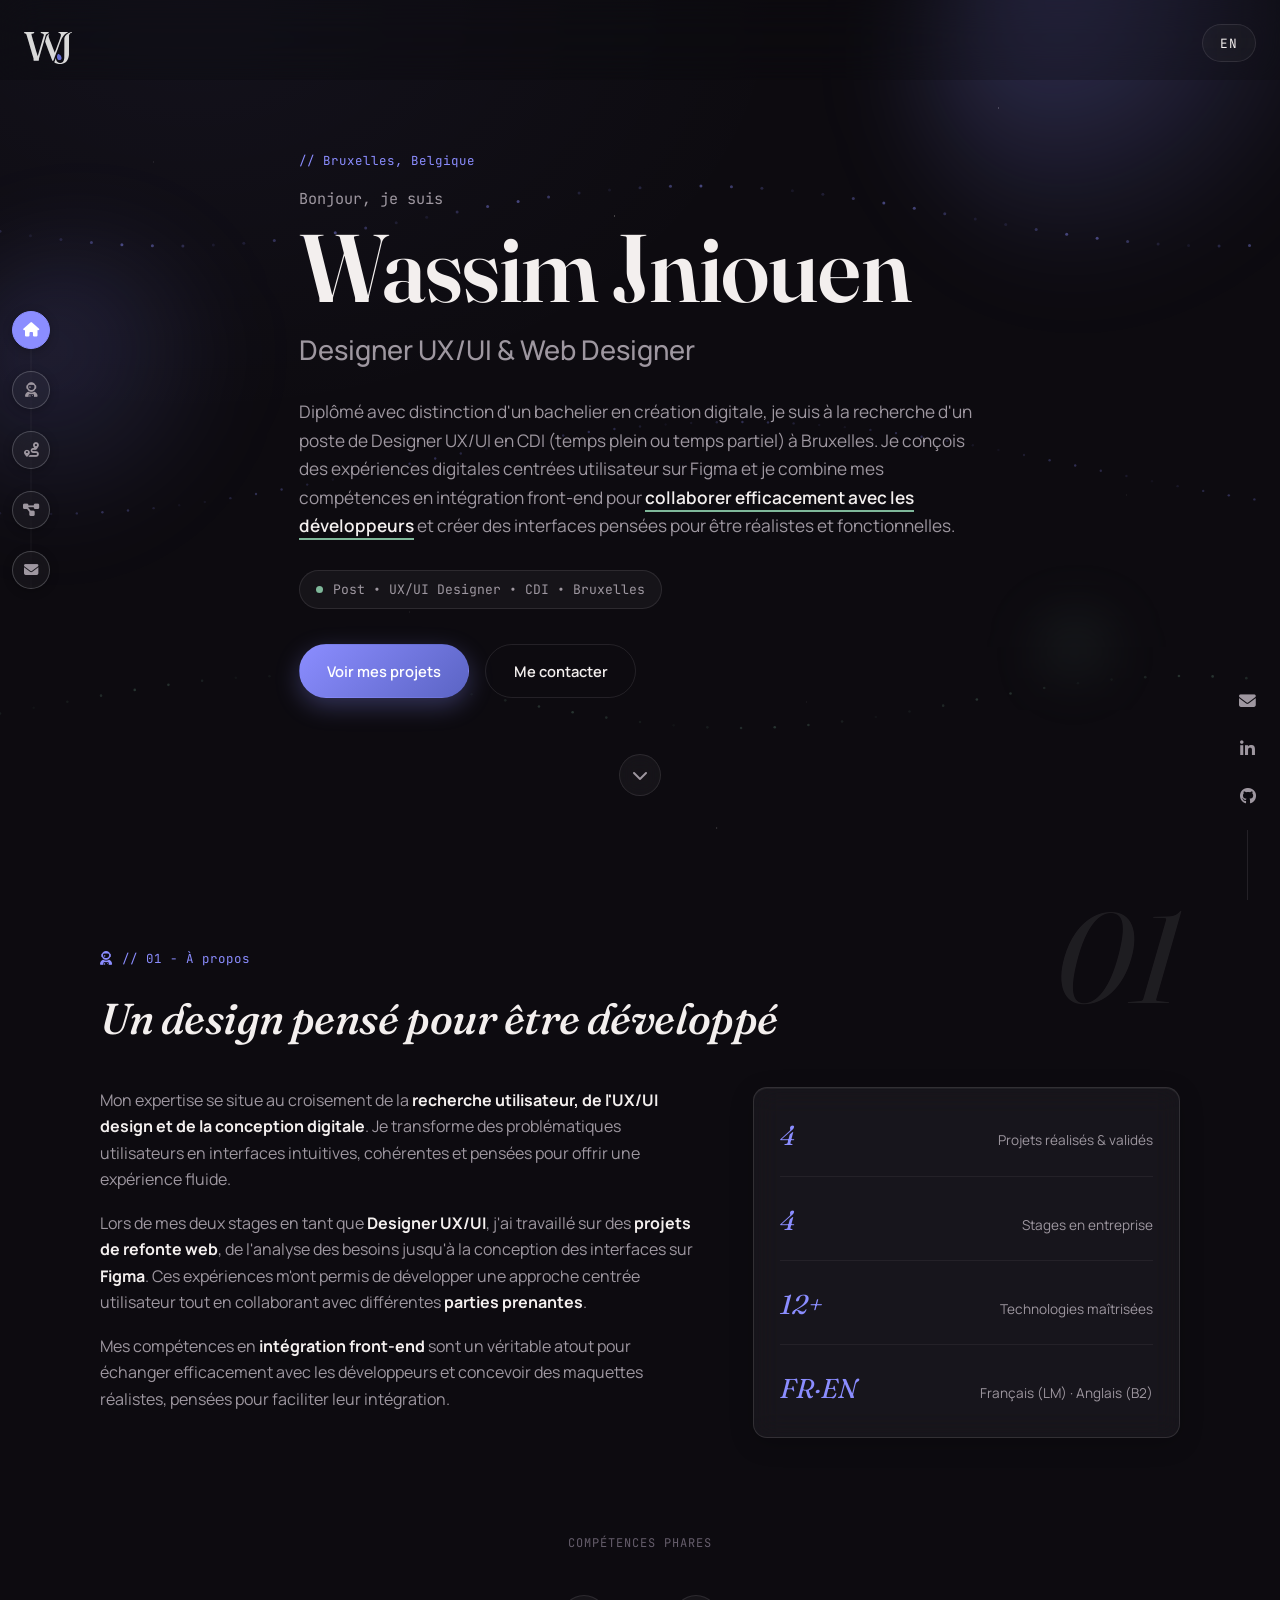
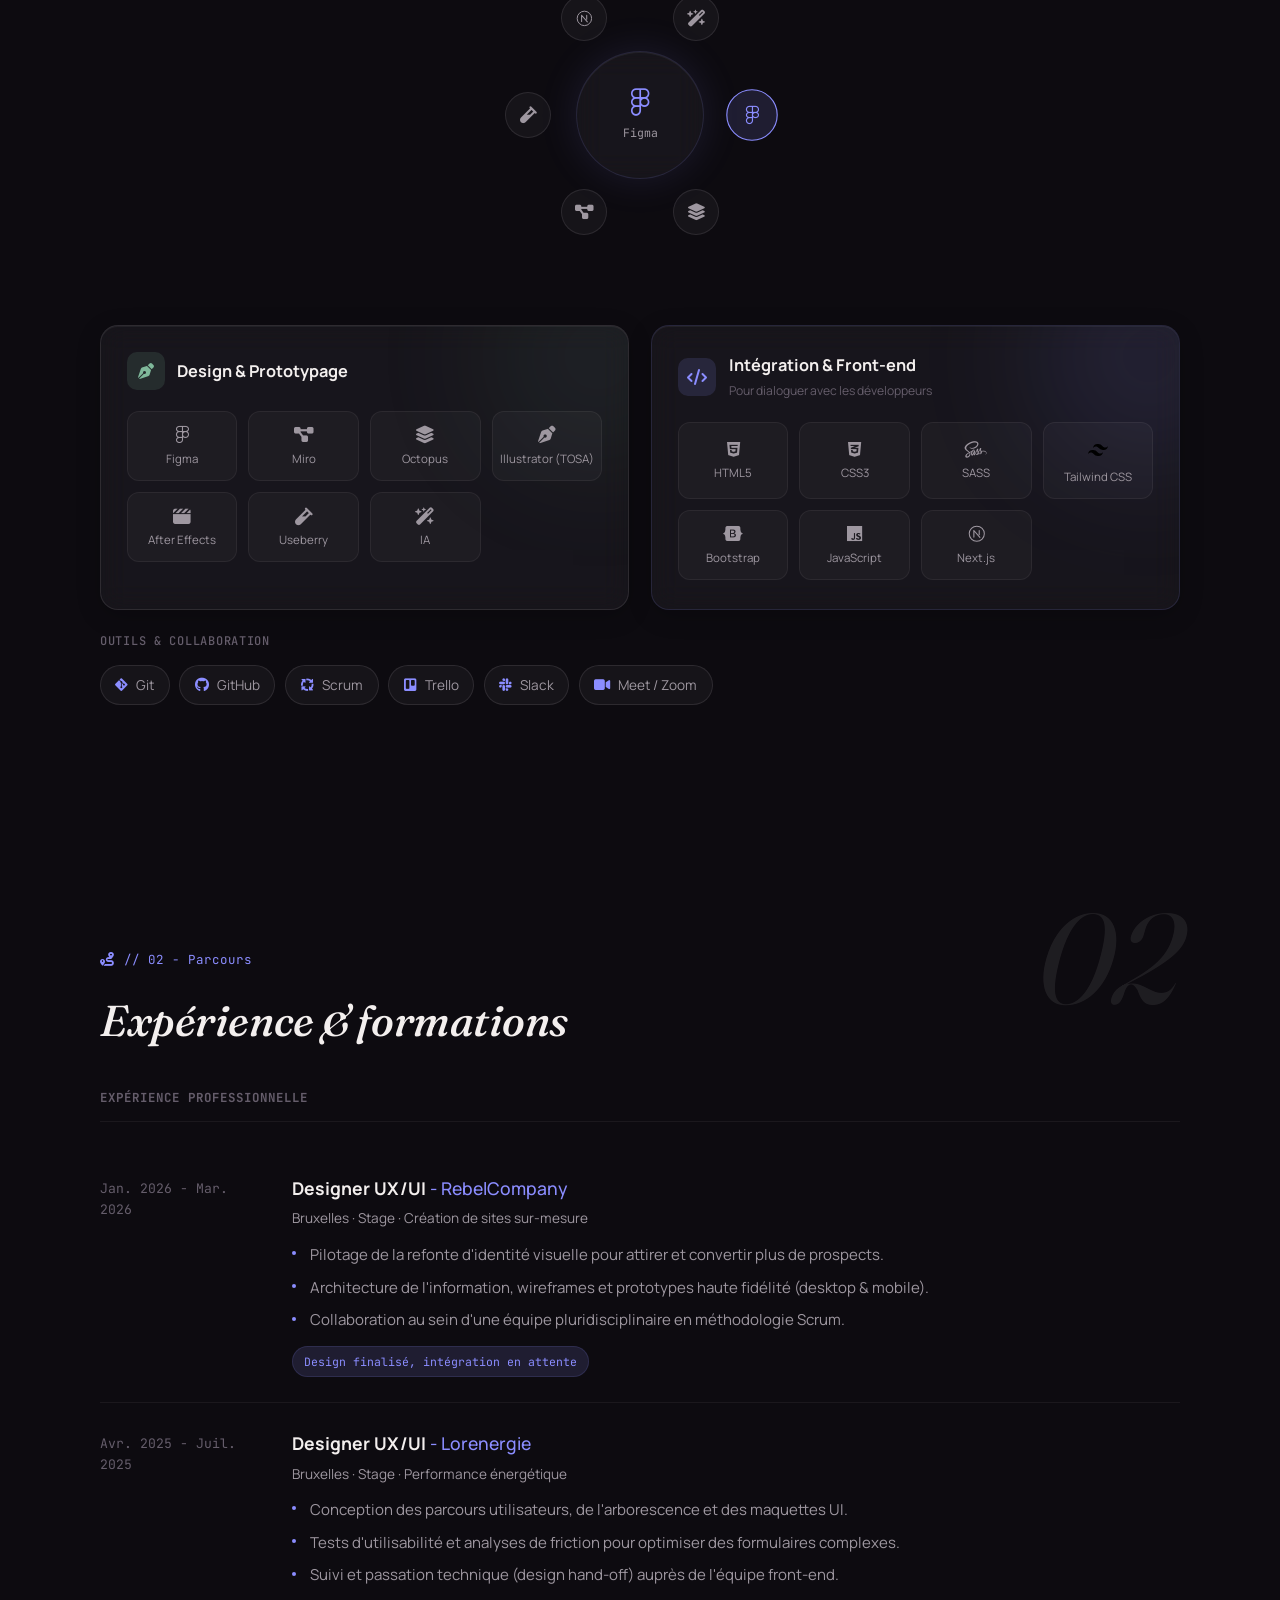
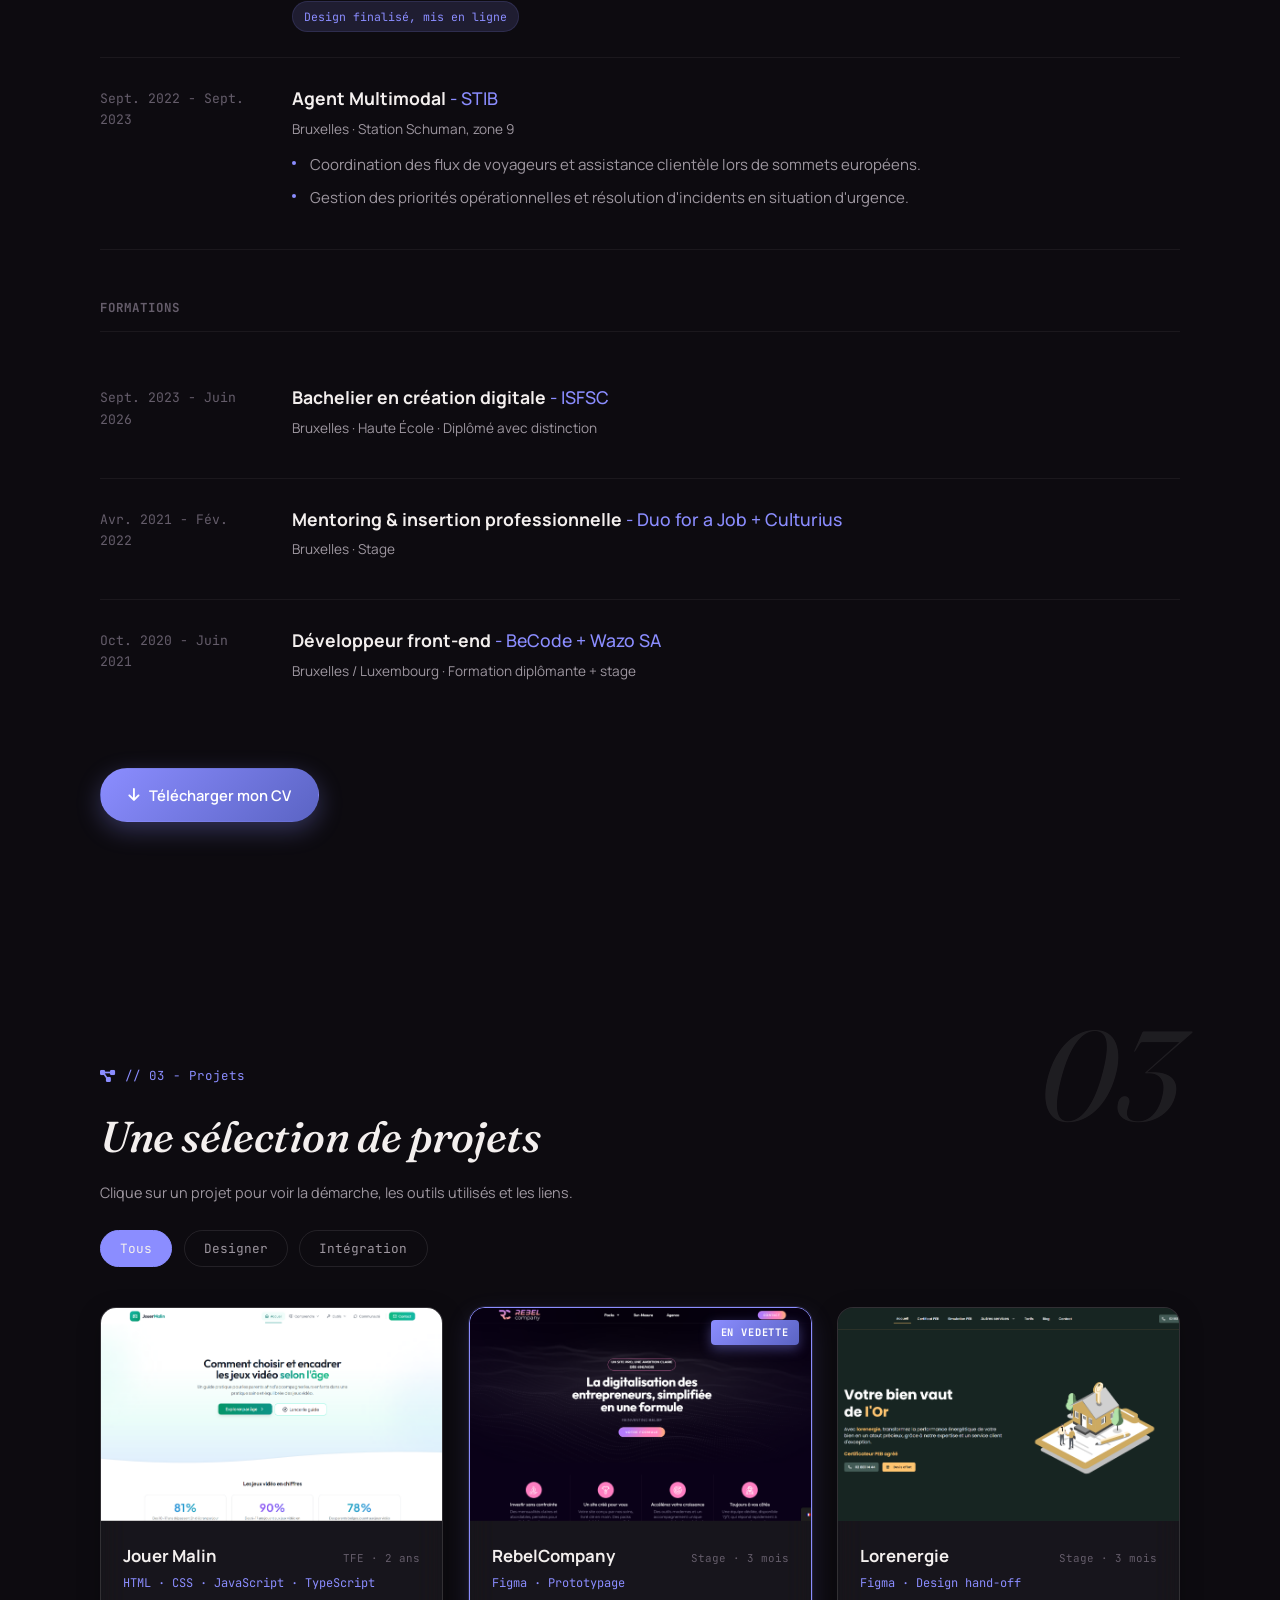
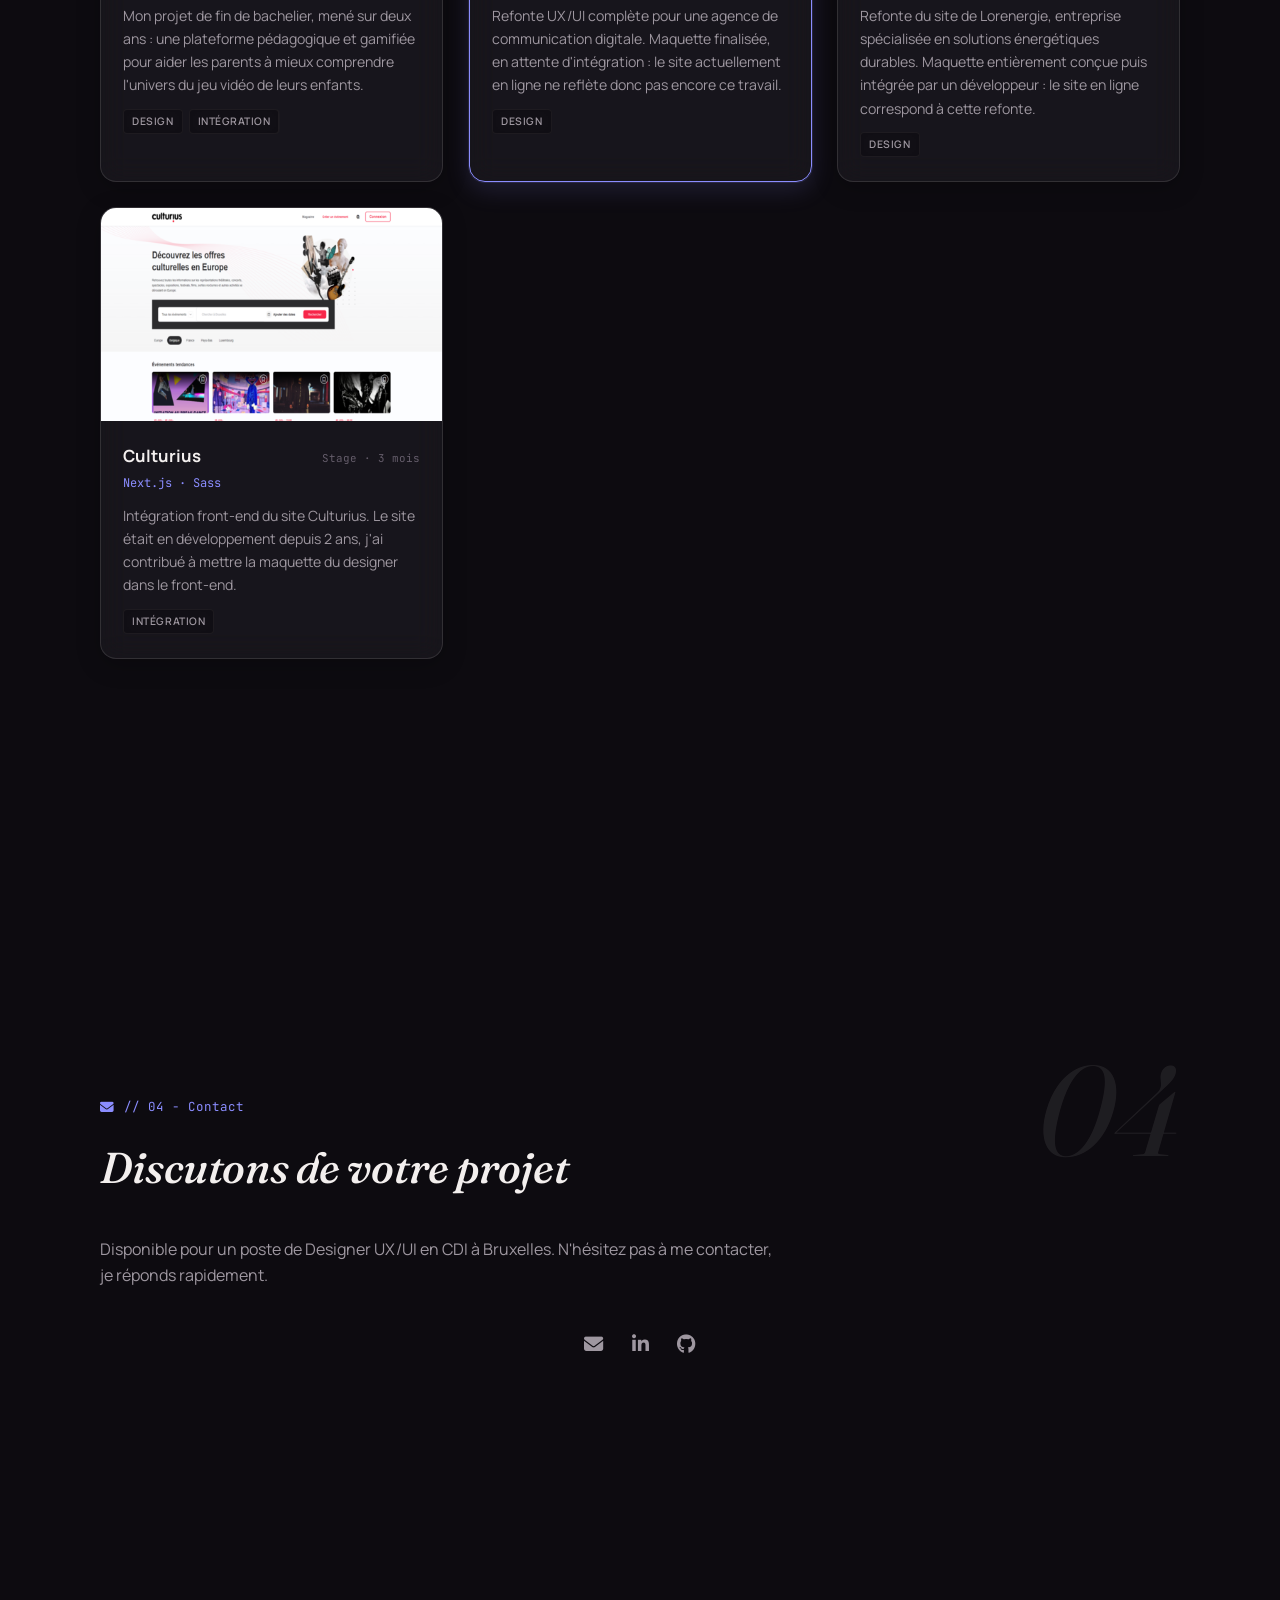
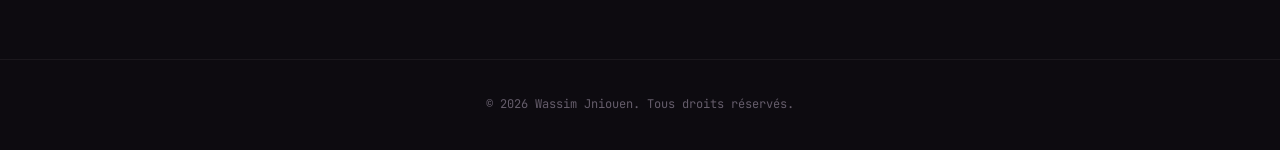
==== commit 12c626ca: "inTheHead" ====
--- a/index.html
+++ b/index.html
@@ -15,13 +15,16 @@
     <div class="starfield" aria-hidden="true"></div>
     <canvas class="particle-wave" id="particleWave" aria-hidden="true"></canvas>
 
-    <!-- Logo WJ -->
-    <a href="#sectionHome" class="logo-link" aria-label="Retour à l'accueil">
-        <img src="./assets/images/WJ.svg" alt="WJ Logo" class="logo-wj">
-    </a>
-
-    <!-- Sélecteur de langue -->
-    <button id="languageToggle" class="language-toggle" aria-label="Changer de langue"></button>
+    <div class="inTheLead">
+        <!-- Logo WJ -->
+        <a href="#sectionHome" class="logo-link" aria-label="Retour à l'accueil">
+            <img src="./assets/images/WJ.svg" alt="WJ Logo" class="logo-wj">
+        </a>
+
+        <!-- Sélecteur de langue -->
+        <button id="languageToggle" class="language-toggle" aria-label="Changer de langue"></button>
+    </div>
+
 
     <!-- Navigation : ligne de trajectoire avec points-repères -->
     <nav class="side-nav" aria-label="Navigation principale">
--- a/style.css
+++ b/style.css
@@ -7,7 +7,7 @@
    TOKENS
 ==============================================================================*/
 :root {
-    --bg: #0d0b10;
+    --bg: rgb(13, 11, 16);
     --bg-soft: #16121a;
     --surface: rgba(240, 236, 238, 0.04);
     --surface-hover: rgba(240, 236, 238, 0.07);
@@ -67,6 +67,7 @@
     outline-offset: 3px;
     border-radius: 4px;
 }
+
 
 /*==============================================================================
    STARFIELD — un seul calque, discret, fixe derrière tout le site
@@ -135,6 +136,23 @@
 @keyframes glowIdle {
     0%, 100% { transform: scale(1); }
     50% { transform: scale(1.08); }
+}
+
+/*==============================================================================
+   inTheLead ( LOGO WJ + Toggle Langue + Back to portfolio ) — En tête de page pour masquer le fond 
+==============================================================================*/
+
+.inTheLead {
+    position: fixed;
+    top: 0;
+    left: 0;
+    right: 0;
+    height: 80px;
+    background: rgba(13, 11, 16, 0.3); /* noir transparent */
+    backdrop-filter: blur(20px);
+    -webkit-backdrop-filter: blur(20px);
+    z-index: 1000;
+    pointer-events: none;
 }
 
 /*==============================================================================
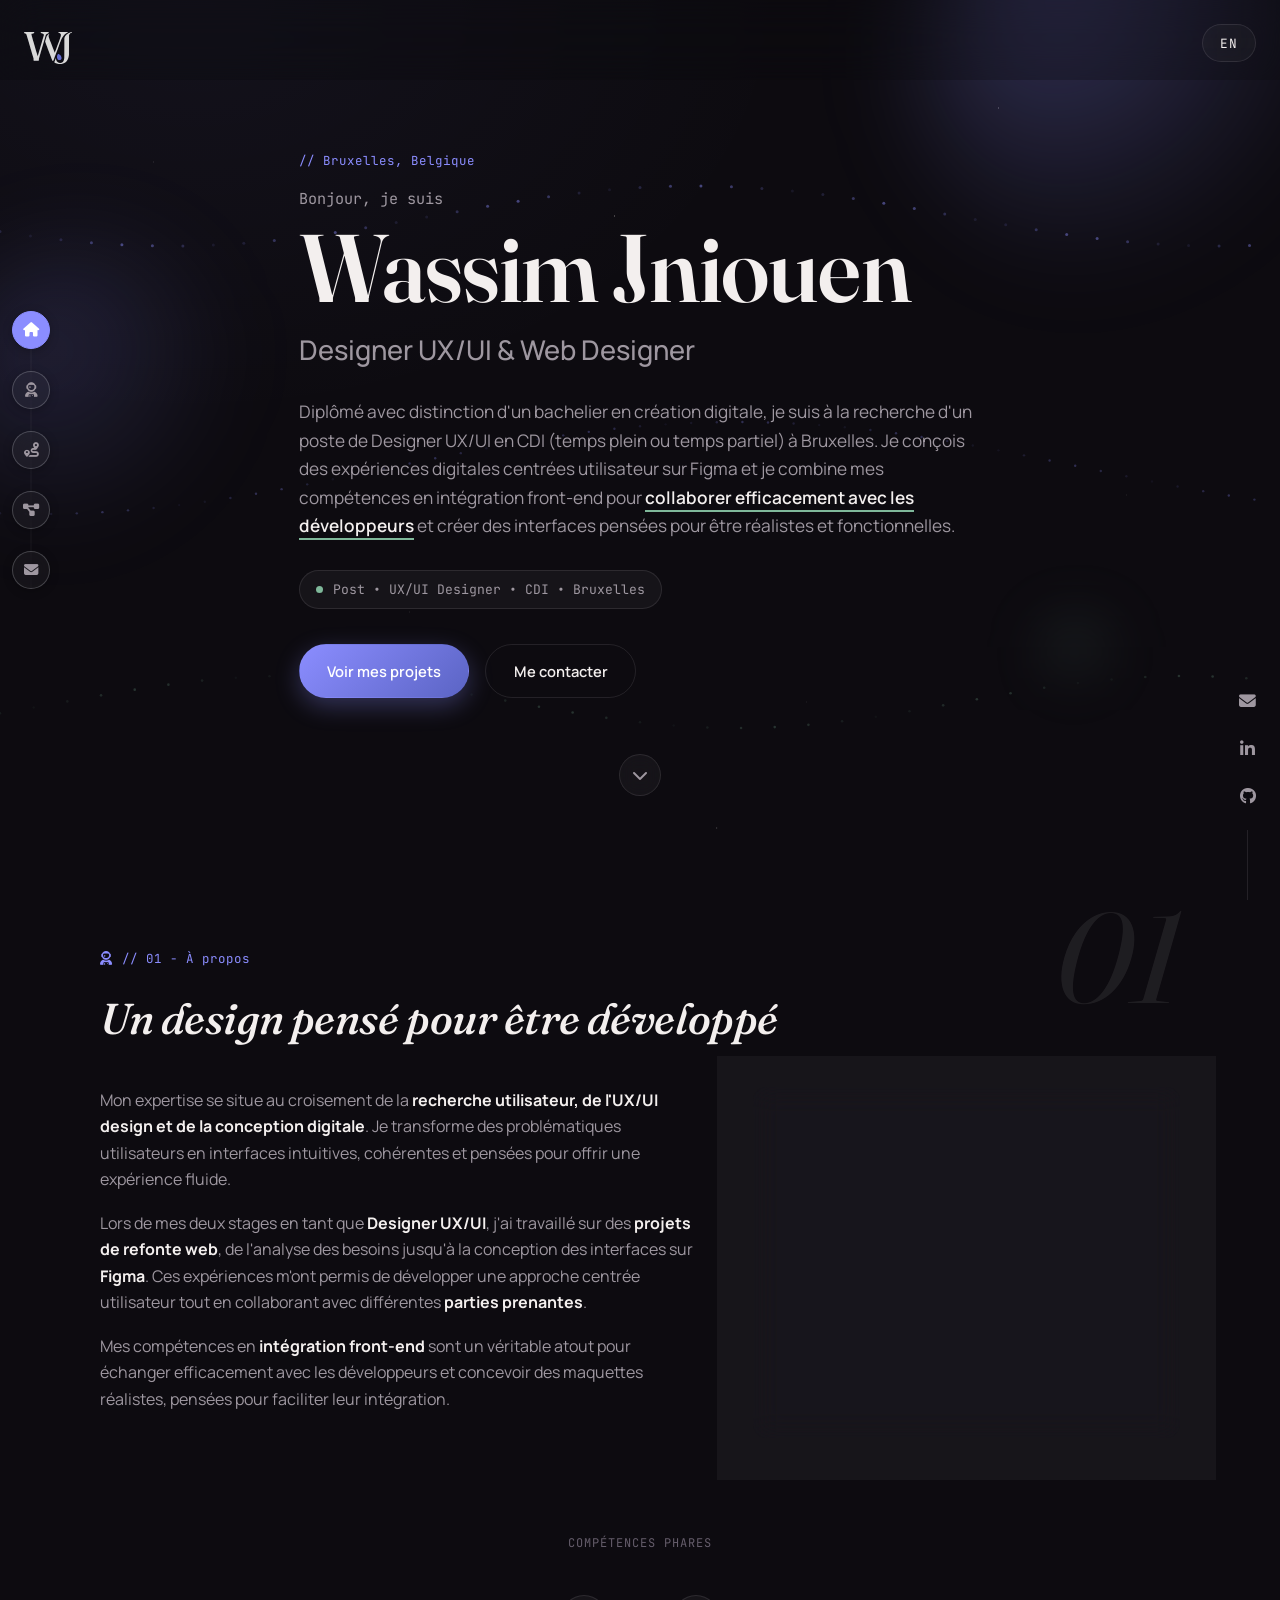
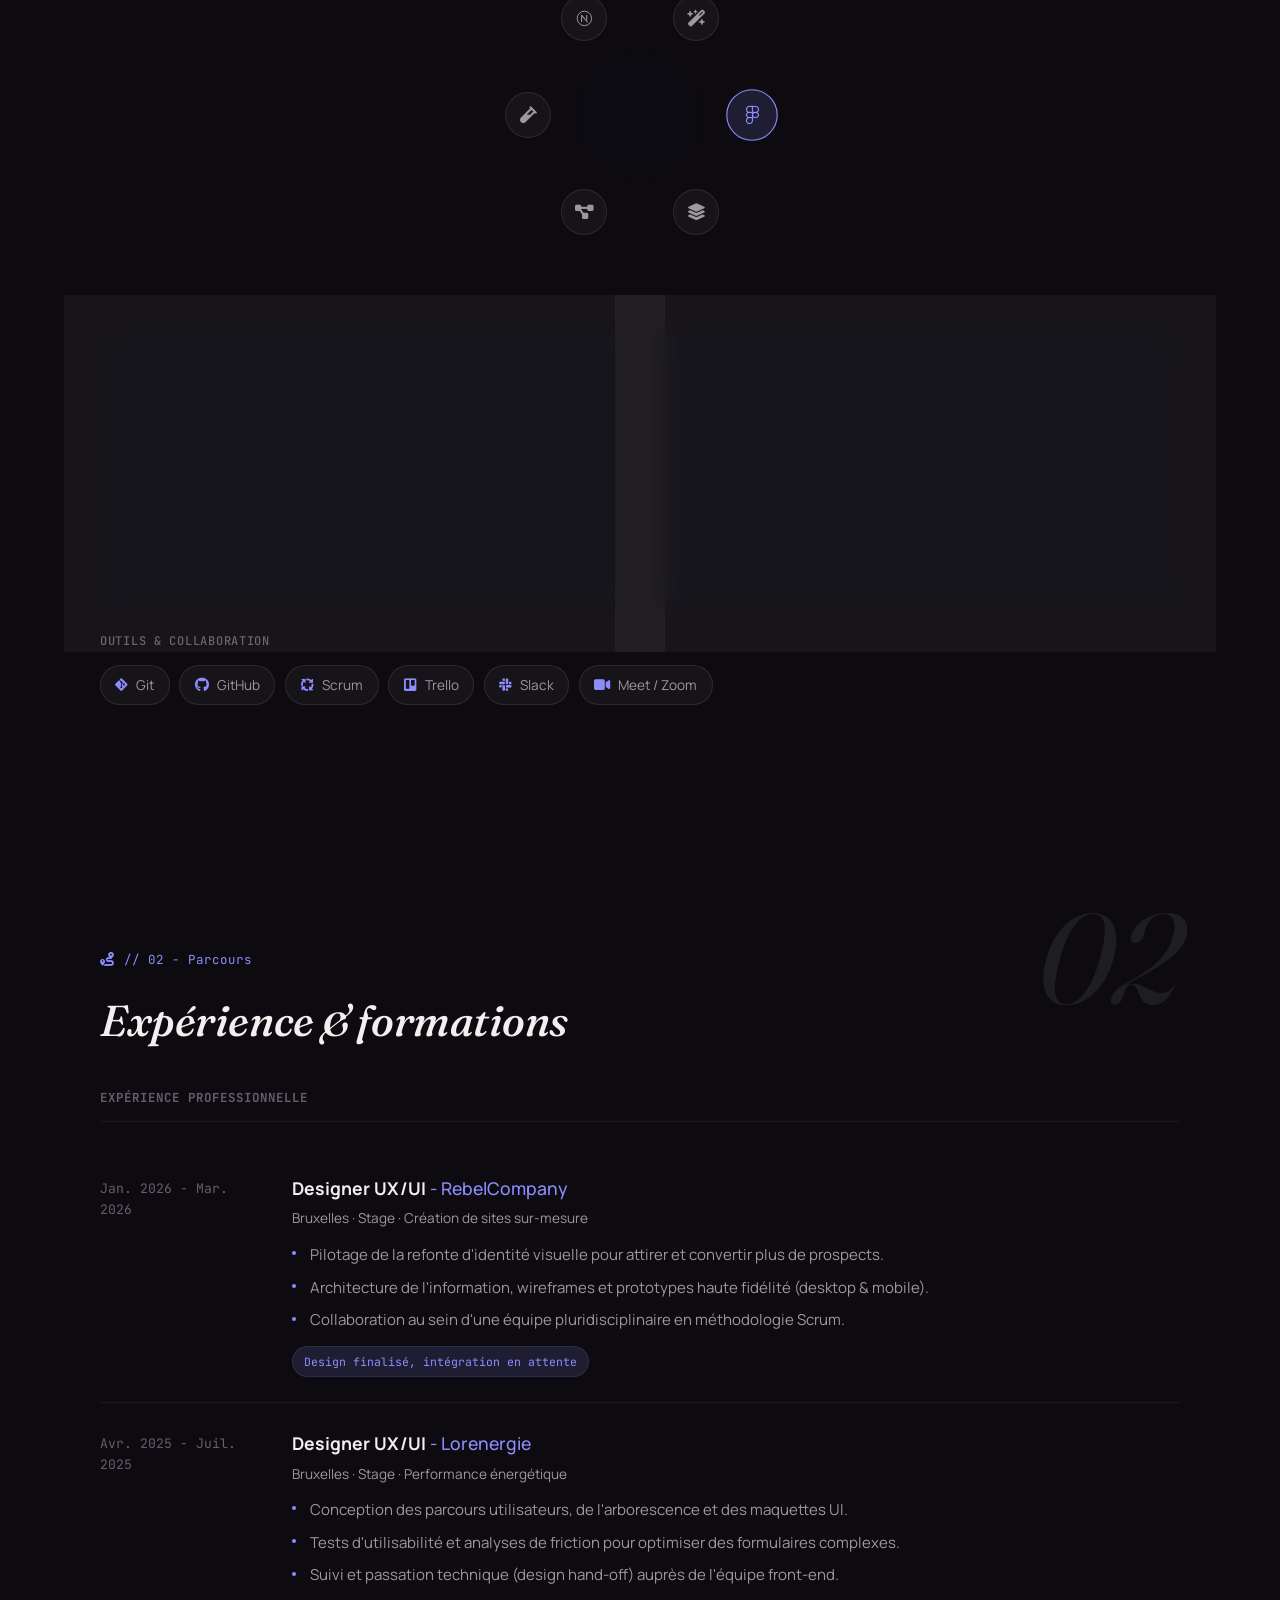
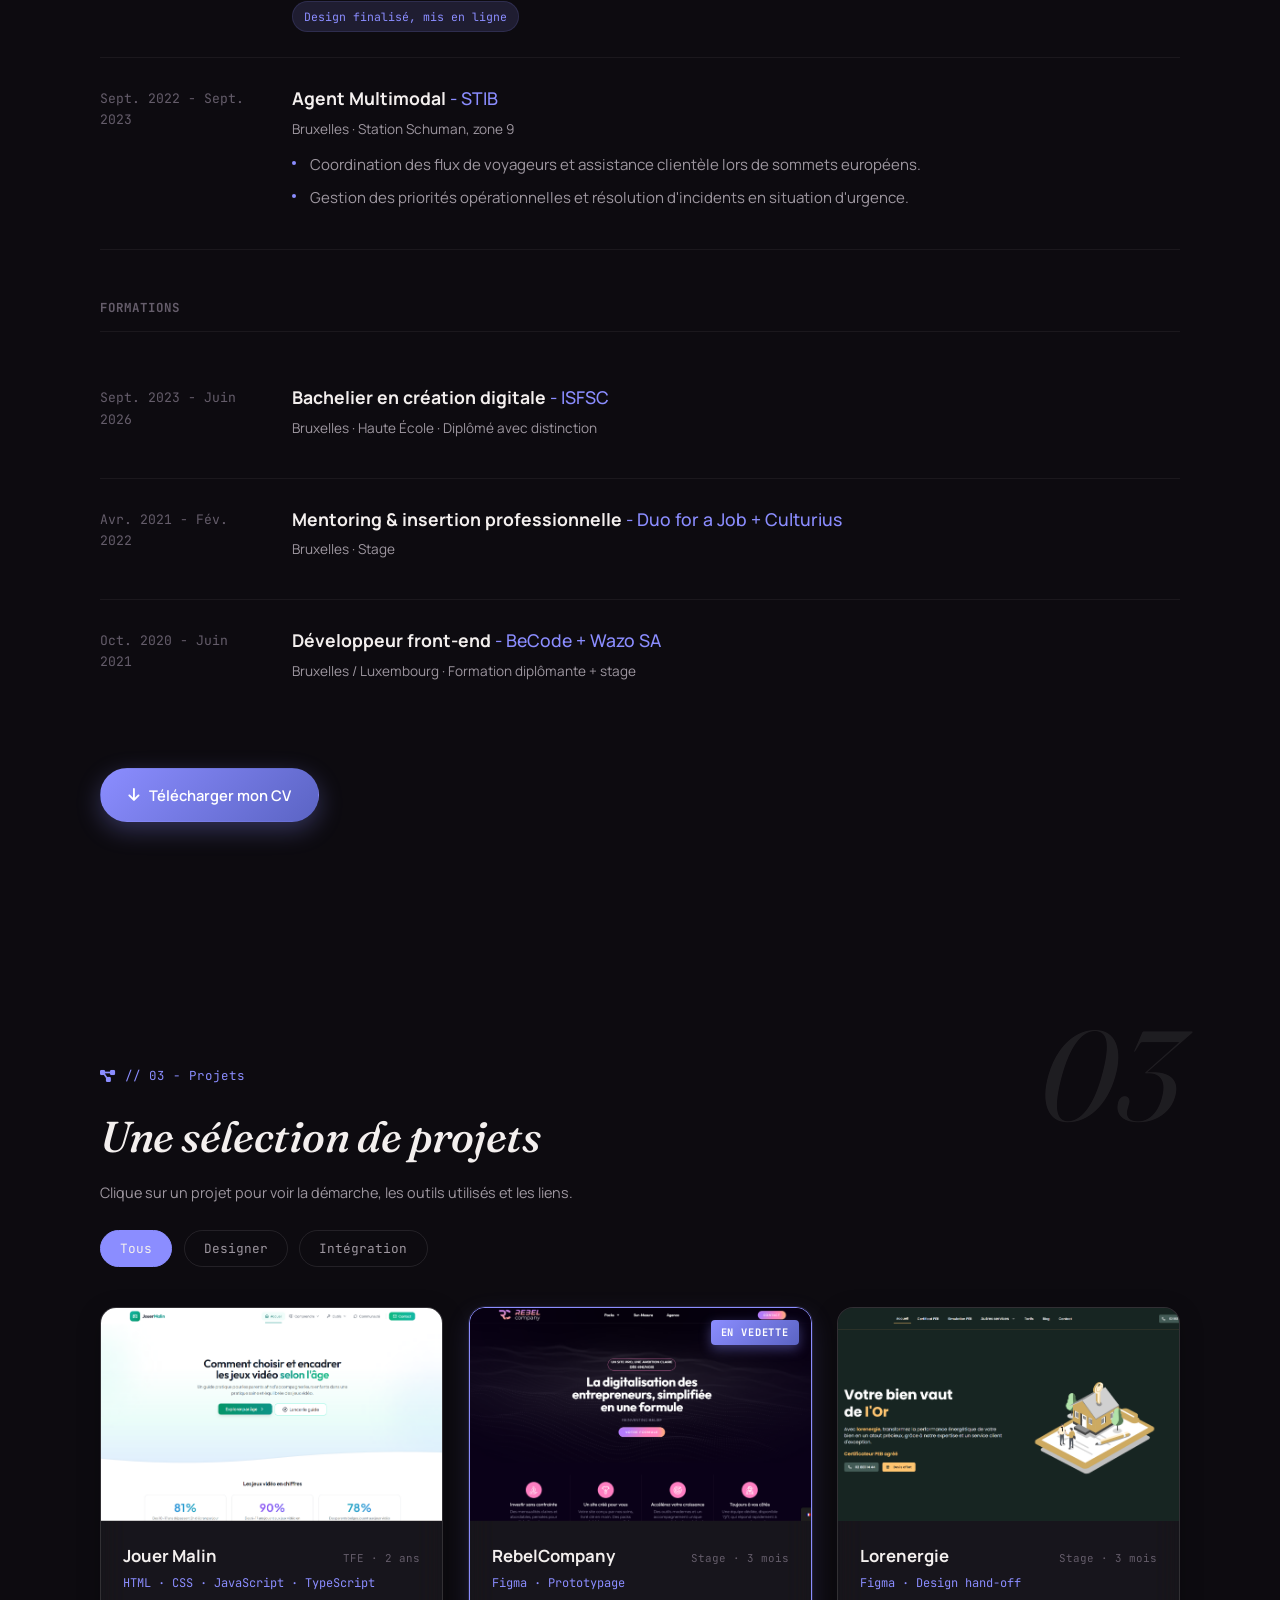
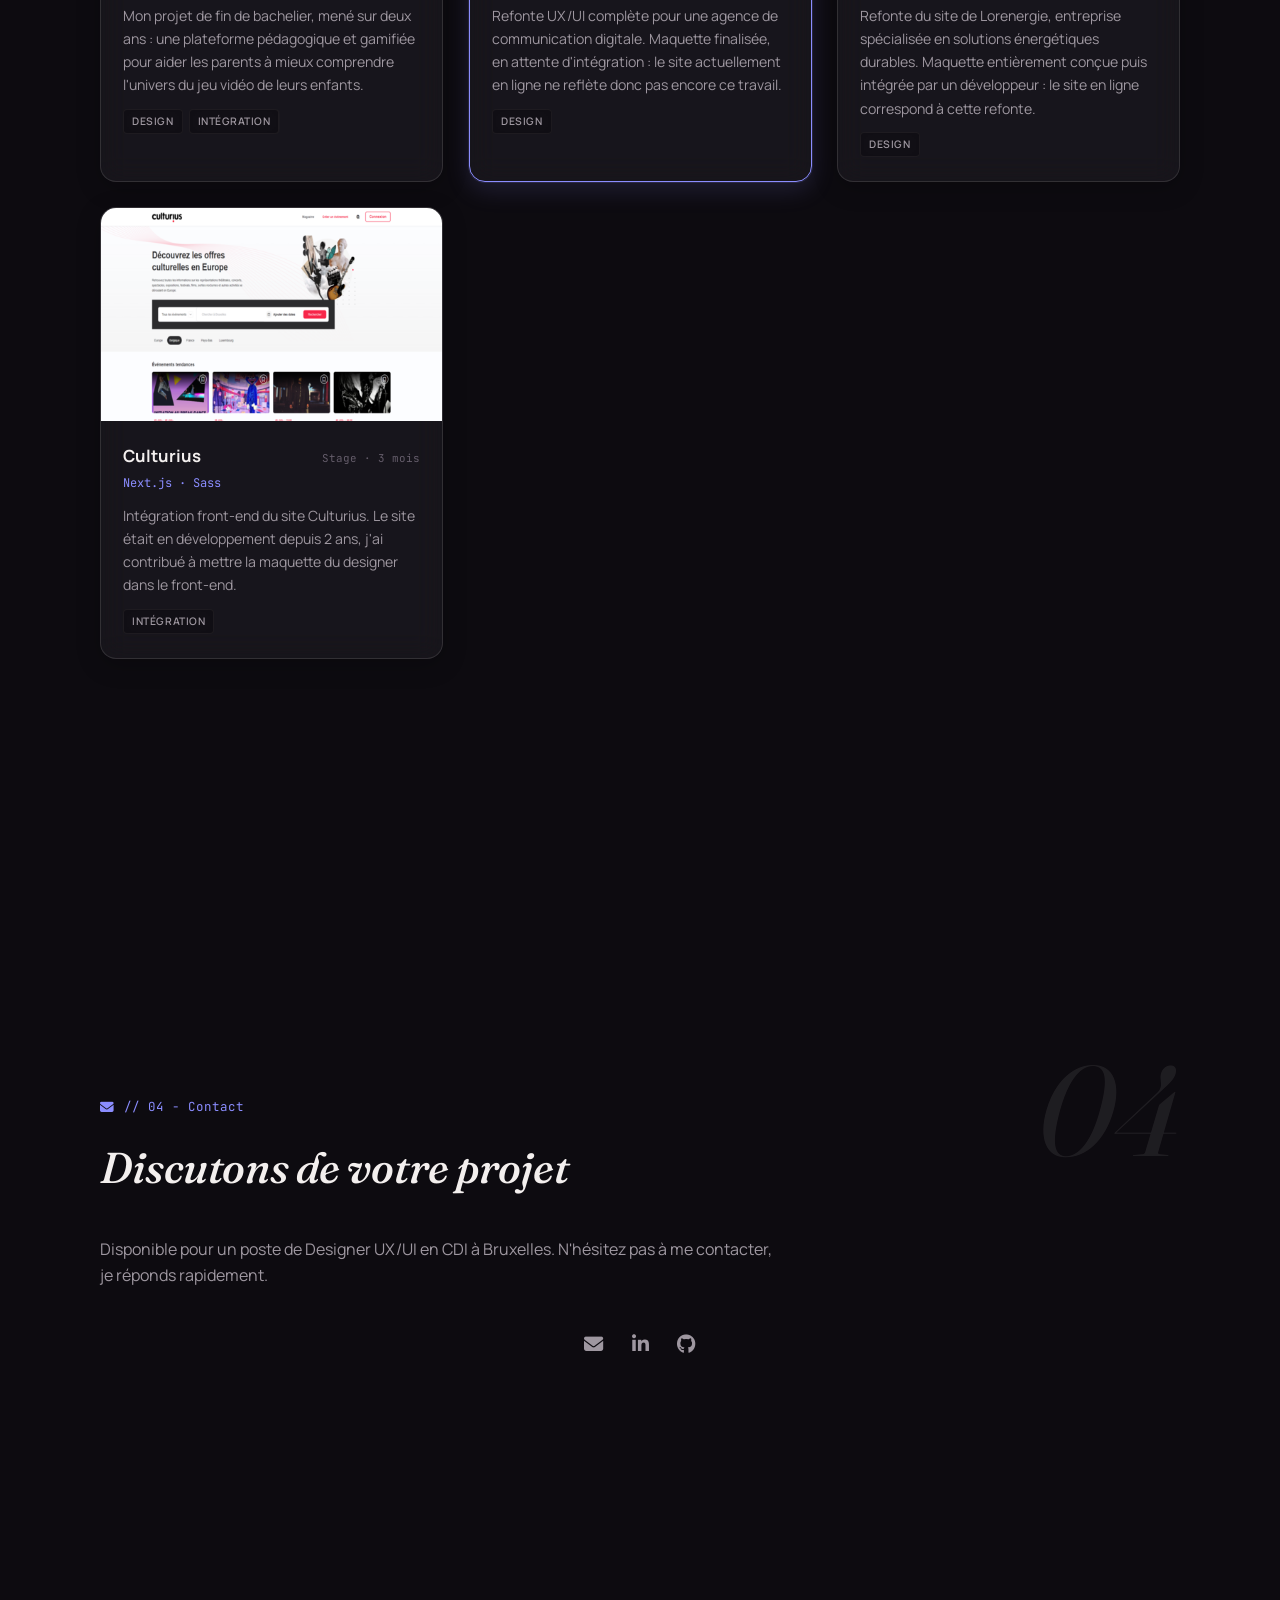
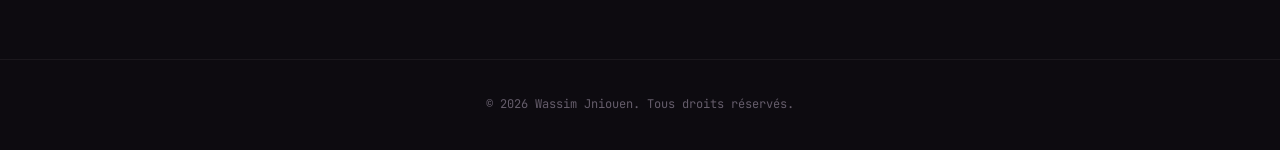
==== commit a5da20e2: "fix bug" ====
--- a/index.html
+++ b/index.html
@@ -193,7 +193,7 @@
                             <div class="skill-tile"><i class="fa-brands fa-html5"></i><span>HTML5</span></div>
                             <div class="skill-tile"><i class="fa-brands fa-css3-alt"></i><span>CSS3</span></div>
                             <div class="skill-tile"><i class="fa-brands fa-sass"></i><span>SASS</span></div>
-                            <div class="skill-tile"><img src="./assets/images/tailwind-icon.svg" alt="Tailwind CSS" class="skill-icon-tailwind"><span>Tailwind CSS</span></div>
+                            <div class="skill-tile"><div class="skill-icon-tailwind" role="img" aria-label="Tailwind CSS"></div><span>Tailwind CSS</span></div>
                             <div class="skill-tile"><i class="fa-brands fa-bootstrap"></i><span>Bootstrap</span></div>
                             <div class="skill-tile"><i class="fa-brands fa-js"></i><span>JavaScript</span></div>
                             <div class="skill-tile"><svg class="icon-nextjs" viewBox="0 0 24 24" aria-hidden="true"><circle cx="12" cy="12" r="10.3" fill="none" stroke="currentColor" stroke-width="1.4"/><path d="M8 7.5v9M8 7.5l8.2 9.4M15.3 7.5v5.6" fill="none" stroke="currentColor" stroke-width="1.5" stroke-linecap="round" stroke-linejoin="round"/></svg><span>Next.js</span></div>
--- a/style.css
+++ b/style.css
@@ -1048,17 +1048,26 @@
     justify-content: center;
     width: 24px;
     height: 24px;
-}
-.skill-icon-tailwind svg {
-    width: 100%;
-    height: 100%;
-}
-.skill-icon-tailwind svg path {
-    fill: var(--text-dim);
-    transition: fill 0.3s var(--ease);
-}
-.skill-tile:hover .skill-icon-tailwind svg path {
-    fill: var(--accent);
+
+    background-color: var(--text-dim);
+
+    mask-image: url("./assets/images/tailwind-icon.svg");
+    -webkit-mask-image: url("./assets/images/tailwind-icon.svg");
+
+    mask-repeat: no-repeat;
+    -webkit-mask-repeat: no-repeat;
+
+    mask-position: center;
+    -webkit-mask-position: center;
+
+    mask-size: contain;
+    -webkit-mask-size: contain;
+
+    transition: background-color 0.3s var(--ease);
+}
+
+.skill-tile:hover .skill-icon-tailwind {
+    background-color: var(--accent);
 }
 
 .project-image {
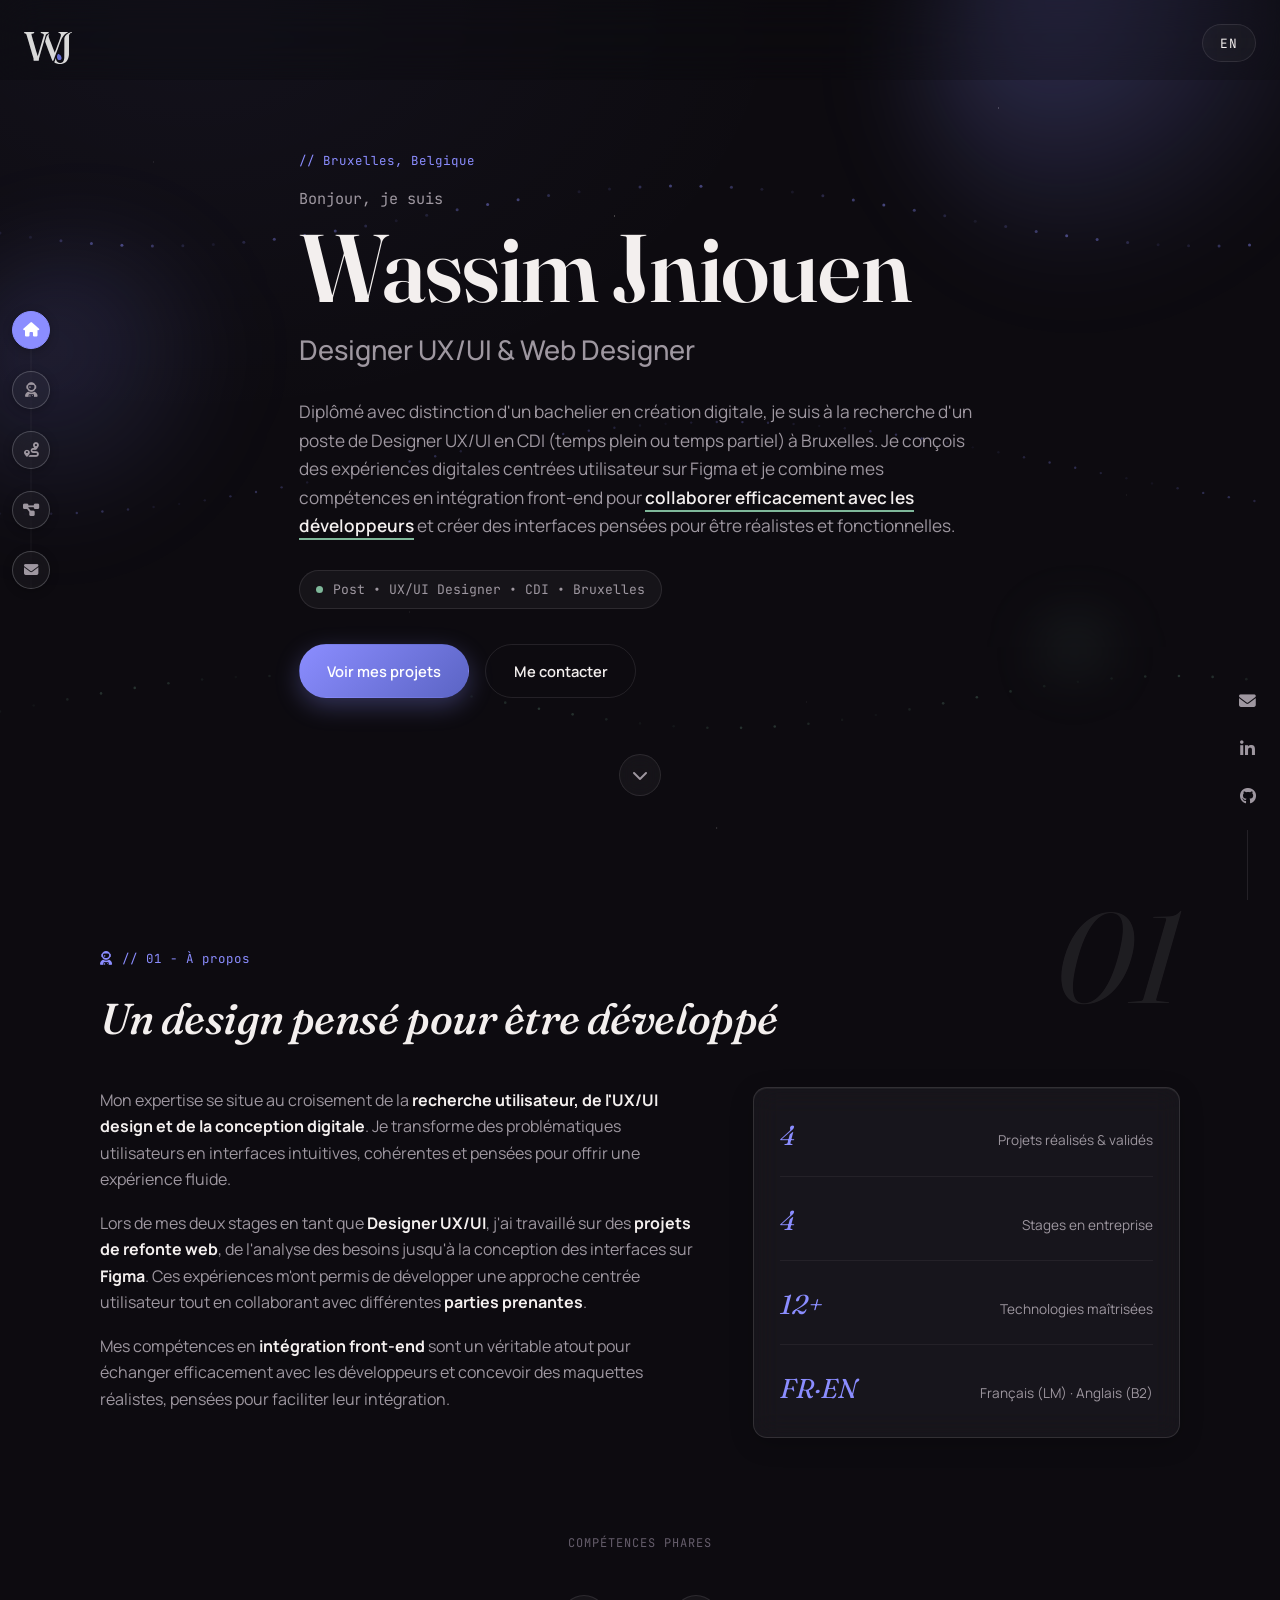
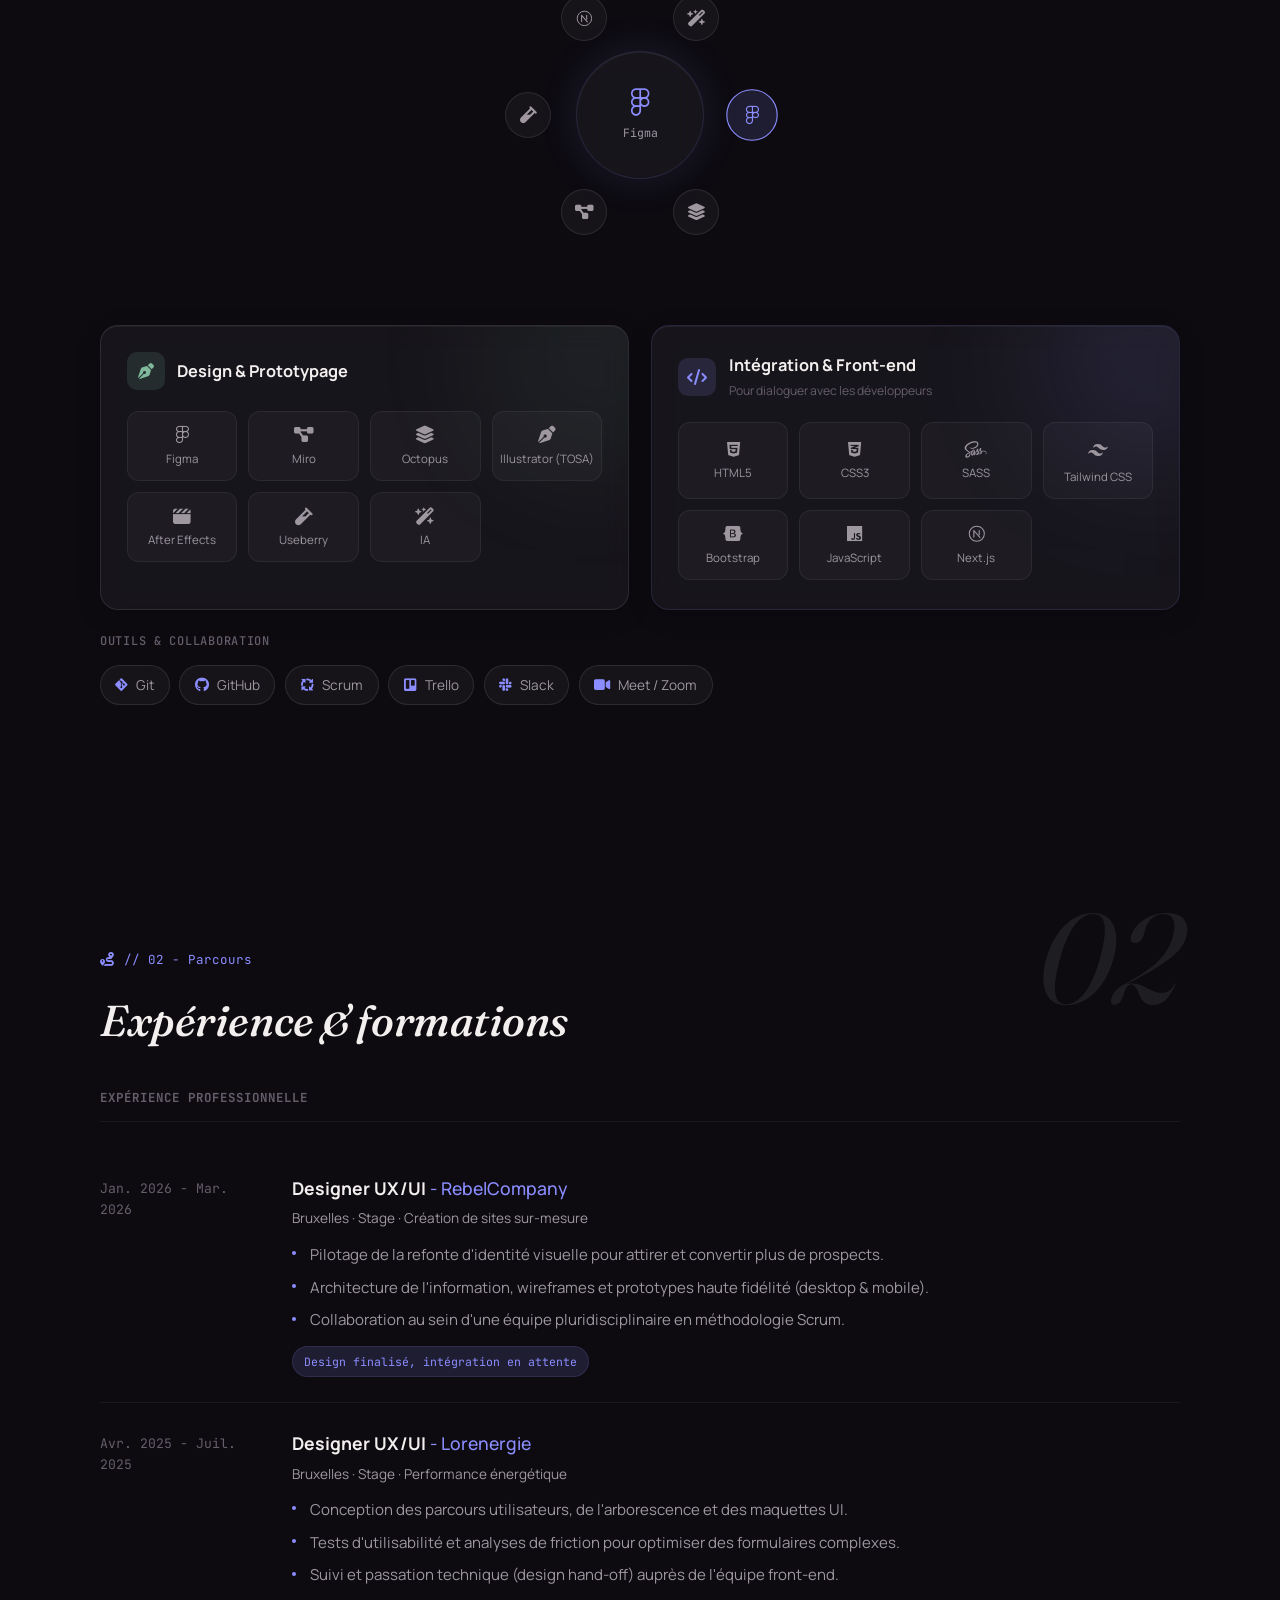
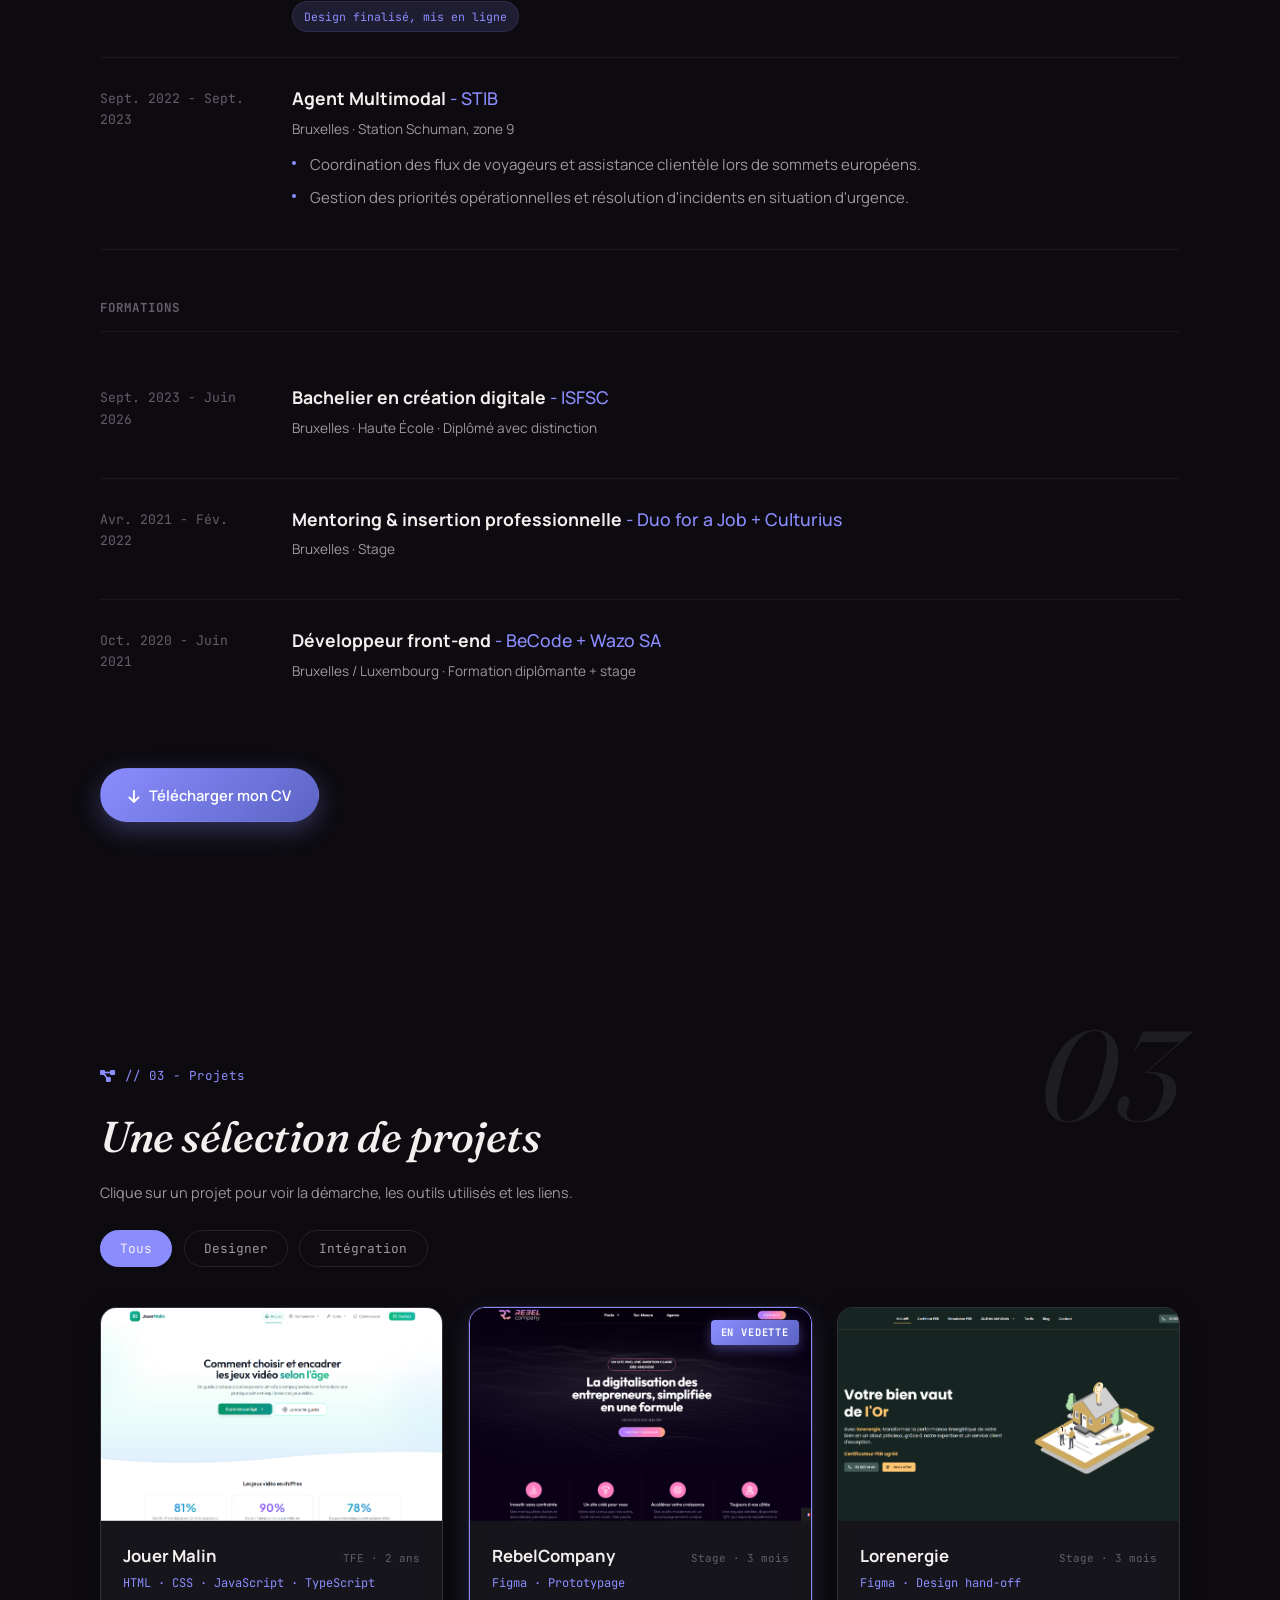
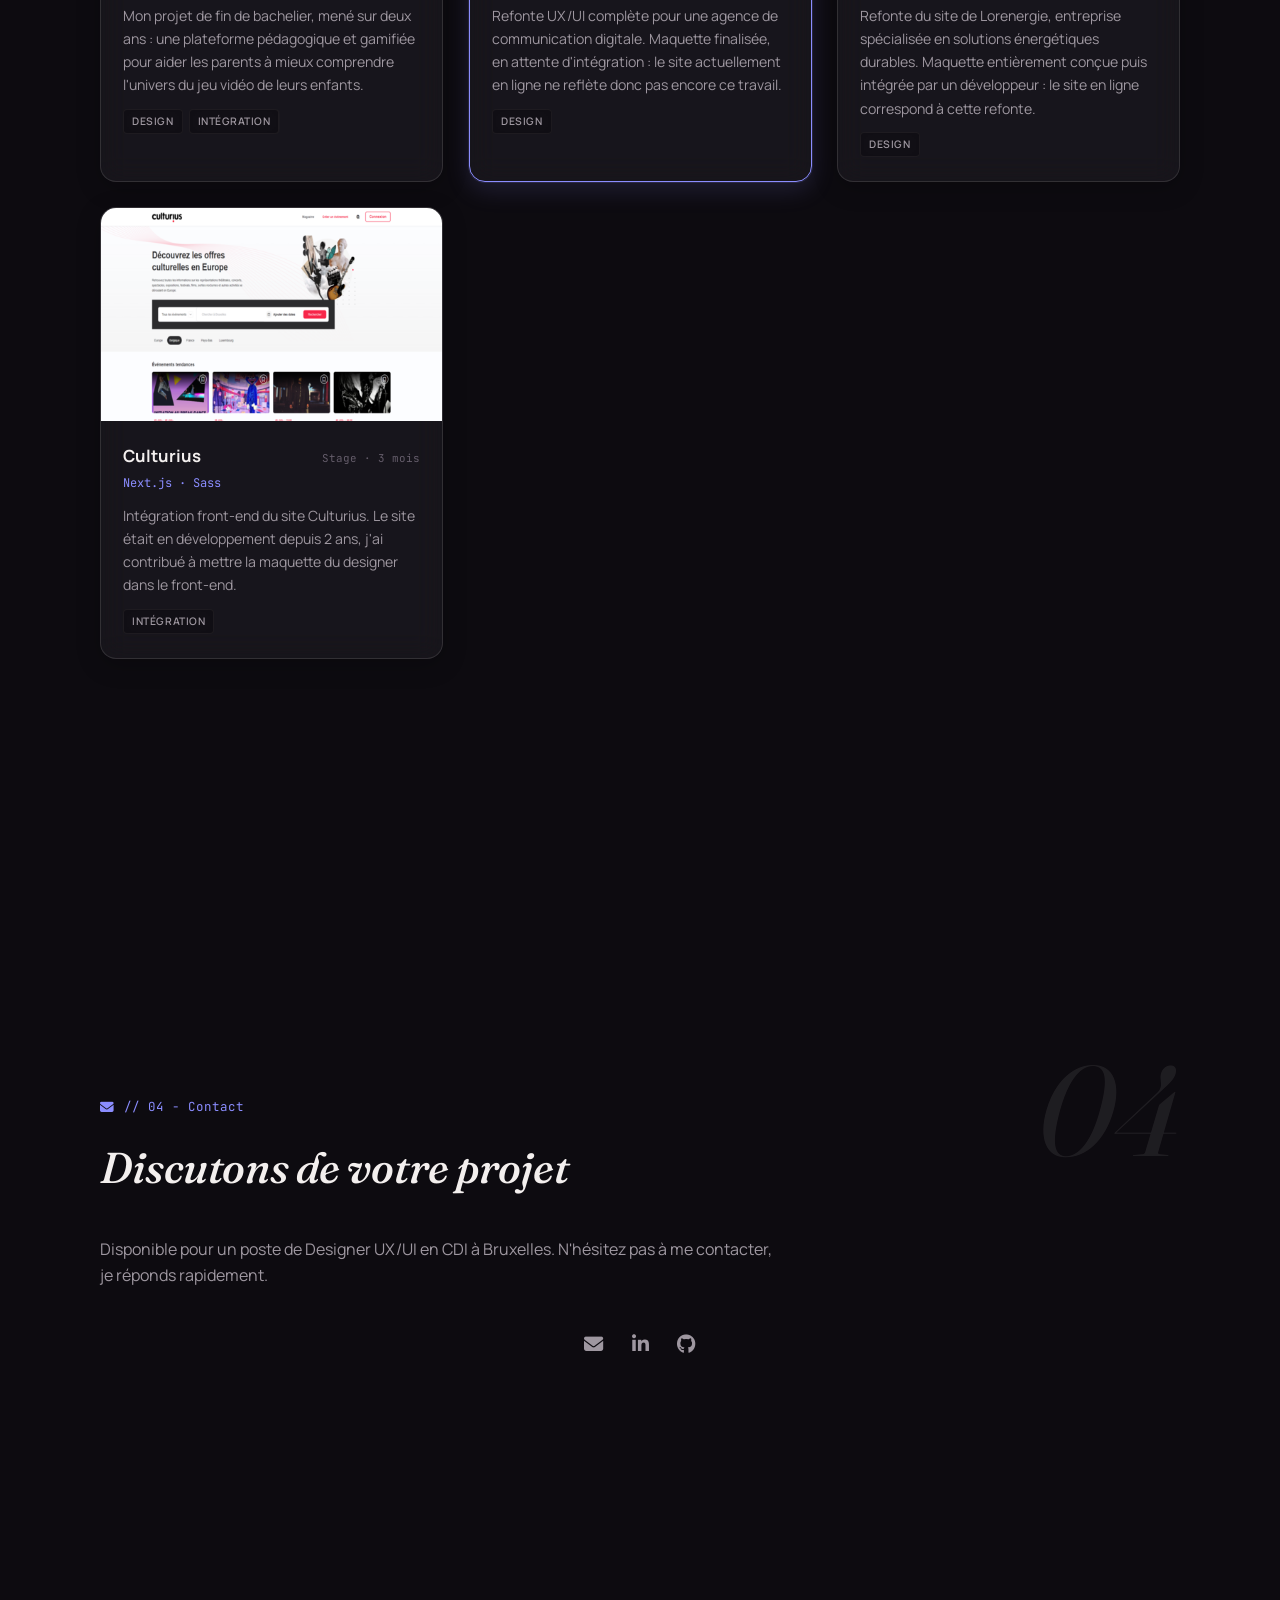
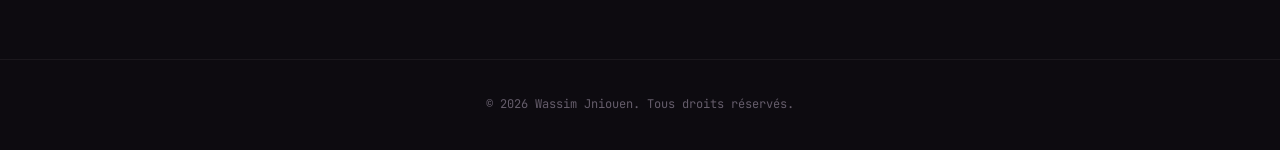
==== commit 0037f415: "align items" ====
--- a/index.html
+++ b/index.html
@@ -22,7 +22,7 @@
         </a>
 
         <!-- Sélecteur de langue -->
-        <button id="languageToggle" class="language-toggle" aria-label="Changer de langue"></button>
+        <button id="languageToggle" class="language-toggle" data-fr="EN" data-en="FR" aria-label="Changer de langue"></button>
     </div>
 
 
--- a/style.css
+++ b/style.css
@@ -152,7 +152,7 @@
     backdrop-filter: blur(20px);
     -webkit-backdrop-filter: blur(20px);
     z-index: 1000;
-    pointer-events: none;
+    pointer-events: auto;
 }
 
 /*==============================================================================
@@ -443,6 +443,13 @@
 }
 .btn-ghost:hover { border-color: var(--accent); color: var(--accent); }
 
+.btn i, .case-back i {
+    display: inline-flex;
+    align-items: center;
+    line-height: 1;
+    transform: translateY(2px);
+}
+
 /*==============================================================================
    HERO
 ==============================================================================*/
